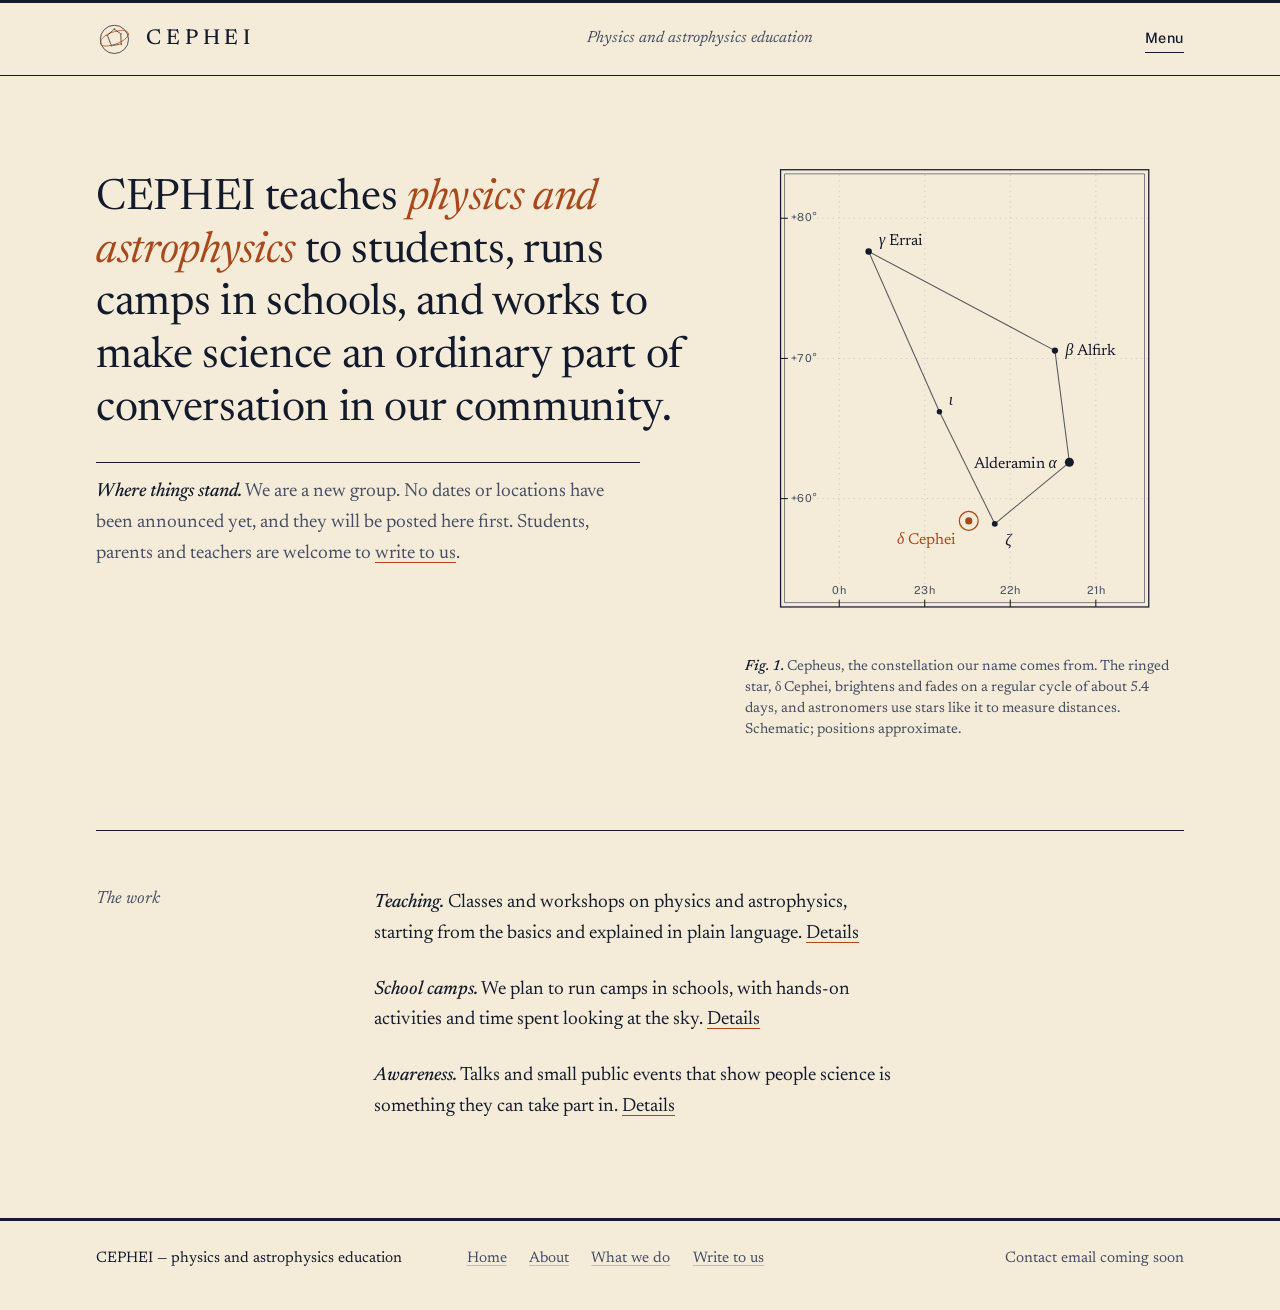
==== index.html @ 13dd4740 "Redesign site with an editorial identity Replace the dark space theme, numbered rows, stat strip and" ====
<!DOCTYPE html>
<html lang="en">
<head>
  <meta charset="UTF-8" />
  <meta name="viewport" content="width=device-width, initial-scale=1" />
  <title>CEPHEI | Physics and astrophysics education</title>
  <meta name="description" content="CEPHEI teaches physics and astrophysics, runs camps in schools and works to make science part of everyday conversation." />
  <meta name="theme-color" content="#f4ecd8" />
  <link rel="preconnect" href="https://fonts.googleapis.com" />
  <link rel="preconnect" href="https://fonts.gstatic.com" crossorigin />
  <link href="https://fonts.googleapis.com/css2?family=Newsreader:ital,opsz,wght@0,6..72,400;0,6..72,500;1,6..72,400;1,6..72,500&family=Public+Sans:wght@500&display=swap" rel="stylesheet" />
  <link rel="stylesheet" href="css/style.css" />
</head>
<body>
  <a class="skip" href="#main">Skip to content</a>

  <header class="masthead">
    <div class="page masthead-row">
      <a class="wordmark" href="index.html" aria-label="CEPHEI, home">
        <svg viewBox="0 0 120 120" fill="none" aria-hidden="true">
          <circle cx="60" cy="60" r="46" stroke="currentColor" stroke-width="2.4" />
          <path d="M 15 74 C 10 56, 39 38, 72 32 C 92 28, 108 33, 106 44" stroke="var(--rust)" stroke-width="2.4" stroke-linecap="round" />
          <line x1="56" y1="30" x2="41" y2="43" stroke="currentColor" stroke-width="2.3" stroke-linecap="round" />
          <line x1="64" y1="30" x2="77" y2="39" stroke="currentColor" stroke-width="2.3" stroke-linecap="round" />
          <line x1="39" y1="51" x2="48" y2="75" stroke="currentColor" stroke-width="2.3" stroke-linecap="round" />
          <line x1="81" y1="47" x2="82" y2="70" stroke="currentColor" stroke-width="2.3" stroke-linecap="round" />
          <line x1="55" y1="80" x2="76" y2="76" stroke="currentColor" stroke-width="2.3" stroke-linecap="round" />
          <path d="M 106 44 C 104 58, 74 76, 40 81 C 23 83, 18 79, 15 74" stroke="var(--rust)" stroke-width="2.6" stroke-linecap="round" />
          <circle cx="60" cy="27" r="3.4" fill="var(--rust)" />
          <circle cx="81" cy="42" r="3.1" fill="var(--rust)" />
          <circle cx="37" cy="47" r="3.1" fill="var(--rust)" />
          <circle cx="82" cy="75" r="3.4" fill="var(--rust)" />
          <circle cx="50" cy="80" r="3.1" fill="var(--rust)" />
        </svg>
        <span>CEPHEI</span>
      </a>
      <p class="descr">Physics and astrophysics education</p>
      <button class="menu-btn" id="menu-btn" type="button" aria-controls="menu" aria-expanded="false">Menu</button>
    </div>
    <nav class="menu" id="menu" aria-label="Main">
      <div class="page"><a href="index.html" aria-current="page">Home</a><a href="about.html">About</a><a href="programs.html">What we do</a><a href="contact.html">Write to us</a></div>
    </nav>
  </header>


  <main id="main">
    <section class="page opening">
      <div class="statement">
        <h1 class="standfirst">CEPHEI teaches <em>physics and astrophysics</em> to students, runs camps in schools, and works to make science an ordinary part of conversation in our community.</h1>
        <p class="status"><strong>Where things stand.</strong> We are a new group. No dates or locations have been announced yet, and they will be posted here first. Students, parents and teachers are welcome to <a href="contact.html">write to us</a>.</p>
      </div>
      <figure class="plate">
        <svg viewBox="0 0 420 470" role="img" aria-labelledby="plate-t plate-d">
          <title id="plate-t">Chart of the constellation Cepheus</title>
          <desc id="plate-d">Six stars of Cepheus joined as a five-sided house shape, with Delta Cephei ringed. Axes are right ascension and declination.</desc>
          <rect class="frame" x="34" y="16" width="352" height="418" stroke-width="1.2"/>
          <rect class="frame" x="38" y="20" width="344" height="410" stroke-width="0.5"/>
          <line class="grid-line" x1="34" y1="330.4" x2="386" y2="330.4"/><line class="grid-line" x1="34" y1="196.4" x2="386" y2="196.4"/><line class="grid-line" x1="34" y1="62.4" x2="386" y2="62.4"/><line class="grid-line" x1="335.4" y1="16" x2="335.4" y2="434"/><line class="grid-line" x1="253.6" y1="16" x2="253.6" y2="434"/><line class="grid-line" x1="171.8" y1="16" x2="171.8" y2="434"/><line class="grid-line" x1="90.1" y1="16" x2="90.1" y2="434"/>
          <line class="tick" x1="34" y1="330.4" x2="41" y2="330.4"/><text class="axis" x="44" y="333.4">+60°</text><line class="tick" x1="34" y1="196.4" x2="41" y2="196.4"/><text class="axis" x="44" y="199.4">+70°</text><line class="tick" x1="34" y1="62.4" x2="41" y2="62.4"/><text class="axis" x="44" y="65.4">+80°</text><line class="tick" x1="335.4" y1="434" x2="335.4" y2="427"/><text class="axis" x="335.4" y="422" text-anchor="middle">21h</text><line class="tick" x1="253.6" y1="434" x2="253.6" y2="427"/><text class="axis" x="253.6" y="422" text-anchor="middle">22h</text><line class="tick" x1="171.8" y1="434" x2="171.8" y2="427"/><text class="axis" x="171.8" y="422" text-anchor="middle">23h</text><line class="tick" x1="90.1" y1="434" x2="90.1" y2="427"/><text class="axis" x="90.1" y="422" text-anchor="middle">0h</text>
          <line class="link" x1="310.1" y1="295.7" x2="296.3" y2="188.9"/><line class="link" x1="296.3" y1="188.9" x2="118.2" y2="94.2"/><line class="link" x1="118.2" y1="94.2" x2="185.9" y2="247.3"/><line class="link" x1="185.9" y1="247.3" x2="238.8" y2="354.5"/><line class="link" x1="238.8" y1="354.5" x2="310.1" y2="295.7"/>
          <circle class="star" cx="310.1" cy="295.7" r="4.3"/><circle class="star" cx="296.3" cy="188.9" r="3.0"/><circle class="star" cx="118.2" cy="94.2" r="3.1"/><circle class="star" cx="185.9" cy="247.3" r="2.6"/><circle class="star" cx="238.8" cy="354.5" r="2.8"/>
          <circle class="var-star" cx="213.9" cy="351.7" r="3.4"/><circle class="var-ring" cx="213.9" cy="351.7" r="9"/>
          <text class="" x="298.1" y="300.7" text-anchor="end">Alderamin <tspan class="greek">α</tspan></text><text class="" x="306.3" y="192.9" text-anchor="start"><tspan class="greek">β</tspan> Alfirk</text><text class="" x="128.2" y="88.2" text-anchor="start"><tspan class="greek">γ</tspan> Errai</text><text class="" x="194.9" y="241.3" text-anchor="start"><tspan class="greek">ι</tspan></text><text class="" x="248.8" y="374.5" text-anchor="start"><tspan class="greek">ζ</tspan></text><text class="var-label" x="201.9" y="373.7" text-anchor="end"><tspan class="greek">δ</tspan> Cephei</text>
        </svg>
        <figcaption><b>Fig. 1.</b> Cepheus, the constellation our name comes from. The ringed star, &delta;&nbsp;Cephei, brightens and fades on a regular cycle of about 5.4 days, and astronomers use stars like it to measure distances. Schematic; positions approximate.</figcaption>
      </figure>
    </section>

    <section class="page sheet work">
      <h2 class="margin">The work</h2>
      <div class="body">
        <p><span class="run">Teaching.</span> Classes and workshops on physics and astrophysics, starting from the basics and explained in plain language. <a href="programs.html#teaching">Details</a></p>
        <p><span class="run">School camps.</span> We plan to run camps in schools, with hands-on activities and time spent looking at the sky. <a href="programs.html#camps">Details</a></p>
        <p><span class="run">Awareness.</span> Talks and small public events that show people science is something they can take part in. <a href="programs.html#awareness">Details</a></p>
      </div>
    </section>
  </main>

  <footer class="footer">
    <div class="page">
      <div class="brandline">CEPHEI &mdash; physics and astrophysics education</div>
      <nav aria-label="Footer"><a href="index.html">Home</a><a href="about.html">About</a><a href="programs.html">What we do</a><a href="contact.html">Write to us</a></nav>
      <div class="where" data-contact-email></div>
    </div>
  </footer>

  <script src="js/site.js"></script>
</body>
</html>
---- css/style.css ----
/* CEPHEI
   Set like a printed bulletin: one serif for reading, a small sans for the
   parts you operate (menu, form), hairline rules instead of boxes, and a
   left margin that carries labels and notes. Colors and type are defined
   once here so they are easy to change. */

:root {
  --paper: #f4ecd8;
  --paper-shade: #ece2c9;
  --ink: #131a2c;
  --ink-soft: #454e64;
  --rust: #a9481a;
  --rule: rgba(19, 26, 44, 0.22);

  --serif: "Newsreader", "Iowan Old Style", "Palatino Linotype", Palatino, Georgia, serif;
  --sans: "Public Sans", system-ui, -apple-system, "Segoe UI", sans-serif;

  --gutter: clamp(1.25rem, 4vw, 3rem);
  --max: 74rem;
  --measure: 34rem;
}

*, *::before, *::after { box-sizing: border-box; }

html { -webkit-text-size-adjust: 100%; }

body {
  margin: 0;
  background: var(--paper);
  color: var(--ink);
  font-family: var(--serif);
  font-size: clamp(1.0625rem, 0.4vw + 1rem, 1.2rem);
  line-height: 1.6;
  font-optical-sizing: auto;
  text-rendering: optimizeLegibility;
}

h1, h2, h3 { font-weight: 400; margin: 0; }
p { margin: 0 0 1em; }
em { font-style: italic; }

a { color: inherit; text-decoration-thickness: 1px; text-underline-offset: 0.2em; text-decoration-color: var(--rust); }
a:hover { color: var(--rust); }
:focus-visible { outline: 2px solid var(--rust); outline-offset: 3px; }

.page { max-width: var(--max); margin: 0 auto; padding: 0 var(--gutter); }

.skip { position: absolute; left: -999px; top: 0; background: var(--ink); color: var(--paper); padding: 0.6rem 1rem; z-index: 20; font-family: var(--sans); }
.skip:focus { left: 0; }

/* ---------- Masthead ---------- */

.masthead { border-top: 3px solid var(--ink); border-bottom: 1px solid var(--ink); position: relative; }
.masthead-row { display: flex; align-items: center; justify-content: space-between; gap: 1.5rem; min-height: 4.5rem; }

.wordmark { display: inline-flex; align-items: center; gap: 0.85rem; text-decoration: none; color: var(--ink); }
.wordmark:hover { color: var(--ink); }
.wordmark svg { width: 2.3rem; height: 2.3rem; flex: none; }
.wordmark span { font-size: 1.35rem; letter-spacing: 0.22em; font-weight: 500; }

.descr { display: none; margin: 0; font-style: italic; color: var(--ink-soft); font-size: 1rem; }
@media (min-width: 56rem) { .descr { display: block; } }

.menu-btn {
  font: 500 0.9rem/1 var(--sans);
  letter-spacing: 0.04em;
  background: none;
  color: var(--ink);
  border: 0;
  border-bottom: 1px solid var(--ink);
  padding: 0.4rem 0;
  cursor: pointer;
}
.menu-btn:hover { color: var(--rust); border-color: var(--rust); }

.menu { display: none; background: var(--paper); }
.menu.open { display: block; }
.menu .page { padding-top: 0.5rem; padding-bottom: 1rem; }
.menu a {
  display: block;
  padding: 0.75rem 0;
  border-top: 1px solid var(--rule);
  text-decoration: none;
  font-size: 1.35rem;
  line-height: 1.2;
}
.menu a:first-child { border-top: 0; }
.menu a[aria-current="page"] { font-style: italic; color: var(--rust); }

@media (min-width: 56rem) {
  .menu {
    position: absolute;
    right: max(var(--gutter), calc((100vw - var(--max)) / 2 + var(--gutter)));
    top: 100%;
    z-index: 10;
    width: 17rem;
    border: 1px solid var(--ink);
    border-top: 0;
  }
  .menu .page { padding: 0.4rem 1.25rem 0.8rem; }
}

/* ---------- Home: opening ---------- */

.opening { padding-top: clamp(2.5rem, 6vw, 5rem); padding-bottom: clamp(3rem, 7vw, 6rem); display: grid; gap: 3rem; }
@media (min-width: 56rem) {
  .opening { grid-template-columns: repeat(12, 1fr); column-gap: 1.5rem; align-items: start; }
  .statement { grid-column: 1 / span 7; padding-top: 1.25rem; }
  .plate { grid-column: 8 / span 5; }
}

.standfirst {
  font-size: clamp(1.7rem, 1.2rem + 2vw, 2.7rem);
  line-height: 1.22;
  letter-spacing: -0.008em;
  max-width: 23em;
  margin-bottom: 1.6rem;
}
.standfirst em { color: var(--rust); }

.status { max-width: var(--measure); border-top: 1px solid var(--ink); padding-top: 0.9rem; color: var(--ink-soft); }
.status strong { font-weight: 500; font-style: italic; color: var(--ink); }

/* The star plate */
.plate { margin: 0; }
.plate svg { display: block; width: 100%; height: auto; }
.plate figcaption { margin-top: 0.8rem; font-size: 0.9rem; line-height: 1.45; color: var(--ink-soft); }
.plate figcaption b { font-weight: 500; font-style: italic; color: var(--ink); }

.plate .frame { fill: none; stroke: var(--ink); }
.plate .grid-line { stroke: var(--ink); opacity: 0.16; stroke-dasharray: 1 4; }
.plate .tick { stroke: var(--ink); }
.plate .link { stroke: var(--ink); stroke-width: 1; opacity: 0.7; }
.plate .star { fill: var(--ink); }
.plate .var-ring { fill: none; stroke: var(--rust); stroke-width: 1.2; }
.plate .var-star { fill: var(--rust); }
.plate text { font-family: var(--serif); font-size: 15px; fill: var(--ink); }
.plate .axis { font-family: var(--sans); font-size: 10.5px; fill: var(--ink-soft); letter-spacing: 0.04em; }
.plate .greek { font-style: italic; }
.plate .var-label { fill: var(--rust); }

/* ---------- Sections with a margin ---------- */

.sheet { padding-bottom: clamp(2.5rem, 5vw, 4rem); display: grid; gap: 0.75rem; }
.sheet::before { content: ""; grid-column: 1 / -1; border-top: 1px solid var(--ink); margin-bottom: clamp(1.6rem, 3.5vw, 2.8rem); }
.sheet + .sheet::before { border-top-color: var(--rule); }
.margin { font-style: italic; font-weight: 400; color: var(--ink-soft); font-size: 1.1rem; line-height: 1.3; margin: 0; }

@media (min-width: 56rem) {
  .sheet { grid-template-columns: repeat(12, 1fr); column-gap: 1.5rem; }
  .sheet > .margin { grid-column: 1 / span 3; }
  .sheet > .body { grid-column: 4 / span 6; }
}
.body { max-width: var(--measure); }
.body p:last-child { margin-bottom: 0; }

.run { font-style: italic; font-weight: 500; }
.work p { margin-bottom: 1.3em; }

.page-head { padding-top: clamp(2.5rem, 6vw, 4.5rem); padding-bottom: clamp(2rem, 4vw, 3rem); }
.page-head h1 { font-size: clamp(2.1rem, 1.4rem + 2.6vw, 3.4rem); line-height: 1.1; letter-spacing: -0.012em; max-width: 16em; }
.page-head p { margin: 1rem 0 0; max-width: var(--measure); color: var(--ink-soft); font-size: 1.15em; }

.note { margin-top: 1.4rem; font-style: italic; color: var(--rust); }

.dashes { list-style: none; padding: 0; margin: 0 0 1.2em; }
.dashes li { padding-left: 1.5rem; position: relative; margin-bottom: 0.3rem; }
.dashes li::before { content: "\2014"; position: absolute; left: 0; color: var(--rust); }

/* ---------- Form ---------- */

.form { max-width: var(--measure); }
.field { margin-bottom: 1.6rem; }
label { display: block; font: 500 0.8rem/1.2 var(--sans); letter-spacing: 0.04em; margin-bottom: 0.2rem; color: var(--ink-soft); }
input, select, textarea {
  width: 100%;
  font: inherit;
  color: var(--ink);
  background: transparent;
  border: 0;
  border-bottom: 1px solid var(--ink);
  border-radius: 0;
  padding: 0.5rem 0;
}
select { appearance: none; background-image: linear-gradient(45deg, transparent 50%, var(--ink) 50%), linear-gradient(135deg, var(--ink) 50%, transparent 50%); background-position: calc(100% - 9px) 55%, calc(100% - 4px) 55%; background-size: 5px 5px; background-repeat: no-repeat; padding-right: 1.5rem; }
textarea { min-height: 7rem; resize: vertical; border: 1px solid var(--ink); padding: 0.6rem; margin-top: 0.3rem; }
input:focus, select:focus, textarea:focus { outline: 0; border-color: var(--rust); box-shadow: 0 1px 0 var(--rust); }

.send {
  font: 500 0.9rem/1 var(--sans);
  letter-spacing: 0.04em;
  padding: 0.95rem 1.6rem;
  background: var(--ink);
  color: var(--paper);
  border: 1px solid var(--ink);
  border-radius: 0;
  cursor: pointer;
}
.send:hover { background: var(--rust); border-color: var(--rust); }
.form-msg { margin-top: 1.2rem; padding: 0.7rem 0 0; border-top: 1px solid var(--ink); font-style: italic; }
.form-msg[hidden] { display: none; }

/* ---------- Footer ---------- */

.footer { margin-top: 2rem; border-top: 3px solid var(--ink); padding: 1.6rem 0 2.4rem; font-size: 0.95rem; color: var(--ink-soft); }
.footer .page { display: grid; gap: 1.2rem; }
.footer nav { display: flex; flex-wrap: wrap; gap: 0.4rem 1.4rem; }
.footer a { text-decoration-color: var(--rule); }
.footer .brandline { color: var(--ink); }
@media (min-width: 56rem) {
  .footer .page { grid-template-columns: repeat(12, 1fr); column-gap: 1.5rem; }
  .footer .brandline { grid-column: 1 / span 4; }
  .footer nav { grid-column: 5 / span 5; }
  .footer .where { grid-column: 10 / span 3; text-align: right; }
}
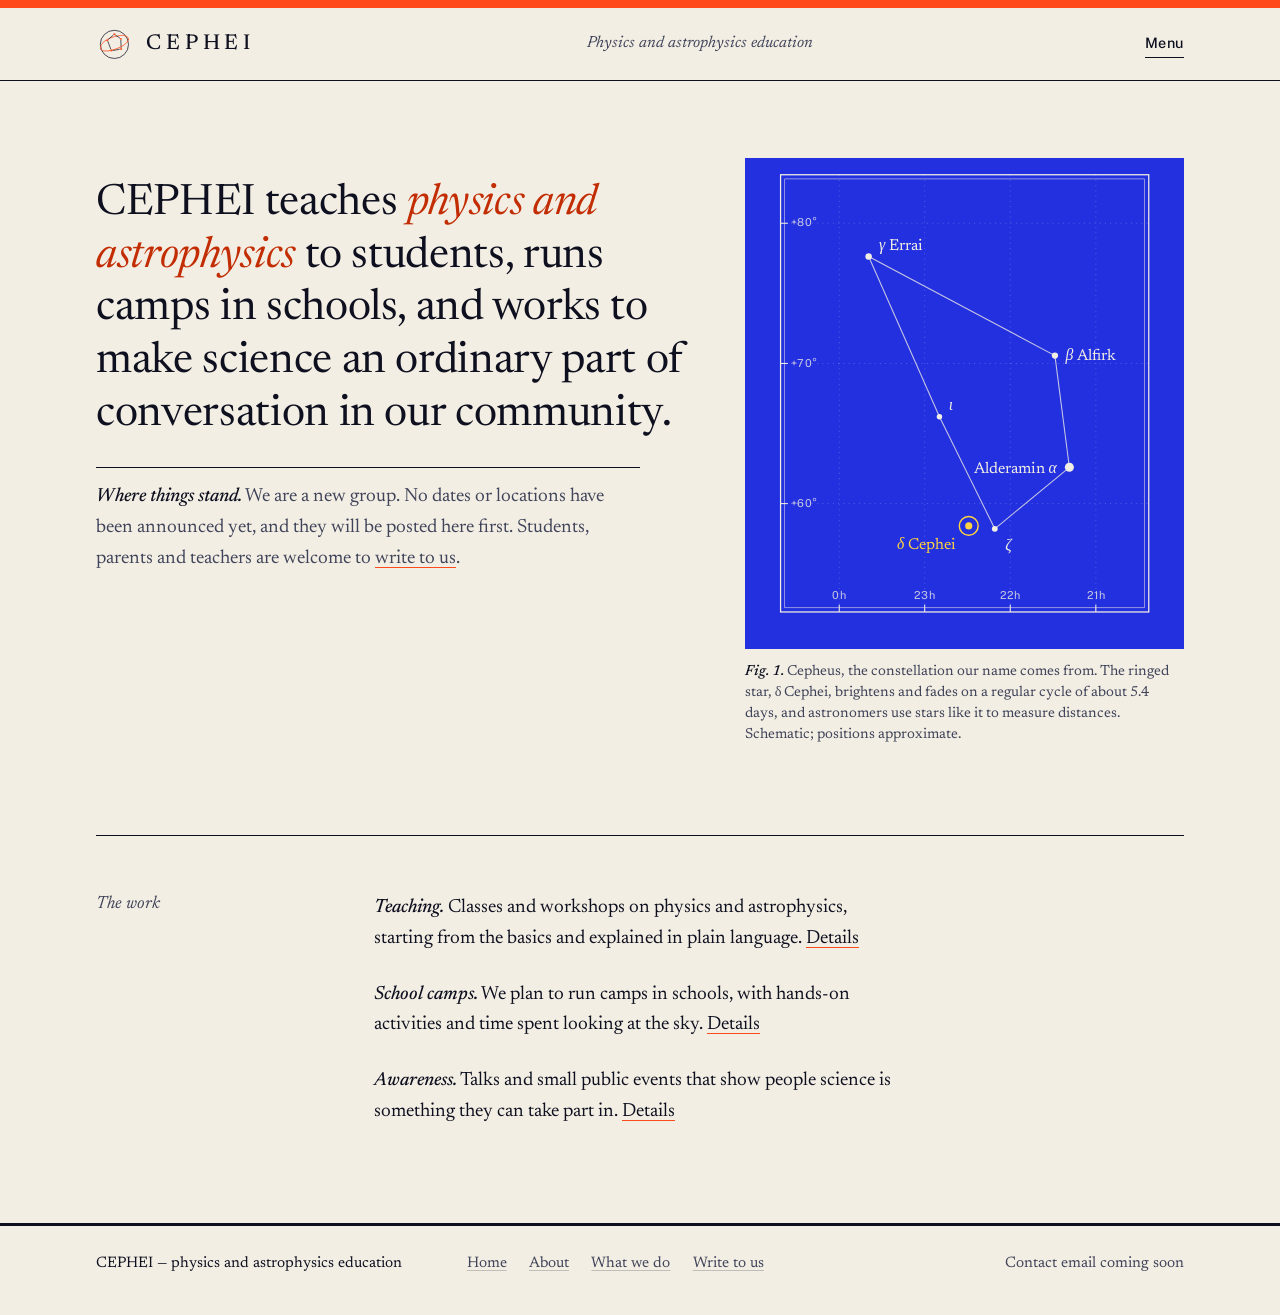
==== commit 716ba57c: "New color palette: off-white and near-black with vermilion, cobalt and sun yellow Flat, poster-like " ====
--- a/index.html
+++ b/index.html
@@ -5,7 +5,7 @@
   <meta name="viewport" content="width=device-width, initial-scale=1" />
   <title>CEPHEI | Physics and astrophysics education</title>
   <meta name="description" content="CEPHEI teaches physics and astrophysics, runs camps in schools and works to make science part of everyday conversation." />
-  <meta name="theme-color" content="#f4ecd8" />
+  <meta name="theme-color" content="#f3eee3" />
   <link rel="preconnect" href="https://fonts.googleapis.com" />
   <link rel="preconnect" href="https://fonts.gstatic.com" crossorigin />
   <link href="https://fonts.googleapis.com/css2?family=Newsreader:ital,opsz,wght@0,6..72,400;0,6..72,500;1,6..72,400;1,6..72,500&family=Public+Sans:wght@500&display=swap" rel="stylesheet" />
@@ -19,18 +19,18 @@
       <a class="wordmark" href="index.html" aria-label="CEPHEI, home">
         <svg viewBox="0 0 120 120" fill="none" aria-hidden="true">
           <circle cx="60" cy="60" r="46" stroke="currentColor" stroke-width="2.4" />
-          <path d="M 15 74 C 10 56, 39 38, 72 32 C 92 28, 108 33, 106 44" stroke="var(--rust)" stroke-width="2.4" stroke-linecap="round" />
+          <path d="M 15 74 C 10 56, 39 38, 72 32 C 92 28, 108 33, 106 44" stroke="var(--signal)" stroke-width="2.4" stroke-linecap="round" />
           <line x1="56" y1="30" x2="41" y2="43" stroke="currentColor" stroke-width="2.3" stroke-linecap="round" />
           <line x1="64" y1="30" x2="77" y2="39" stroke="currentColor" stroke-width="2.3" stroke-linecap="round" />
           <line x1="39" y1="51" x2="48" y2="75" stroke="currentColor" stroke-width="2.3" stroke-linecap="round" />
           <line x1="81" y1="47" x2="82" y2="70" stroke="currentColor" stroke-width="2.3" stroke-linecap="round" />
           <line x1="55" y1="80" x2="76" y2="76" stroke="currentColor" stroke-width="2.3" stroke-linecap="round" />
-          <path d="M 106 44 C 104 58, 74 76, 40 81 C 23 83, 18 79, 15 74" stroke="var(--rust)" stroke-width="2.6" stroke-linecap="round" />
-          <circle cx="60" cy="27" r="3.4" fill="var(--rust)" />
-          <circle cx="81" cy="42" r="3.1" fill="var(--rust)" />
-          <circle cx="37" cy="47" r="3.1" fill="var(--rust)" />
-          <circle cx="82" cy="75" r="3.4" fill="var(--rust)" />
-          <circle cx="50" cy="80" r="3.1" fill="var(--rust)" />
+          <path d="M 106 44 C 104 58, 74 76, 40 81 C 23 83, 18 79, 15 74" stroke="var(--signal)" stroke-width="2.6" stroke-linecap="round" />
+          <circle cx="60" cy="27" r="3.4" fill="var(--signal)" />
+          <circle cx="81" cy="42" r="3.1" fill="var(--signal)" />
+          <circle cx="37" cy="47" r="3.1" fill="var(--signal)" />
+          <circle cx="82" cy="75" r="3.4" fill="var(--signal)" />
+          <circle cx="50" cy="80" r="3.1" fill="var(--signal)" />
         </svg>
         <span>CEPHEI</span>
       </a>
@@ -53,6 +53,7 @@
         <svg viewBox="0 0 420 470" role="img" aria-labelledby="plate-t plate-d">
           <title id="plate-t">Chart of the constellation Cepheus</title>
           <desc id="plate-d">Six stars of Cepheus joined as a five-sided house shape, with Delta Cephei ringed. Axes are right ascension and declination.</desc>
+          <rect class="bg" width="420" height="470"/>
           <rect class="frame" x="34" y="16" width="352" height="418" stroke-width="1.2"/>
           <rect class="frame" x="38" y="20" width="344" height="410" stroke-width="0.5"/>
           <line class="grid-line" x1="34" y1="330.4" x2="386" y2="330.4"/><line class="grid-line" x1="34" y1="196.4" x2="386" y2="196.4"/><line class="grid-line" x1="34" y1="62.4" x2="386" y2="62.4"/><line class="grid-line" x1="335.4" y1="16" x2="335.4" y2="434"/><line class="grid-line" x1="253.6" y1="16" x2="253.6" y2="434"/><line class="grid-line" x1="171.8" y1="16" x2="171.8" y2="434"/><line class="grid-line" x1="90.1" y1="16" x2="90.1" y2="434"/>
--- a/css/style.css
+++ b/css/style.css
@@ -5,12 +5,15 @@
    once here so they are easy to change. */
 
 :root {
-  --paper: #f4ecd8;
-  --paper-shade: #ece2c9;
-  --ink: #131a2c;
-  --ink-soft: #454e64;
-  --rust: #a9481a;
-  --rule: rgba(19, 26, 44, 0.22);
+  --paper: #f3eee3;
+  --paper-shade: #e9e3d4;
+  --ink: #0e1020;
+  --ink-soft: #40445a;
+  --rust: #c22d04;      /* accent for text: dark enough to read on paper */
+  --signal: #ff4a1c;    /* the bright version, for logo, bars and graphics */
+  --cobalt: #2230e0;
+  --sun: #ffd23f;
+  --rule: rgba(14, 16, 32, 0.22);
 
   --serif: "Newsreader", "Iowan Old Style", "Palatino Linotype", Palatino, Georgia, serif;
   --sans: "Public Sans", system-ui, -apple-system, "Segoe UI", sans-serif;
@@ -39,8 +42,9 @@
 p { margin: 0 0 1em; }
 em { font-style: italic; }
 
-a { color: inherit; text-decoration-thickness: 1px; text-underline-offset: 0.2em; text-decoration-color: var(--rust); }
+a { color: inherit; text-decoration-thickness: 1px; text-underline-offset: 0.2em; text-decoration-color: var(--signal); }
 a:hover { color: var(--rust); }
+::selection { background: var(--signal); color: var(--ink); }
 :focus-visible { outline: 2px solid var(--rust); outline-offset: 3px; }
 
 .page { max-width: var(--max); margin: 0 auto; padding: 0 var(--gutter); }
@@ -50,7 +54,7 @@
 
 /* ---------- Masthead ---------- */
 
-.masthead { border-top: 3px solid var(--ink); border-bottom: 1px solid var(--ink); position: relative; }
+.masthead { border-top: 8px solid var(--signal); border-bottom: 1px solid var(--ink); position: relative; }
 .masthead-row { display: flex; align-items: center; justify-content: space-between; gap: 1.5rem; min-height: 4.5rem; }
 
 .wordmark { display: inline-flex; align-items: center; gap: 0.85rem; text-decoration: none; color: var(--ink); }
@@ -127,17 +131,18 @@
 .plate figcaption { margin-top: 0.8rem; font-size: 0.9rem; line-height: 1.45; color: var(--ink-soft); }
 .plate figcaption b { font-weight: 500; font-style: italic; color: var(--ink); }
 
-.plate .frame { fill: none; stroke: var(--ink); }
-.plate .grid-line { stroke: var(--ink); opacity: 0.16; stroke-dasharray: 1 4; }
-.plate .tick { stroke: var(--ink); }
-.plate .link { stroke: var(--ink); stroke-width: 1; opacity: 0.7; }
-.plate .star { fill: var(--ink); }
-.plate .var-ring { fill: none; stroke: var(--rust); stroke-width: 1.2; }
-.plate .var-star { fill: var(--rust); }
-.plate text { font-family: var(--serif); font-size: 15px; fill: var(--ink); }
-.plate .axis { font-family: var(--sans); font-size: 10.5px; fill: var(--ink-soft); letter-spacing: 0.04em; }
+.plate .bg { fill: var(--cobalt); }
+.plate .frame { fill: none; stroke: var(--paper); }
+.plate .grid-line { stroke: var(--paper); opacity: 0.22; stroke-dasharray: 1 4; }
+.plate .tick { stroke: var(--paper); }
+.plate .link { stroke: var(--paper); stroke-width: 1; opacity: 0.8; }
+.plate .star { fill: var(--paper); }
+.plate .var-ring { fill: none; stroke: var(--sun); stroke-width: 1.4; }
+.plate .var-star { fill: var(--sun); }
+.plate text { font-family: var(--serif); font-size: 15px; fill: var(--paper); }
+.plate .axis { font-family: var(--sans); font-size: 10.5px; fill: var(--paper); opacity: 0.8; letter-spacing: 0.04em; }
 .plate .greek { font-style: italic; }
-.plate .var-label { fill: var(--rust); }
+.plate .var-label { fill: var(--sun); }
 
 /* ---------- Sections with a margin ---------- */
 
@@ -196,7 +201,7 @@
   border-radius: 0;
   cursor: pointer;
 }
-.send:hover { background: var(--rust); border-color: var(--rust); }
+.send:hover { background: var(--signal); border-color: var(--signal); color: var(--ink); }
 .form-msg { margin-top: 1.2rem; padding: 0.7rem 0 0; border-top: 1px solid var(--ink); font-style: italic; }
 .form-msg[hidden] { display: none; }
 
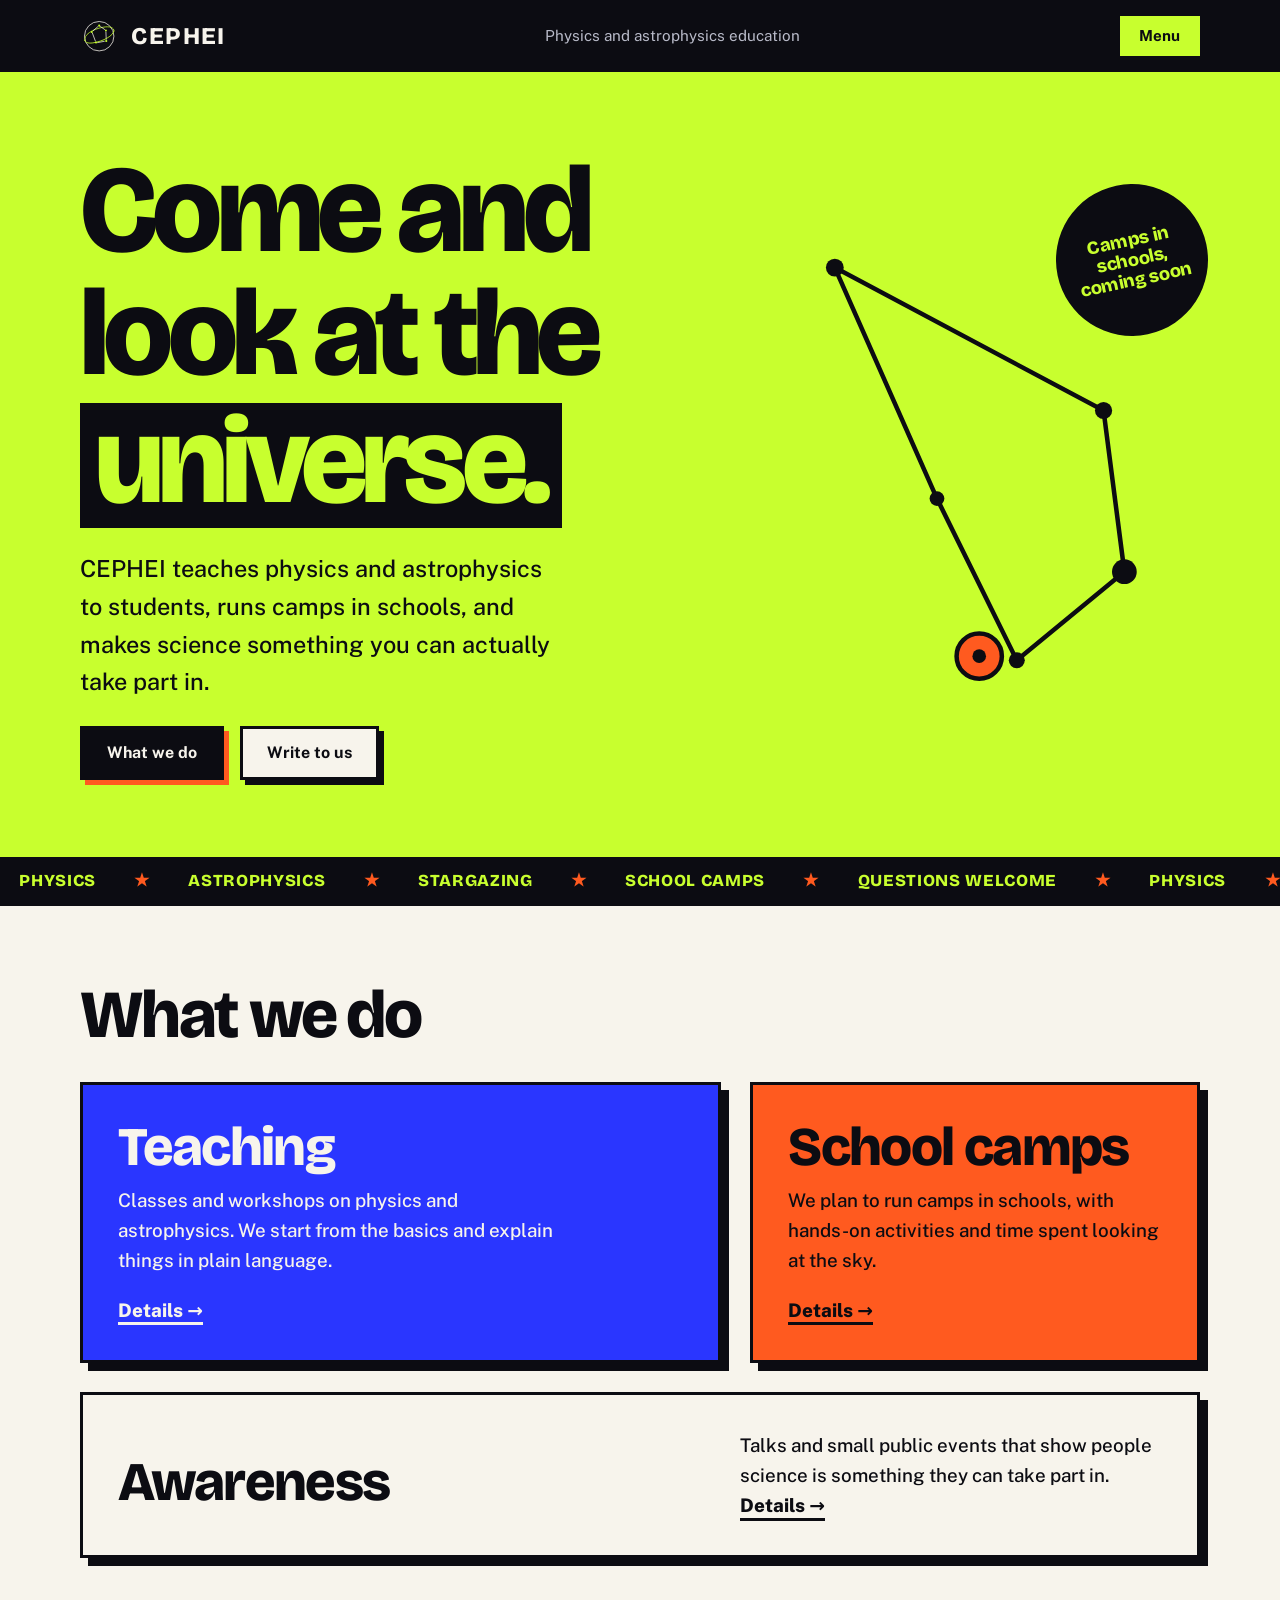
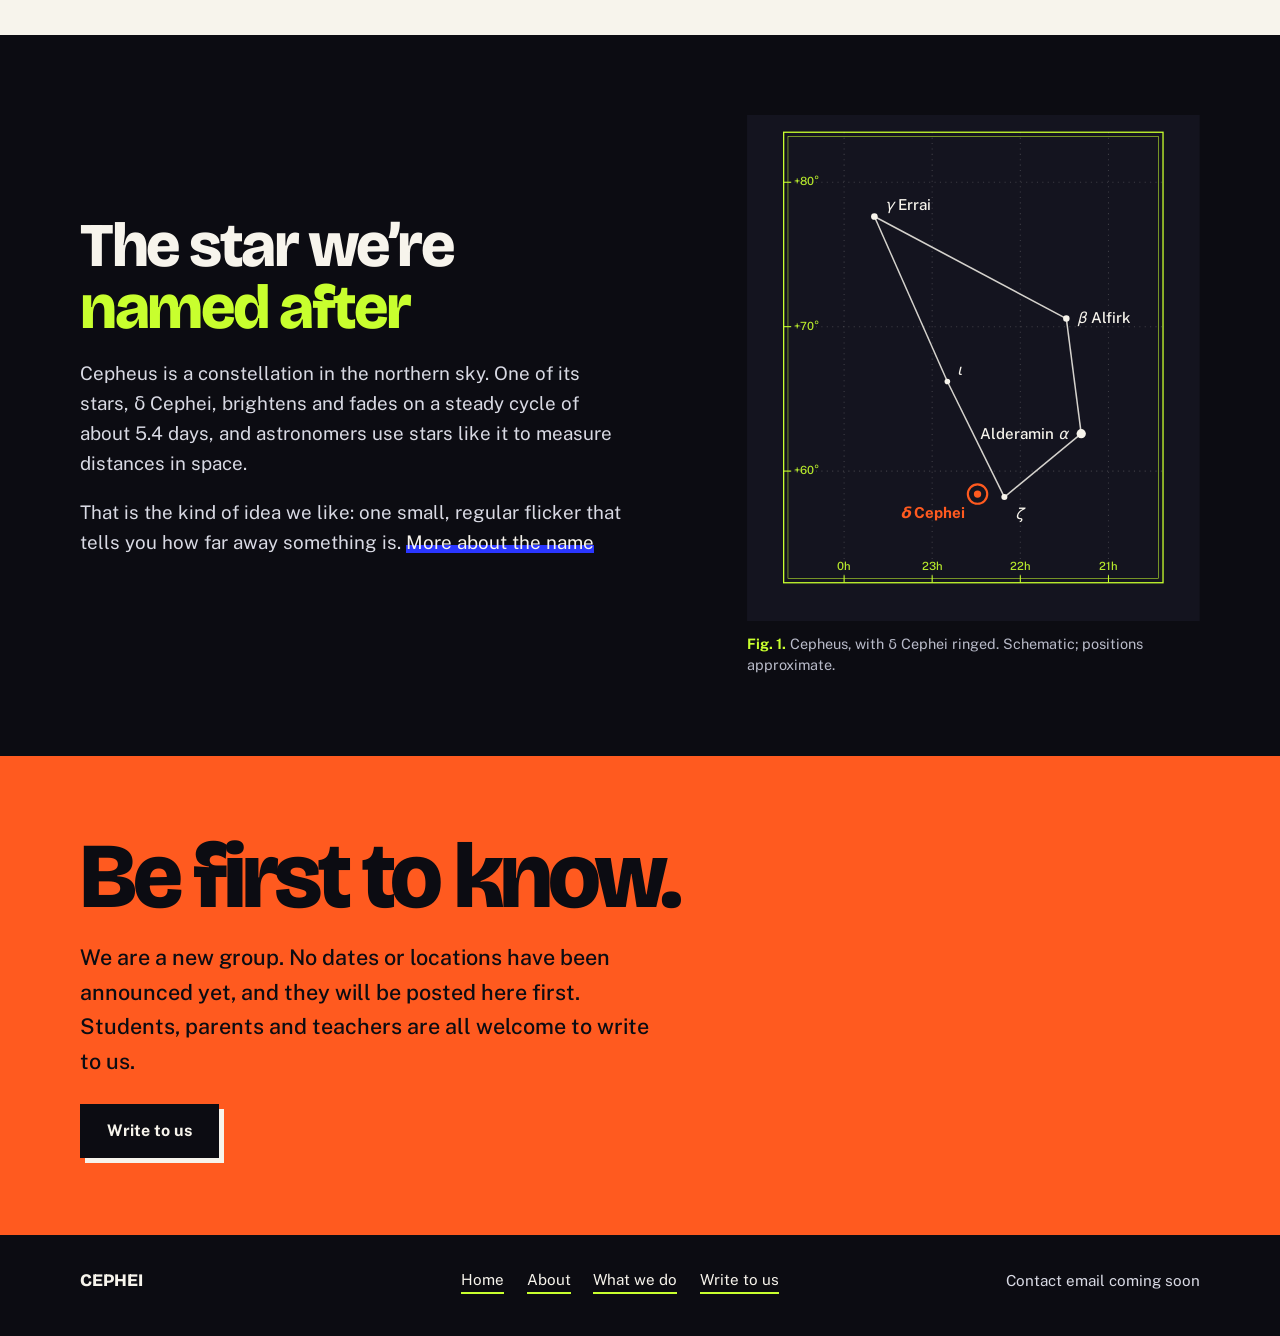
==== commit aa411832: "Bolder zine-style redesign for a teenage audience Acid lime, black, off-white, hot orange and cobalt" ====
--- a/index.html
+++ b/index.html
@@ -5,10 +5,10 @@
   <meta name="viewport" content="width=device-width, initial-scale=1" />
   <title>CEPHEI | Physics and astrophysics education</title>
   <meta name="description" content="CEPHEI teaches physics and astrophysics, runs camps in schools and works to make science part of everyday conversation." />
-  <meta name="theme-color" content="#f3eee3" />
+  <meta name="theme-color" content="#0c0c12" />
   <link rel="preconnect" href="https://fonts.googleapis.com" />
   <link rel="preconnect" href="https://fonts.gstatic.com" crossorigin />
-  <link href="https://fonts.googleapis.com/css2?family=Newsreader:ital,opsz,wght@0,6..72,400;0,6..72,500;1,6..72,400;1,6..72,500&family=Public+Sans:wght@500&display=swap" rel="stylesheet" />
+  <link href="https://fonts.googleapis.com/css2?family=Bricolage+Grotesque:opsz,wght@12..96,700;12..96,800&family=Public+Sans:wght@400;500;600;700&display=swap" rel="stylesheet" />
   <link rel="stylesheet" href="css/style.css" />
 </head>
 <body>
@@ -19,18 +19,18 @@
       <a class="wordmark" href="index.html" aria-label="CEPHEI, home">
         <svg viewBox="0 0 120 120" fill="none" aria-hidden="true">
           <circle cx="60" cy="60" r="46" stroke="currentColor" stroke-width="2.4" />
-          <path d="M 15 74 C 10 56, 39 38, 72 32 C 92 28, 108 33, 106 44" stroke="var(--signal)" stroke-width="2.4" stroke-linecap="round" />
+          <path d="M 15 74 C 10 56, 39 38, 72 32 C 92 28, 108 33, 106 44" stroke="var(--lime)" stroke-width="2.4" stroke-linecap="round" />
           <line x1="56" y1="30" x2="41" y2="43" stroke="currentColor" stroke-width="2.3" stroke-linecap="round" />
           <line x1="64" y1="30" x2="77" y2="39" stroke="currentColor" stroke-width="2.3" stroke-linecap="round" />
           <line x1="39" y1="51" x2="48" y2="75" stroke="currentColor" stroke-width="2.3" stroke-linecap="round" />
           <line x1="81" y1="47" x2="82" y2="70" stroke="currentColor" stroke-width="2.3" stroke-linecap="round" />
           <line x1="55" y1="80" x2="76" y2="76" stroke="currentColor" stroke-width="2.3" stroke-linecap="round" />
-          <path d="M 106 44 C 104 58, 74 76, 40 81 C 23 83, 18 79, 15 74" stroke="var(--signal)" stroke-width="2.6" stroke-linecap="round" />
-          <circle cx="60" cy="27" r="3.4" fill="var(--signal)" />
-          <circle cx="81" cy="42" r="3.1" fill="var(--signal)" />
-          <circle cx="37" cy="47" r="3.1" fill="var(--signal)" />
-          <circle cx="82" cy="75" r="3.4" fill="var(--signal)" />
-          <circle cx="50" cy="80" r="3.1" fill="var(--signal)" />
+          <path d="M 106 44 C 104 58, 74 76, 40 81 C 23 83, 18 79, 15 74" stroke="var(--lime)" stroke-width="2.6" stroke-linecap="round" />
+          <circle cx="60" cy="27" r="3.4" fill="var(--lime)" />
+          <circle cx="81" cy="42" r="3.1" fill="var(--lime)" />
+          <circle cx="37" cy="47" r="3.1" fill="var(--lime)" />
+          <circle cx="82" cy="75" r="3.4" fill="var(--lime)" />
+          <circle cx="50" cy="80" r="3.1" fill="var(--lime)" />
         </svg>
         <span>CEPHEI</span>
       </a>
@@ -44,13 +44,59 @@
 
 
   <main id="main">
-    <section class="page opening">
-      <div class="statement">
-        <h1 class="standfirst">CEPHEI teaches <em>physics and astrophysics</em> to students, runs camps in schools, and works to make science an ordinary part of conversation in our community.</h1>
-        <p class="status"><strong>Where things stand.</strong> We are a new group. No dates or locations have been announced yet, and they will be posted here first. Students, parents and teachers are welcome to <a href="contact.html">write to us</a>.</p>
+    <section class="hero">
+      <div class="page">
+        <div class="hero-text">
+          <h1 class="mega">Come and look at the <em>universe.</em></h1>
+          <p class="lead">CEPHEI teaches physics and astrophysics to students, runs camps in schools, and makes science something you can actually take part in.</p>
+          <div class="btns">
+            <a class="btn" href="programs.html">What we do</a>
+            <a class="btn alt" href="contact.html">Write to us</a>
+          </div>
+        </div>
+        <div class="hero-art">
+          <svg viewBox="60 60 300 330" aria-hidden="true"><line class="ln" x1="310.1" y1="295.7" x2="296.3" y2="188.9"/><line class="ln" x1="296.3" y1="188.9" x2="118.2" y2="94.2"/><line class="ln" x1="118.2" y1="94.2" x2="185.9" y2="247.3"/><line class="ln" x1="185.9" y1="247.3" x2="238.8" y2="354.5"/><line class="ln" x1="238.8" y1="354.5" x2="310.1" y2="295.7"/><circle class="st" cx="310.1" cy="295.7" r="8.2"/><circle class="st" cx="296.3" cy="188.9" r="5.7"/><circle class="st" cx="118.2" cy="94.2" r="5.9"/><circle class="st" cx="185.9" cy="247.3" r="4.9"/><circle class="st" cx="238.8" cy="354.5" r="5.3"/><circle class="ring" cx="213.9" cy="351.7" r="15"/><circle class="st" cx="213.9" cy="351.7" r="4.5"/></svg>
+          <div class="sticker" aria-hidden="true">Camps in schools, coming soon</div>
+        </div>
       </div>
-      <figure class="plate">
-        <svg viewBox="0 0 420 470" role="img" aria-labelledby="plate-t plate-d">
+    </section>
+
+    <div class="ticker" aria-hidden="true">
+      <div class="ticker-track"><span>Physics</span><span><i>&#9733;</i></span><span>Astrophysics</span><span><i>&#9733;</i></span><span>Stargazing</span><span><i>&#9733;</i></span><span>School camps</span><span><i>&#9733;</i></span><span>Questions welcome</span><span><i>&#9733;</i></span><span>Physics</span><span><i>&#9733;</i></span><span>Astrophysics</span><span><i>&#9733;</i></span><span>Stargazing</span><span><i>&#9733;</i></span><span>School camps</span><span><i>&#9733;</i></span><span>Questions welcome</span><span><i>&#9733;</i></span><span>Physics</span><span><i>&#9733;</i></span><span>Astrophysics</span><span><i>&#9733;</i></span><span>Stargazing</span><span><i>&#9733;</i></span><span>School camps</span><span><i>&#9733;</i></span><span>Questions welcome</span><span><i>&#9733;</i></span><span>Physics</span><span><i>&#9733;</i></span><span>Astrophysics</span><span><i>&#9733;</i></span><span>Stargazing</span><span><i>&#9733;</i></span><span>School camps</span><span><i>&#9733;</i></span><span>Questions welcome</span><span><i>&#9733;</i></span></div>
+    </div>
+
+    <section class="page what">
+      <h2>What we do</h2>
+      <div class="panels">
+        <article class="panel a">
+          <h3>Teaching</h3>
+          <p>Classes and workshops on physics and astrophysics. We start from the basics and explain things in plain language.</p>
+          <a class="go" href="programs.html#teaching">Details &rarr;</a>
+        </article>
+        <article class="panel b">
+          <h3>School camps</h3>
+          <p>We plan to run camps in schools, with hands-on activities and time spent looking at the sky.</p>
+          <a class="go" href="programs.html#camps">Details &rarr;</a>
+        </article>
+        <article class="panel c">
+          <h3>Awareness</h3>
+          <div>
+            <p>Talks and small public events that show people science is something they can take part in.</p>
+            <a class="go" href="programs.html#awareness">Details &rarr;</a>
+          </div>
+        </article>
+      </div>
+    </section>
+
+    <section class="chart">
+      <div class="page">
+        <div class="chart-text">
+          <h2>The star we&rsquo;re <em>named after</em></h2>
+          <p>Cepheus is a constellation in the northern sky. One of its stars, &delta;&nbsp;Cephei, brightens and fades on a steady cycle of about 5.4 days, and astronomers use stars like it to measure distances in space.</p>
+          <p>That is the kind of idea we like: one small, regular flicker that tells you how far away something is. <a href="about.html">More about the name</a></p>
+        </div>
+        <figure class="plate">
+          <svg viewBox="0 0 420 470" role="img" aria-labelledby="plate-t plate-d">
           <title id="plate-t">Chart of the constellation Cepheus</title>
           <desc id="plate-d">Six stars of Cepheus joined as a five-sided house shape, with Delta Cephei ringed. Axes are right ascension and declination.</desc>
           <rect class="bg" width="420" height="470"/>
@@ -63,23 +109,23 @@
           <circle class="var-star" cx="213.9" cy="351.7" r="3.4"/><circle class="var-ring" cx="213.9" cy="351.7" r="9"/>
           <text class="" x="298.1" y="300.7" text-anchor="end">Alderamin <tspan class="greek">α</tspan></text><text class="" x="306.3" y="192.9" text-anchor="start"><tspan class="greek">β</tspan> Alfirk</text><text class="" x="128.2" y="88.2" text-anchor="start"><tspan class="greek">γ</tspan> Errai</text><text class="" x="194.9" y="241.3" text-anchor="start"><tspan class="greek">ι</tspan></text><text class="" x="248.8" y="374.5" text-anchor="start"><tspan class="greek">ζ</tspan></text><text class="var-label" x="201.9" y="373.7" text-anchor="end"><tspan class="greek">δ</tspan> Cephei</text>
         </svg>
-        <figcaption><b>Fig. 1.</b> Cepheus, the constellation our name comes from. The ringed star, &delta;&nbsp;Cephei, brightens and fades on a regular cycle of about 5.4 days, and astronomers use stars like it to measure distances. Schematic; positions approximate.</figcaption>
-      </figure>
+          <figcaption><b>Fig. 1.</b> Cepheus, with &delta;&nbsp;Cephei ringed. Schematic; positions approximate.</figcaption>
+        </figure>
+      </div>
     </section>
 
-    <section class="page sheet work">
-      <h2 class="margin">The work</h2>
-      <div class="body">
-        <p><span class="run">Teaching.</span> Classes and workshops on physics and astrophysics, starting from the basics and explained in plain language. <a href="programs.html#teaching">Details</a></p>
-        <p><span class="run">School camps.</span> We plan to run camps in schools, with hands-on activities and time spent looking at the sky. <a href="programs.html#camps">Details</a></p>
-        <p><span class="run">Awareness.</span> Talks and small public events that show people science is something they can take part in. <a href="programs.html#awareness">Details</a></p>
+    <section class="closing">
+      <div class="page">
+        <h2>Be first to know.</h2>
+        <p>We are a new group. No dates or locations have been announced yet, and they will be posted here first. Students, parents and teachers are all welcome to write to us.</p>
+        <div class="btns"><a class="btn" href="contact.html">Write to us</a></div>
       </div>
     </section>
   </main>
 
   <footer class="footer">
     <div class="page">
-      <div class="brandline">CEPHEI &mdash; physics and astrophysics education</div>
+      <div class="brandline">CEPHEI</div>
       <nav aria-label="Footer"><a href="index.html">Home</a><a href="about.html">About</a><a href="programs.html">What we do</a><a href="contact.html">Write to us</a></nav>
       <div class="where" data-contact-email></div>
     </div>
--- a/css/style.css
+++ b/css/style.css
@@ -1,219 +1,289 @@
 /* CEPHEI
-   Set like a printed bulletin: one serif for reading, a small sans for the
-   parts you operate (menu, form), hairline rules instead of boxes, and a
-   left margin that carries labels and notes. Colors and type are defined
+   Zine / poster styling: flat color blocks, thick black outlines, hard
+   offset shadows and a chunky headline face. Colors and type are defined
    once here so they are easy to change. */
 
 :root {
-  --paper: #f3eee3;
-  --paper-shade: #e9e3d4;
-  --ink: #0e1020;
-  --ink-soft: #40445a;
-  --rust: #c22d04;      /* accent for text: dark enough to read on paper */
-  --signal: #ff4a1c;    /* the bright version, for logo, bars and graphics */
-  --cobalt: #2230e0;
-  --sun: #ffd23f;
-  --rule: rgba(14, 16, 32, 0.22);
-
-  --serif: "Newsreader", "Iowan Old Style", "Palatino Linotype", Palatino, Georgia, serif;
-  --sans: "Public Sans", system-ui, -apple-system, "Segoe UI", sans-serif;
+  --black: #0c0c12;
+  --white: #f7f4ec;
+  --lime: #c8ff2e;
+  --hot: #ff5a1f;
+  --blue: #2a36ff;
+  --soft: #4a4c5e;
+
+  --display: "Bricolage Grotesque", "Arial Black", "Helvetica Neue", Arial, sans-serif;
+  --text: "Public Sans", system-ui, -apple-system, "Segoe UI", sans-serif;
 
   --gutter: clamp(1.25rem, 4vw, 3rem);
-  --max: 74rem;
-  --measure: 34rem;
+  --max: 76rem;
+  --measure: 36rem;
+  --line: 3px solid var(--black);
 }
 
 *, *::before, *::after { box-sizing: border-box; }
-
 html { -webkit-text-size-adjust: 100%; }
 
 body {
   margin: 0;
-  background: var(--paper);
-  color: var(--ink);
-  font-family: var(--serif);
-  font-size: clamp(1.0625rem, 0.4vw + 1rem, 1.2rem);
+  background: var(--white);
+  color: var(--black);
+  font-family: var(--text);
+  font-size: clamp(1.0625rem, 0.3vw + 1rem, 1.175rem);
   line-height: 1.6;
-  font-optical-sizing: auto;
-  text-rendering: optimizeLegibility;
-}
-
-h1, h2, h3 { font-weight: 400; margin: 0; }
+}
+
+h1, h2, h3 { font-family: var(--display); font-weight: 800; line-height: 1; letter-spacing: -0.03em; margin: 0; }
 p { margin: 0 0 1em; }
-em { font-style: italic; }
-
-a { color: inherit; text-decoration-thickness: 1px; text-underline-offset: 0.2em; text-decoration-color: var(--signal); }
-a:hover { color: var(--rust); }
-::selection { background: var(--signal); color: var(--ink); }
-:focus-visible { outline: 2px solid var(--rust); outline-offset: 3px; }
+
+a { color: inherit; text-decoration: none; background: linear-gradient(transparent 62%, var(--lime) 62%); }
+a:hover { background: var(--lime); }
+:focus-visible { outline: 3px solid var(--blue); outline-offset: 3px; }
+::selection { background: var(--hot); color: var(--black); }
 
 .page { max-width: var(--max); margin: 0 auto; padding: 0 var(--gutter); }
 
-.skip { position: absolute; left: -999px; top: 0; background: var(--ink); color: var(--paper); padding: 0.6rem 1rem; z-index: 20; font-family: var(--sans); }
+.skip { position: absolute; left: -999px; top: 0; background: var(--lime); color: var(--black); padding: 0.7rem 1rem; z-index: 30; font-weight: 700; }
 .skip:focus { left: 0; }
 
 /* ---------- Masthead ---------- */
 
-.masthead { border-top: 8px solid var(--signal); border-bottom: 1px solid var(--ink); position: relative; }
+.masthead { background: var(--black); color: var(--white); position: relative; }
 .masthead-row { display: flex; align-items: center; justify-content: space-between; gap: 1.5rem; min-height: 4.5rem; }
-
-.wordmark { display: inline-flex; align-items: center; gap: 0.85rem; text-decoration: none; color: var(--ink); }
-.wordmark:hover { color: var(--ink); }
-.wordmark svg { width: 2.3rem; height: 2.3rem; flex: none; }
-.wordmark span { font-size: 1.35rem; letter-spacing: 0.22em; font-weight: 500; }
-
-.descr { display: none; margin: 0; font-style: italic; color: var(--ink-soft); font-size: 1rem; }
+.wordmark { display: inline-flex; align-items: center; gap: 0.8rem; color: var(--white); background: none; }
+.wordmark:hover { background: none; color: var(--lime); }
+.wordmark svg { width: 2.4rem; height: 2.4rem; flex: none; }
+.wordmark span { font-family: var(--display); font-weight: 800; font-size: 1.5rem; letter-spacing: 0.06em; }
+
+.descr { display: none; margin: 0; color: #b9bbc9; font-size: 0.95rem; }
 @media (min-width: 56rem) { .descr { display: block; } }
 
 .menu-btn {
-  font: 500 0.9rem/1 var(--sans);
-  letter-spacing: 0.04em;
-  background: none;
-  color: var(--ink);
-  border: 0;
-  border-bottom: 1px solid var(--ink);
-  padding: 0.4rem 0;
+  font: 700 0.95rem/1 var(--text);
+  color: var(--black);
+  background: var(--lime);
+  border: 2px solid var(--lime);
+  padding: 0.65rem 1.1rem;
   cursor: pointer;
 }
-.menu-btn:hover { color: var(--rust); border-color: var(--rust); }
-
-.menu { display: none; background: var(--paper); }
+.menu-btn:hover, .menu-btn[aria-expanded="true"] { background: var(--black); color: var(--lime); }
+
+.menu { display: none; background: var(--black); border-top: 1px solid #2d2e3a; }
 .menu.open { display: block; }
-.menu .page { padding-top: 0.5rem; padding-bottom: 1rem; }
+.menu .page { padding-top: 0.5rem; padding-bottom: 1.2rem; }
 .menu a {
   display: block;
-  padding: 0.75rem 0;
-  border-top: 1px solid var(--rule);
-  text-decoration: none;
-  font-size: 1.35rem;
-  line-height: 1.2;
-}
-.menu a:first-child { border-top: 0; }
-.menu a[aria-current="page"] { font-style: italic; color: var(--rust); }
+  padding: 0.7rem 0;
+  font-family: var(--display);
+  font-weight: 800;
+  font-size: 1.8rem;
+  letter-spacing: -0.02em;
+  line-height: 1.1;
+  color: var(--white);
+  background: none;
+}
+.menu a:hover { color: var(--lime); background: none; }
+.menu a[aria-current="page"] { color: var(--lime); }
 
 @media (min-width: 56rem) {
   .menu {
     position: absolute;
     right: max(var(--gutter), calc((100vw - var(--max)) / 2 + var(--gutter)));
-    top: 100%;
+    top: calc(100% + 0.5rem);
     z-index: 10;
-    width: 17rem;
-    border: 1px solid var(--ink);
-    border-top: 0;
+    width: 20rem;
+    border: 3px solid var(--black);
+    box-shadow: 8px 8px 0 var(--lime);
   }
-  .menu .page { padding: 0.4rem 1.25rem 0.8rem; }
-}
-
-/* ---------- Home: opening ---------- */
-
-.opening { padding-top: clamp(2.5rem, 6vw, 5rem); padding-bottom: clamp(3rem, 7vw, 6rem); display: grid; gap: 3rem; }
-@media (min-width: 56rem) {
-  .opening { grid-template-columns: repeat(12, 1fr); column-gap: 1.5rem; align-items: start; }
-  .statement { grid-column: 1 / span 7; padding-top: 1.25rem; }
+  .menu .page { padding: 0.6rem 1.4rem 0.9rem; }
+}
+
+/* ---------- Home: hero ---------- */
+
+.hero { background: var(--lime); border-bottom: var(--line); overflow: hidden; }
+.hero .page { display: grid; gap: 2rem; padding-top: clamp(2.5rem, 6vw, 5rem); padding-bottom: clamp(3rem, 6vw, 5.5rem); position: relative; }
+@media (min-width: 56rem) {
+  .hero .page { grid-template-columns: repeat(12, 1fr); column-gap: 1.5rem; align-items: center; }
+  .hero-text { grid-column: 1 / span 7; }
+  .hero-art { grid-column: 8 / span 5; }
+}
+.mega { font-size: clamp(3.1rem, 1rem + 8.4vw, 8rem); line-height: 1; letter-spacing: -0.045em; margin-bottom: 1.4rem; }
+.mega em { font-style: normal; display: inline-block; background: var(--black); color: var(--lime); padding: 0 0.12em 0.06em; margin-top: 0.06em; line-height: 0.95; }
+.hero .lead { font-size: 1.25em; max-width: 30rem; font-weight: 500; }
+
+.btns { display: flex; flex-wrap: wrap; gap: 1rem; margin-top: 1.6rem; }
+.btn {
+  display: inline-block;
+  font: 700 1rem/1 var(--text);
+  padding: 1rem 1.5rem;
+  background: var(--black);
+  color: var(--white);
+  border: var(--line);
+  box-shadow: 5px 5px 0 var(--hot);
+  cursor: pointer;
+}
+.btn:hover { background: var(--black); color: var(--lime); transform: translate(-2px, -2px); box-shadow: 7px 7px 0 var(--hot); }
+.btn.alt { background: var(--white); color: var(--black); box-shadow: 5px 5px 0 var(--black); }
+.btn.alt:hover { background: var(--white); color: var(--black); box-shadow: 7px 7px 0 var(--black); }
+
+.hero-art { position: relative; margin: 0; }
+.hero-art svg { display: block; width: 100%; height: auto; }
+.hero-art .ln { stroke: var(--black); stroke-width: 3; stroke-linecap: round; }
+.hero-art .st { fill: var(--black); }
+.hero-art .ring { fill: var(--hot); stroke: var(--black); stroke-width: 3; }
+.sticker {
+  position: absolute;
+  right: 0;
+  top: -0.5rem;
+  width: 8.5rem;
+  height: 8.5rem;
+  display: grid;
+  place-items: center;
+  text-align: center;
+  background: var(--black);
+  color: var(--lime);
+  border-radius: 50%;
+  transform: rotate(-12deg);
+  font: 800 1.02rem/1.1 var(--display);
+  letter-spacing: -0.01em;
+  padding: 1rem;
+}
+@media (min-width: 56rem) { .sticker { right: -0.5rem; top: -2rem; width: 9.5rem; height: 9.5rem; font-size: 1.15rem; } }
+
+/* ---------- Ticker ---------- */
+
+.ticker { background: var(--black); color: var(--lime); border-bottom: var(--line); overflow: hidden; white-space: nowrap; }
+.ticker-track { display: inline-block; padding: 0.8rem 0; font: 800 1.05rem/1 var(--display); letter-spacing: 0.04em; text-transform: uppercase; animation: slide 32s linear infinite; }
+.ticker-track span { margin: 0 1.2rem; }
+.ticker-track i { font-style: normal; color: var(--hot); }
+@keyframes slide { to { transform: translateX(-50%); } }
+@media (prefers-reduced-motion: reduce) { .ticker-track { animation: none; } }
+
+/* ---------- Home: what we do ---------- */
+
+.what { padding-top: clamp(3rem, 6vw, 5rem); padding-bottom: clamp(3rem, 6vw, 5rem); }
+.what h2 { font-size: clamp(2.2rem, 1rem + 4vw, 4.2rem); margin-bottom: 2rem; letter-spacing: -0.04em; }
+.panels { display: grid; gap: 1.6rem; }
+@media (min-width: 56rem) {
+  .panels { grid-template-columns: repeat(12, 1fr); gap: 1.8rem; }
+  .panel.a { grid-column: 1 / span 7; }
+  .panel.b { grid-column: 8 / span 5; }
+  .panel.c { grid-column: 1 / -1; display: grid; grid-template-columns: 7fr 5fr; align-items: end; column-gap: 2rem; }
+}
+.panel { padding: clamp(1.4rem, 3vw, 2.2rem); border: var(--line); box-shadow: 8px 8px 0 var(--black); }
+.panel h3 { font-size: clamp(2rem, 1rem + 3vw, 3.4rem); margin-bottom: 0.7rem; }
+.panel p { max-width: 28rem; margin-bottom: 1.2rem; font-weight: 500; }
+.panel.a { background: var(--blue); color: var(--white); }
+.panel.b { background: var(--hot); }
+.panel.c { background: var(--white); }
+.panel .go { font-weight: 800; background: none; border-bottom: 3px solid currentColor; padding-bottom: 0.1rem; }
+.panel .go:hover { background: var(--lime); color: var(--black); border-color: var(--black); }
+.panel.c p { margin-bottom: 0; }
+.panel.c .more { margin-top: 1rem; }
+
+/* ---------- Home: chart ---------- */
+
+.chart { background: var(--black); color: var(--white); border-top: var(--line); }
+.chart .page { display: grid; gap: 2.5rem; padding-top: clamp(3rem, 6vw, 5rem); padding-bottom: clamp(3rem, 6vw, 5rem); }
+@media (min-width: 56rem) {
+  .chart .page { grid-template-columns: repeat(12, 1fr); column-gap: 1.5rem; align-items: center; }
+  .chart-text { grid-column: 1 / span 6; }
   .plate { grid-column: 8 / span 5; }
 }
-
-.standfirst {
-  font-size: clamp(1.7rem, 1.2rem + 2vw, 2.7rem);
-  line-height: 1.22;
-  letter-spacing: -0.008em;
-  max-width: 23em;
-  margin-bottom: 1.6rem;
-}
-.standfirst em { color: var(--rust); }
-
-.status { max-width: var(--measure); border-top: 1px solid var(--ink); padding-top: 0.9rem; color: var(--ink-soft); }
-.status strong { font-weight: 500; font-style: italic; color: var(--ink); }
-
-/* The star plate */
+.chart h2 { font-size: clamp(2.2rem, 1rem + 3.6vw, 3.9rem); margin-bottom: 1.2rem; letter-spacing: -0.04em; }
+.chart h2 em { font-style: normal; color: var(--lime); }
+.chart-text p { max-width: var(--measure); color: #d9dae4; }
+.chart-text a { background: linear-gradient(transparent 62%, var(--blue) 62%); color: var(--white); }
+.chart-text a:hover { background: var(--lime); color: var(--black); }
+
 .plate { margin: 0; }
 .plate svg { display: block; width: 100%; height: auto; }
-.plate figcaption { margin-top: 0.8rem; font-size: 0.9rem; line-height: 1.45; color: var(--ink-soft); }
-.plate figcaption b { font-weight: 500; font-style: italic; color: var(--ink); }
-
-.plate .bg { fill: var(--cobalt); }
-.plate .frame { fill: none; stroke: var(--paper); }
-.plate .grid-line { stroke: var(--paper); opacity: 0.22; stroke-dasharray: 1 4; }
-.plate .tick { stroke: var(--paper); }
-.plate .link { stroke: var(--paper); stroke-width: 1; opacity: 0.8; }
-.plate .star { fill: var(--paper); }
-.plate .var-ring { fill: none; stroke: var(--sun); stroke-width: 1.4; }
-.plate .var-star { fill: var(--sun); }
-.plate text { font-family: var(--serif); font-size: 15px; fill: var(--paper); }
-.plate .axis { font-family: var(--sans); font-size: 10.5px; fill: var(--paper); opacity: 0.8; letter-spacing: 0.04em; }
+.plate figcaption { margin-top: 0.8rem; font-size: 0.9rem; line-height: 1.45; color: #b9bbc9; }
+.plate figcaption b { color: var(--lime); }
+.plate .bg { fill: #14141f; }
+.plate .frame { fill: none; stroke: var(--lime); }
+.plate .grid-line { stroke: var(--white); opacity: 0.18; stroke-dasharray: 1 4; }
+.plate .tick { stroke: var(--lime); }
+.plate .link { stroke: var(--white); stroke-width: 1.4; opacity: 0.85; }
+.plate .star { fill: var(--white); }
+.plate .var-ring { fill: none; stroke: var(--hot); stroke-width: 2; }
+.plate .var-star { fill: var(--hot); }
+.plate text { font-family: var(--text); font-size: 14px; font-weight: 500; fill: var(--white); }
+.plate .axis { font-size: 10.5px; fill: var(--lime); opacity: 0.9; }
 .plate .greek { font-style: italic; }
-.plate .var-label { fill: var(--sun); }
-
-/* ---------- Sections with a margin ---------- */
-
-.sheet { padding-bottom: clamp(2.5rem, 5vw, 4rem); display: grid; gap: 0.75rem; }
-.sheet::before { content: ""; grid-column: 1 / -1; border-top: 1px solid var(--ink); margin-bottom: clamp(1.6rem, 3.5vw, 2.8rem); }
-.sheet + .sheet::before { border-top-color: var(--rule); }
-.margin { font-style: italic; font-weight: 400; color: var(--ink-soft); font-size: 1.1rem; line-height: 1.3; margin: 0; }
-
+.plate .var-label { fill: var(--hot); font-weight: 700; }
+
+/* ---------- Home: closing ---------- */
+
+.closing { background: var(--hot); border-top: var(--line); }
+.closing .page { padding-top: clamp(3rem, 6vw, 5rem); padding-bottom: clamp(3rem, 6vw, 5rem); }
+.closing h2 { font-size: clamp(2.6rem, 1rem + 6vw, 6rem); line-height: 0.95; letter-spacing: -0.045em; max-width: 12em; margin-bottom: 1.2rem; }
+.closing p { max-width: var(--measure); font-size: 1.15em; font-weight: 500; }
+.closing .btn { box-shadow: 5px 5px 0 var(--white); }
+.closing .btn:hover { box-shadow: 7px 7px 0 var(--white); }
+
+/* ---------- Inner pages ---------- */
+
+.page-head { background: var(--lime); border-bottom: var(--line); }
+.page-head .page { padding-top: clamp(2.5rem, 6vw, 4.5rem); padding-bottom: clamp(2rem, 4vw, 3.2rem); }
+.page-head h1 { font-size: clamp(3rem, 1rem + 7vw, 6.4rem); line-height: 0.92; letter-spacing: -0.045em; }
+.page-head p { margin: 1.1rem 0 0; max-width: var(--measure); font-size: 1.2em; font-weight: 500; }
+
+.sheet { padding-top: clamp(2rem, 4vw, 3.2rem); padding-bottom: clamp(2rem, 4vw, 3.2rem); display: grid; gap: 0.9rem; }
+.sheet + .sheet { border-top: 1px solid rgba(12, 12, 18, 0.25); }
+.sheet h2 { font-size: clamp(1.7rem, 1.1rem + 1.6vw, 2.4rem); }
 @media (min-width: 56rem) {
   .sheet { grid-template-columns: repeat(12, 1fr); column-gap: 1.5rem; }
-  .sheet > .margin { grid-column: 1 / span 3; }
-  .sheet > .body { grid-column: 4 / span 6; }
+  .sheet > h2 { grid-column: 1 / span 4; }
+  .sheet > .body { grid-column: 5 / span 6; }
 }
 .body { max-width: var(--measure); }
 .body p:last-child { margin-bottom: 0; }
 
-.run { font-style: italic; font-weight: 500; }
-.work p { margin-bottom: 1.3em; }
-
-.page-head { padding-top: clamp(2.5rem, 6vw, 4.5rem); padding-bottom: clamp(2rem, 4vw, 3rem); }
-.page-head h1 { font-size: clamp(2.1rem, 1.4rem + 2.6vw, 3.4rem); line-height: 1.1; letter-spacing: -0.012em; max-width: 16em; }
-.page-head p { margin: 1rem 0 0; max-width: var(--measure); color: var(--ink-soft); font-size: 1.15em; }
-
-.note { margin-top: 1.4rem; font-style: italic; color: var(--rust); }
-
+.note {
+  display: inline-block;
+  margin-top: 0.8rem;
+  padding: 0.3rem 0.7rem;
+  background: var(--hot);
+  font-weight: 700;
+  font-size: 0.95rem;
+  transform: rotate(-1deg);
+}
 .dashes { list-style: none; padding: 0; margin: 0 0 1.2em; }
-.dashes li { padding-left: 1.5rem; position: relative; margin-bottom: 0.3rem; }
-.dashes li::before { content: "\2014"; position: absolute; left: 0; color: var(--rust); }
+.dashes li { padding-left: 1.7rem; position: relative; margin-bottom: 0.35rem; font-weight: 500; }
+.dashes li::before { content: ""; position: absolute; left: 0; top: 0.62em; width: 0.8rem; height: 0.8rem; background: var(--blue); }
 
 /* ---------- Form ---------- */
 
 .form { max-width: var(--measure); }
-.field { margin-bottom: 1.6rem; }
-label { display: block; font: 500 0.8rem/1.2 var(--sans); letter-spacing: 0.04em; margin-bottom: 0.2rem; color: var(--ink-soft); }
+.field { margin-bottom: 1.4rem; }
+label { display: block; font: 700 0.9rem/1.2 var(--text); margin-bottom: 0.35rem; }
 input, select, textarea {
   width: 100%;
-  font: inherit;
-  color: var(--ink);
-  background: transparent;
-  border: 0;
-  border-bottom: 1px solid var(--ink);
+  font: 500 1rem/1.4 var(--text);
+  color: var(--black);
+  background: #fff;
+  border: var(--line);
   border-radius: 0;
-  padding: 0.5rem 0;
-}
-select { appearance: none; background-image: linear-gradient(45deg, transparent 50%, var(--ink) 50%), linear-gradient(135deg, var(--ink) 50%, transparent 50%); background-position: calc(100% - 9px) 55%, calc(100% - 4px) 55%; background-size: 5px 5px; background-repeat: no-repeat; padding-right: 1.5rem; }
-textarea { min-height: 7rem; resize: vertical; border: 1px solid var(--ink); padding: 0.6rem; margin-top: 0.3rem; }
-input:focus, select:focus, textarea:focus { outline: 0; border-color: var(--rust); box-shadow: 0 1px 0 var(--rust); }
-
-.send {
-  font: 500 0.9rem/1 var(--sans);
-  letter-spacing: 0.04em;
-  padding: 0.95rem 1.6rem;
-  background: var(--ink);
-  color: var(--paper);
-  border: 1px solid var(--ink);
-  border-radius: 0;
-  cursor: pointer;
-}
-.send:hover { background: var(--signal); border-color: var(--signal); color: var(--ink); }
-.form-msg { margin-top: 1.2rem; padding: 0.7rem 0 0; border-top: 1px solid var(--ink); font-style: italic; }
+  padding: 0.75rem 0.85rem;
+}
+select { appearance: none; background-image: linear-gradient(45deg, transparent 50%, var(--black) 50%), linear-gradient(135deg, var(--black) 50%, transparent 50%); background-position: calc(100% - 20px) 55%, calc(100% - 14px) 55%; background-size: 6px 6px; background-repeat: no-repeat; padding-right: 2.4rem; }
+textarea { min-height: 8rem; resize: vertical; }
+input:focus, select:focus, textarea:focus { outline: 0; background: var(--lime); }
+.send { font: 700 1rem/1 var(--text); padding: 1rem 1.5rem; background: var(--black); color: var(--white); border: var(--line); box-shadow: 5px 5px 0 var(--hot); cursor: pointer; }
+.send:hover { color: var(--lime); transform: translate(-2px, -2px); box-shadow: 7px 7px 0 var(--hot); }
+.form-msg { margin-top: 1.4rem; padding: 0.8rem 1rem; border: var(--line); background: var(--lime); font-weight: 600; }
 .form-msg[hidden] { display: none; }
 
 /* ---------- Footer ---------- */
 
-.footer { margin-top: 2rem; border-top: 3px solid var(--ink); padding: 1.6rem 0 2.4rem; font-size: 0.95rem; color: var(--ink-soft); }
+.footer { background: var(--black); color: #d9dae4; padding: 2rem 0 2.6rem; font-size: 0.95rem; }
 .footer .page { display: grid; gap: 1.2rem; }
 .footer nav { display: flex; flex-wrap: wrap; gap: 0.4rem 1.4rem; }
-.footer a { text-decoration-color: var(--rule); }
-.footer .brandline { color: var(--ink); }
-@media (min-width: 56rem) {
-  .footer .page { grid-template-columns: repeat(12, 1fr); column-gap: 1.5rem; }
+.footer a { color: var(--white); background: none; border-bottom: 2px solid var(--lime); }
+.footer a:hover { background: var(--lime); color: var(--black); }
+.footer .brandline { color: var(--white); font-family: var(--display); font-weight: 800; font-size: 1.1rem; }
+@media (min-width: 56rem) {
+  .footer .page { grid-template-columns: repeat(12, 1fr); column-gap: 1.5rem; align-items: center; }
   .footer .brandline { grid-column: 1 / span 4; }
   .footer nav { grid-column: 5 / span 5; }
   .footer .where { grid-column: 10 / span 3; text-align: right; }
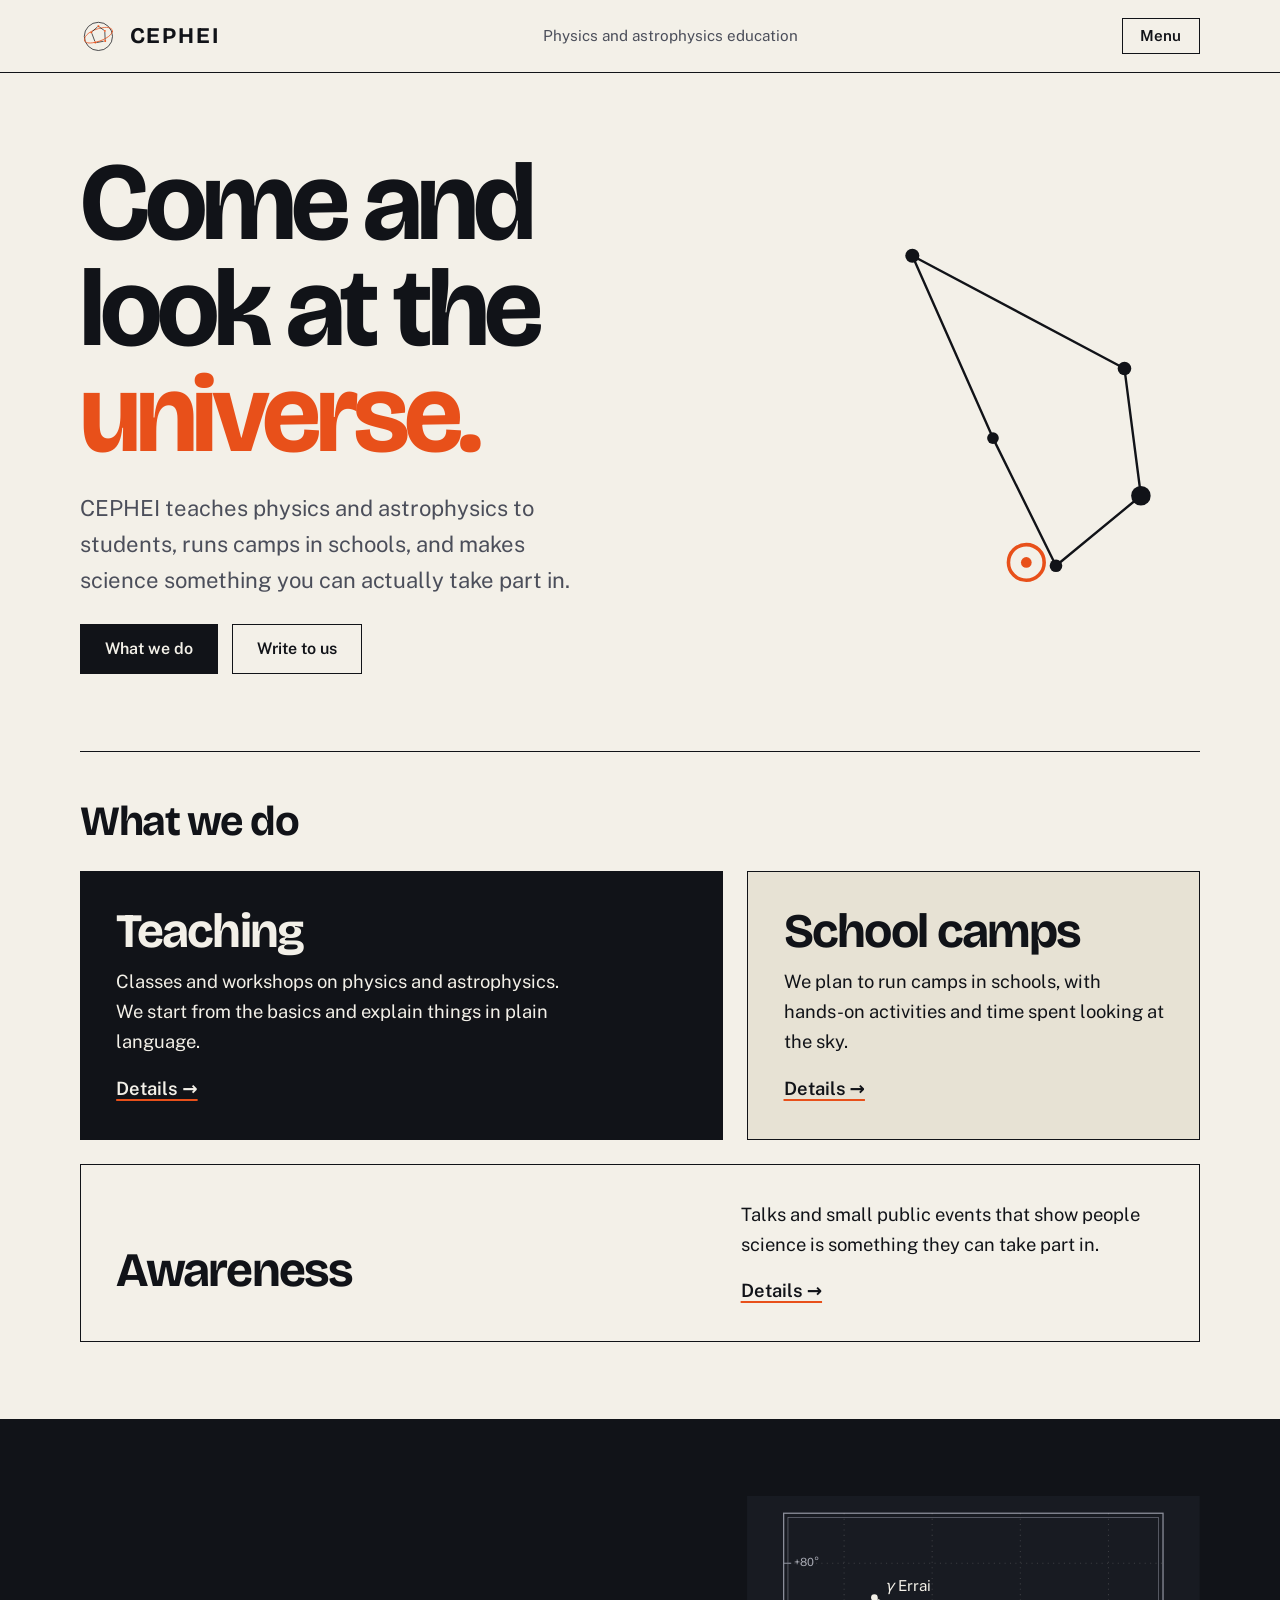
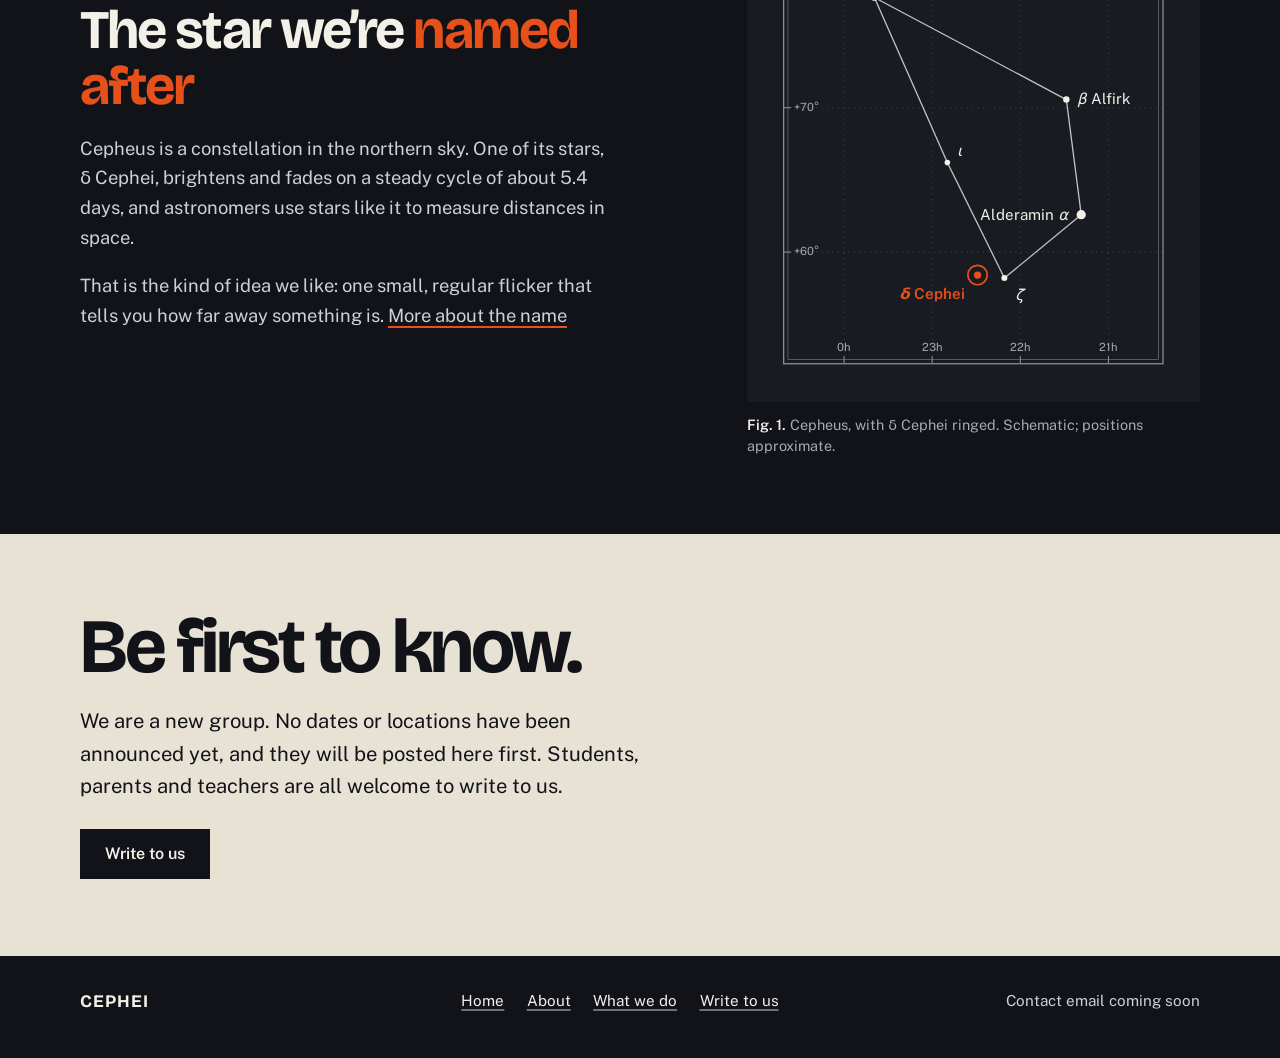
==== commit e68a7263: "Tone the design down: calm palette with one accent Warm off-white and near-black with a single orang" ====
--- a/index.html
+++ b/index.html
@@ -5,7 +5,7 @@
   <meta name="viewport" content="width=device-width, initial-scale=1" />
   <title>CEPHEI | Physics and astrophysics education</title>
   <meta name="description" content="CEPHEI teaches physics and astrophysics, runs camps in schools and works to make science part of everyday conversation." />
-  <meta name="theme-color" content="#0c0c12" />
+  <meta name="theme-color" content="#f3f0e8" />
   <link rel="preconnect" href="https://fonts.googleapis.com" />
   <link rel="preconnect" href="https://fonts.gstatic.com" crossorigin />
   <link href="https://fonts.googleapis.com/css2?family=Bricolage+Grotesque:opsz,wght@12..96,700;12..96,800&family=Public+Sans:wght@400;500;600;700&display=swap" rel="stylesheet" />
@@ -19,18 +19,18 @@
       <a class="wordmark" href="index.html" aria-label="CEPHEI, home">
         <svg viewBox="0 0 120 120" fill="none" aria-hidden="true">
           <circle cx="60" cy="60" r="46" stroke="currentColor" stroke-width="2.4" />
-          <path d="M 15 74 C 10 56, 39 38, 72 32 C 92 28, 108 33, 106 44" stroke="var(--lime)" stroke-width="2.4" stroke-linecap="round" />
+          <path d="M 15 74 C 10 56, 39 38, 72 32 C 92 28, 108 33, 106 44" stroke="var(--hot)" stroke-width="2.4" stroke-linecap="round" />
           <line x1="56" y1="30" x2="41" y2="43" stroke="currentColor" stroke-width="2.3" stroke-linecap="round" />
           <line x1="64" y1="30" x2="77" y2="39" stroke="currentColor" stroke-width="2.3" stroke-linecap="round" />
           <line x1="39" y1="51" x2="48" y2="75" stroke="currentColor" stroke-width="2.3" stroke-linecap="round" />
           <line x1="81" y1="47" x2="82" y2="70" stroke="currentColor" stroke-width="2.3" stroke-linecap="round" />
           <line x1="55" y1="80" x2="76" y2="76" stroke="currentColor" stroke-width="2.3" stroke-linecap="round" />
-          <path d="M 106 44 C 104 58, 74 76, 40 81 C 23 83, 18 79, 15 74" stroke="var(--lime)" stroke-width="2.6" stroke-linecap="round" />
-          <circle cx="60" cy="27" r="3.4" fill="var(--lime)" />
-          <circle cx="81" cy="42" r="3.1" fill="var(--lime)" />
-          <circle cx="37" cy="47" r="3.1" fill="var(--lime)" />
-          <circle cx="82" cy="75" r="3.4" fill="var(--lime)" />
-          <circle cx="50" cy="80" r="3.1" fill="var(--lime)" />
+          <path d="M 106 44 C 104 58, 74 76, 40 81 C 23 83, 18 79, 15 74" stroke="var(--hot)" stroke-width="2.6" stroke-linecap="round" />
+          <circle cx="60" cy="27" r="3.4" fill="var(--hot)" />
+          <circle cx="81" cy="42" r="3.1" fill="var(--hot)" />
+          <circle cx="37" cy="47" r="3.1" fill="var(--hot)" />
+          <circle cx="82" cy="75" r="3.4" fill="var(--hot)" />
+          <circle cx="50" cy="80" r="3.1" fill="var(--hot)" />
         </svg>
         <span>CEPHEI</span>
       </a>
@@ -55,14 +55,11 @@
           </div>
         </div>
         <div class="hero-art">
-          <svg viewBox="60 60 300 330" aria-hidden="true"><line class="ln" x1="310.1" y1="295.7" x2="296.3" y2="188.9"/><line class="ln" x1="296.3" y1="188.9" x2="118.2" y2="94.2"/><line class="ln" x1="118.2" y1="94.2" x2="185.9" y2="247.3"/><line class="ln" x1="185.9" y1="247.3" x2="238.8" y2="354.5"/><line class="ln" x1="238.8" y1="354.5" x2="310.1" y2="295.7"/><circle class="st" cx="310.1" cy="295.7" r="8.2"/><circle class="st" cx="296.3" cy="188.9" r="5.7"/><circle class="st" cx="118.2" cy="94.2" r="5.9"/><circle class="st" cx="185.9" cy="247.3" r="4.9"/><circle class="st" cx="238.8" cy="354.5" r="5.3"/><circle class="ring" cx="213.9" cy="351.7" r="15"/><circle class="st" cx="213.9" cy="351.7" r="4.5"/></svg>
-          <div class="sticker" aria-hidden="true">Camps in schools, coming soon</div>
+          <svg viewBox="60 60 300 330" aria-hidden="true"><line class="ln" x1="310.1" y1="295.7" x2="296.3" y2="188.9"/><line class="ln" x1="296.3" y1="188.9" x2="118.2" y2="94.2"/><line class="ln" x1="118.2" y1="94.2" x2="185.9" y2="247.3"/><line class="ln" x1="185.9" y1="247.3" x2="238.8" y2="354.5"/><line class="ln" x1="238.8" y1="354.5" x2="310.1" y2="295.7"/><circle class="st" cx="310.1" cy="295.7" r="8.2"/><circle class="st" cx="296.3" cy="188.9" r="5.7"/><circle class="st" cx="118.2" cy="94.2" r="5.9"/><circle class="st" cx="185.9" cy="247.3" r="4.9"/><circle class="st" cx="238.8" cy="354.5" r="5.3"/><circle class="ring" cx="213.9" cy="351.7" r="15"/><circle class="st v" cx="213.9" cy="351.7" r="4.5"/></svg>
         </div>
       </div>
     </section>
 
-    <div class="ticker" aria-hidden="true">
-      <div class="ticker-track"><span>Physics</span><span><i>&#9733;</i></span><span>Astrophysics</span><span><i>&#9733;</i></span><span>Stargazing</span><span><i>&#9733;</i></span><span>School camps</span><span><i>&#9733;</i></span><span>Questions welcome</span><span><i>&#9733;</i></span><span>Physics</span><span><i>&#9733;</i></span><span>Astrophysics</span><span><i>&#9733;</i></span><span>Stargazing</span><span><i>&#9733;</i></span><span>School camps</span><span><i>&#9733;</i></span><span>Questions welcome</span><span><i>&#9733;</i></span><span>Physics</span><span><i>&#9733;</i></span><span>Astrophysics</span><span><i>&#9733;</i></span><span>Stargazing</span><span><i>&#9733;</i></span><span>School camps</span><span><i>&#9733;</i></span><span>Questions welcome</span><span><i>&#9733;</i></span><span>Physics</span><span><i>&#9733;</i></span><span>Astrophysics</span><span><i>&#9733;</i></span><span>Stargazing</span><span><i>&#9733;</i></span><span>School camps</span><span><i>&#9733;</i></span><span>Questions welcome</span><span><i>&#9733;</i></span></div>
     </div>
 
     <section class="page what">
--- a/css/style.css
+++ b/css/style.css
@@ -1,15 +1,15 @@
 /* CEPHEI
-   Zine / poster styling: flat color blocks, thick black outlines, hard
-   offset shadows and a chunky headline face. Colors and type are defined
-   once here so they are easy to change. */
+   Confident but calm: warm off-white and near-black, one orange accent,
+   a heavy headline face and square, flat blocks. Colors and type are
+   defined once here so they are easy to change. */
 
 :root {
-  --black: #0c0c12;
-  --white: #f7f4ec;
-  --lime: #c8ff2e;
-  --hot: #ff5a1f;
-  --blue: #2a36ff;
-  --soft: #4a4c5e;
+  --black: #111318;
+  --white: #f3f0e8;
+  --tint: #e7e2d4;
+  --hot: #e8501a;
+  --soft: #4b4e5a;
+  --rule: rgba(17, 19, 24, 0.2);
 
   --display: "Bricolage Grotesque", "Arial Black", "Helvetica Neue", Arial, sans-serif;
   --text: "Public Sans", system-ui, -apple-system, "Segoe UI", sans-serif;
@@ -17,7 +17,6 @@
   --gutter: clamp(1.25rem, 4vw, 3rem);
   --max: 76rem;
   --measure: 36rem;
-  --line: 3px solid var(--black);
 }
 
 *, *::before, *::after { box-sizing: border-box; }
@@ -28,209 +27,144 @@
   background: var(--white);
   color: var(--black);
   font-family: var(--text);
-  font-size: clamp(1.0625rem, 0.3vw + 1rem, 1.175rem);
-  line-height: 1.6;
-}
-
-h1, h2, h3 { font-family: var(--display); font-weight: 800; line-height: 1; letter-spacing: -0.03em; margin: 0; }
+  font-size: clamp(1.0625rem, 0.3vw + 1rem, 1.15rem);
+  line-height: 1.62;
+}
+
+h1, h2, h3 { font-family: var(--display); font-weight: 700; line-height: 1.02; letter-spacing: -0.035em; margin: 0; }
 p { margin: 0 0 1em; }
 
-a { color: inherit; text-decoration: none; background: linear-gradient(transparent 62%, var(--lime) 62%); }
-a:hover { background: var(--lime); }
-:focus-visible { outline: 3px solid var(--blue); outline-offset: 3px; }
-::selection { background: var(--hot); color: var(--black); }
+a { color: inherit; text-decoration: underline; text-decoration-color: var(--hot); text-decoration-thickness: 2px; text-underline-offset: 0.22em; }
+a:hover { color: var(--hot); }
+:focus-visible { outline: 3px solid var(--hot); outline-offset: 3px; }
+::selection { background: var(--hot); color: var(--white); }
 
 .page { max-width: var(--max); margin: 0 auto; padding: 0 var(--gutter); }
 
-.skip { position: absolute; left: -999px; top: 0; background: var(--lime); color: var(--black); padding: 0.7rem 1rem; z-index: 30; font-weight: 700; }
+.skip { position: absolute; left: -999px; top: 0; background: var(--black); color: var(--white); padding: 0.7rem 1rem; z-index: 30; font-weight: 600; }
 .skip:focus { left: 0; }
 
 /* ---------- Masthead ---------- */
 
-.masthead { background: var(--black); color: var(--white); position: relative; }
+.masthead { background: var(--white); border-bottom: 1px solid var(--black); position: relative; }
 .masthead-row { display: flex; align-items: center; justify-content: space-between; gap: 1.5rem; min-height: 4.5rem; }
-.wordmark { display: inline-flex; align-items: center; gap: 0.8rem; color: var(--white); background: none; }
-.wordmark:hover { background: none; color: var(--lime); }
-.wordmark svg { width: 2.4rem; height: 2.4rem; flex: none; }
-.wordmark span { font-family: var(--display); font-weight: 800; font-size: 1.5rem; letter-spacing: 0.06em; }
-
-.descr { display: none; margin: 0; color: #b9bbc9; font-size: 0.95rem; }
+.wordmark { display: inline-flex; align-items: center; gap: 0.8rem; text-decoration: none; color: var(--black); }
+.wordmark:hover { color: var(--black); }
+.wordmark svg { width: 2.3rem; height: 2.3rem; flex: none; }
+.wordmark span { font-family: var(--display); font-weight: 700; font-size: 1.4rem; letter-spacing: 0.08em; }
+
+.descr { display: none; margin: 0; color: var(--soft); font-size: 0.95rem; }
 @media (min-width: 56rem) { .descr { display: block; } }
 
-.menu-btn {
-  font: 700 0.95rem/1 var(--text);
-  color: var(--black);
-  background: var(--lime);
-  border: 2px solid var(--lime);
-  padding: 0.65rem 1.1rem;
-  cursor: pointer;
-}
-.menu-btn:hover, .menu-btn[aria-expanded="true"] { background: var(--black); color: var(--lime); }
-
-.menu { display: none; background: var(--black); border-top: 1px solid #2d2e3a; }
+.menu-btn { font: 600 0.95rem/1 var(--text); color: var(--black); background: none; border: 1.5px solid var(--black); padding: 0.6rem 1.1rem; cursor: pointer; }
+.menu-btn:hover, .menu-btn[aria-expanded="true"] { background: var(--black); color: var(--white); }
+
+.menu { display: none; background: var(--white); border-top: 1px solid var(--rule); }
 .menu.open { display: block; }
-.menu .page { padding-top: 0.5rem; padding-bottom: 1.2rem; }
-.menu a {
-  display: block;
-  padding: 0.7rem 0;
-  font-family: var(--display);
-  font-weight: 800;
-  font-size: 1.8rem;
-  letter-spacing: -0.02em;
-  line-height: 1.1;
-  color: var(--white);
-  background: none;
-}
-.menu a:hover { color: var(--lime); background: none; }
-.menu a[aria-current="page"] { color: var(--lime); }
-
-@media (min-width: 56rem) {
-  .menu {
-    position: absolute;
-    right: max(var(--gutter), calc((100vw - var(--max)) / 2 + var(--gutter)));
-    top: calc(100% + 0.5rem);
-    z-index: 10;
-    width: 20rem;
-    border: 3px solid var(--black);
-    box-shadow: 8px 8px 0 var(--lime);
-  }
-  .menu .page { padding: 0.6rem 1.4rem 0.9rem; }
+.menu .page { padding-top: 0.4rem; padding-bottom: 1rem; }
+.menu a { display: block; padding: 0.7rem 0; font-family: var(--display); font-weight: 700; font-size: 1.7rem; letter-spacing: -0.025em; line-height: 1.1; text-decoration: none; border-top: 1px solid var(--rule); }
+.menu a:first-child { border-top: 0; }
+.menu a:hover, .menu a[aria-current="page"] { color: var(--hot); }
+
+@media (min-width: 56rem) {
+  .menu { position: absolute; right: max(var(--gutter), calc((100vw - var(--max)) / 2 + var(--gutter))); top: 100%; z-index: 10; width: 19rem; border: 1.5px solid var(--black); border-top: 0; }
+  .menu .page { padding: 0.4rem 1.3rem 0.8rem; }
 }
 
 /* ---------- Home: hero ---------- */
 
-.hero { background: var(--lime); border-bottom: var(--line); overflow: hidden; }
-.hero .page { display: grid; gap: 2rem; padding-top: clamp(2.5rem, 6vw, 5rem); padding-bottom: clamp(3rem, 6vw, 5.5rem); position: relative; }
+.hero .page { display: grid; gap: 2rem; padding-top: clamp(2.5rem, 6vw, 5rem); padding-bottom: clamp(3rem, 6vw, 5.5rem); }
 @media (min-width: 56rem) {
   .hero .page { grid-template-columns: repeat(12, 1fr); column-gap: 1.5rem; align-items: center; }
   .hero-text { grid-column: 1 / span 7; }
-  .hero-art { grid-column: 8 / span 5; }
-}
-.mega { font-size: clamp(3.1rem, 1rem + 8.4vw, 8rem); line-height: 1; letter-spacing: -0.045em; margin-bottom: 1.4rem; }
-.mega em { font-style: normal; display: inline-block; background: var(--black); color: var(--lime); padding: 0 0.12em 0.06em; margin-top: 0.06em; line-height: 0.95; }
-.hero .lead { font-size: 1.25em; max-width: 30rem; font-weight: 500; }
-
-.btns { display: flex; flex-wrap: wrap; gap: 1rem; margin-top: 1.6rem; }
-.btn {
-  display: inline-block;
-  font: 700 1rem/1 var(--text);
-  padding: 1rem 1.5rem;
-  background: var(--black);
-  color: var(--white);
-  border: var(--line);
-  box-shadow: 5px 5px 0 var(--hot);
-  cursor: pointer;
-}
-.btn:hover { background: var(--black); color: var(--lime); transform: translate(-2px, -2px); box-shadow: 7px 7px 0 var(--hot); }
-.btn.alt { background: var(--white); color: var(--black); box-shadow: 5px 5px 0 var(--black); }
-.btn.alt:hover { background: var(--white); color: var(--black); box-shadow: 7px 7px 0 var(--black); }
-
-.hero-art { position: relative; margin: 0; }
+  .hero-art { grid-column: 9 / span 4; }
+}
+.mega { font-size: clamp(2.9rem, 1rem + 7.4vw, 7rem); line-height: 0.96; letter-spacing: -0.045em; margin-bottom: 1.4rem; }
+.mega em { font-style: normal; color: var(--hot); }
+.hero .lead { font-size: 1.2em; max-width: 31rem; text-wrap: pretty; color: var(--soft); }
+
+.btns { display: flex; flex-wrap: wrap; gap: 0.9rem; margin-top: 1.6rem; }
+.btn { display: inline-block; font: 600 1rem/1 var(--text); padding: 1rem 1.5rem; background: var(--black); color: var(--white); border: 1.5px solid var(--black); text-decoration: none; cursor: pointer; }
+.btn:hover { background: var(--hot); border-color: var(--hot); color: var(--white); }
+.btn.alt { background: none; color: var(--black); }
+.btn.alt:hover { background: var(--black); border-color: var(--black); color: var(--white); }
+
+.hero-art { margin: 0; }
 .hero-art svg { display: block; width: 100%; height: auto; }
-.hero-art .ln { stroke: var(--black); stroke-width: 3; stroke-linecap: round; }
+.hero-art .ln { stroke: var(--black); stroke-width: 2; stroke-linecap: round; }
 .hero-art .st { fill: var(--black); }
-.hero-art .ring { fill: var(--hot); stroke: var(--black); stroke-width: 3; }
-.sticker {
-  position: absolute;
-  right: 0;
-  top: -0.5rem;
-  width: 8.5rem;
-  height: 8.5rem;
-  display: grid;
-  place-items: center;
-  text-align: center;
-  background: var(--black);
-  color: var(--lime);
-  border-radius: 50%;
-  transform: rotate(-12deg);
-  font: 800 1.02rem/1.1 var(--display);
-  letter-spacing: -0.01em;
-  padding: 1rem;
-}
-@media (min-width: 56rem) { .sticker { right: -0.5rem; top: -2rem; width: 9.5rem; height: 9.5rem; font-size: 1.15rem; } }
-
-/* ---------- Ticker ---------- */
-
-.ticker { background: var(--black); color: var(--lime); border-bottom: var(--line); overflow: hidden; white-space: nowrap; }
-.ticker-track { display: inline-block; padding: 0.8rem 0; font: 800 1.05rem/1 var(--display); letter-spacing: 0.04em; text-transform: uppercase; animation: slide 32s linear infinite; }
-.ticker-track span { margin: 0 1.2rem; }
-.ticker-track i { font-style: normal; color: var(--hot); }
-@keyframes slide { to { transform: translateX(-50%); } }
-@media (prefers-reduced-motion: reduce) { .ticker-track { animation: none; } }
+.hero-art .ring { fill: none; stroke: var(--hot); stroke-width: 3; }
+.hero-art .st.v { fill: var(--hot); }
 
 /* ---------- Home: what we do ---------- */
 
-.what { padding-top: clamp(3rem, 6vw, 5rem); padding-bottom: clamp(3rem, 6vw, 5rem); }
-.what h2 { font-size: clamp(2.2rem, 1rem + 4vw, 4.2rem); margin-bottom: 2rem; letter-spacing: -0.04em; }
-.panels { display: grid; gap: 1.6rem; }
-@media (min-width: 56rem) {
-  .panels { grid-template-columns: repeat(12, 1fr); gap: 1.8rem; }
+.what { padding-bottom: clamp(3rem, 6vw, 5rem); }
+.what::before { content: ""; display: block; border-top: 1px solid var(--black); margin-bottom: clamp(2rem, 4vw, 3rem); }
+.what h2 { font-size: clamp(1.7rem, 1rem + 2vw, 2.6rem); margin-bottom: 1.8rem; }
+.panels { display: grid; gap: 1.2rem; }
+@media (min-width: 56rem) {
+  .panels { grid-template-columns: repeat(12, 1fr); gap: 1.5rem; }
   .panel.a { grid-column: 1 / span 7; }
   .panel.b { grid-column: 8 / span 5; }
   .panel.c { grid-column: 1 / -1; display: grid; grid-template-columns: 7fr 5fr; align-items: end; column-gap: 2rem; }
 }
-.panel { padding: clamp(1.4rem, 3vw, 2.2rem); border: var(--line); box-shadow: 8px 8px 0 var(--black); }
-.panel h3 { font-size: clamp(2rem, 1rem + 3vw, 3.4rem); margin-bottom: 0.7rem; }
-.panel p { max-width: 28rem; margin-bottom: 1.2rem; font-weight: 500; }
-.panel.a { background: var(--blue); color: var(--white); }
-.panel.b { background: var(--hot); }
+.panel { padding: clamp(1.4rem, 3vw, 2.2rem); border: 1.5px solid var(--black); }
+.panel h3 { font-size: clamp(1.9rem, 1rem + 2.6vw, 3rem); margin-bottom: 0.7rem; }
+.panel p { max-width: 28rem; margin-bottom: 1.1rem; }
+.panel.a { background: var(--black); color: var(--white); }
+.panel.b { background: var(--tint); }
 .panel.c { background: var(--white); }
-.panel .go { font-weight: 800; background: none; border-bottom: 3px solid currentColor; padding-bottom: 0.1rem; }
-.panel .go:hover { background: var(--lime); color: var(--black); border-color: var(--black); }
-.panel.c p { margin-bottom: 0; }
-.panel.c .more { margin-top: 1rem; }
+.panel .go { font-weight: 600; text-decoration-color: var(--hot); }
+.panel.c p { margin-bottom: 1rem; }
 
 /* ---------- Home: chart ---------- */
 
-.chart { background: var(--black); color: var(--white); border-top: var(--line); }
+.chart { background: var(--black); color: var(--white); }
 .chart .page { display: grid; gap: 2.5rem; padding-top: clamp(3rem, 6vw, 5rem); padding-bottom: clamp(3rem, 6vw, 5rem); }
 @media (min-width: 56rem) {
   .chart .page { grid-template-columns: repeat(12, 1fr); column-gap: 1.5rem; align-items: center; }
   .chart-text { grid-column: 1 / span 6; }
   .plate { grid-column: 8 / span 5; }
 }
-.chart h2 { font-size: clamp(2.2rem, 1rem + 3.6vw, 3.9rem); margin-bottom: 1.2rem; letter-spacing: -0.04em; }
-.chart h2 em { font-style: normal; color: var(--lime); }
-.chart-text p { max-width: var(--measure); color: #d9dae4; }
-.chart-text a { background: linear-gradient(transparent 62%, var(--blue) 62%); color: var(--white); }
-.chart-text a:hover { background: var(--lime); color: var(--black); }
+.chart h2 { font-size: clamp(2rem, 1rem + 3vw, 3.4rem); margin-bottom: 1.2rem; }
+.chart h2 em { font-style: normal; color: var(--hot); }
+.chart-text p { max-width: var(--measure); color: #cfd0d6; }
+.chart-text a:hover { color: var(--hot); }
 
 .plate { margin: 0; }
 .plate svg { display: block; width: 100%; height: auto; }
-.plate figcaption { margin-top: 0.8rem; font-size: 0.9rem; line-height: 1.45; color: #b9bbc9; }
-.plate figcaption b { color: var(--lime); }
-.plate .bg { fill: #14141f; }
-.plate .frame { fill: none; stroke: var(--lime); }
-.plate .grid-line { stroke: var(--white); opacity: 0.18; stroke-dasharray: 1 4; }
-.plate .tick { stroke: var(--lime); }
-.plate .link { stroke: var(--white); stroke-width: 1.4; opacity: 0.85; }
+.plate figcaption { margin-top: 0.8rem; font-size: 0.9rem; line-height: 1.45; color: #a7a9b3; }
+.plate figcaption b { color: var(--white); font-weight: 600; }
+.plate .bg { fill: #181b22; }
+.plate .frame { fill: none; stroke: #8a8d99; }
+.plate .grid-line { stroke: var(--white); opacity: 0.16; stroke-dasharray: 1 4; }
+.plate .tick { stroke: #8a8d99; }
+.plate .link { stroke: var(--white); stroke-width: 1.2; opacity: 0.8; }
 .plate .star { fill: var(--white); }
-.plate .var-ring { fill: none; stroke: var(--hot); stroke-width: 2; }
+.plate .var-ring { fill: none; stroke: var(--hot); stroke-width: 1.6; }
 .plate .var-star { fill: var(--hot); }
-.plate text { font-family: var(--text); font-size: 14px; font-weight: 500; fill: var(--white); }
-.plate .axis { font-size: 10.5px; fill: var(--lime); opacity: 0.9; }
+.plate text { font-family: var(--text); font-size: 14px; fill: var(--white); }
+.plate .axis { font-size: 10.5px; fill: #a7a9b3; }
 .plate .greek { font-style: italic; }
-.plate .var-label { fill: var(--hot); font-weight: 700; }
+.plate .var-label { fill: var(--hot); font-weight: 600; }
 
 /* ---------- Home: closing ---------- */
 
-.closing { background: var(--hot); border-top: var(--line); }
+.closing { background: var(--tint); }
 .closing .page { padding-top: clamp(3rem, 6vw, 5rem); padding-bottom: clamp(3rem, 6vw, 5rem); }
-.closing h2 { font-size: clamp(2.6rem, 1rem + 6vw, 6rem); line-height: 0.95; letter-spacing: -0.045em; max-width: 12em; margin-bottom: 1.2rem; }
-.closing p { max-width: var(--measure); font-size: 1.15em; font-weight: 500; }
-.closing .btn { box-shadow: 5px 5px 0 var(--white); }
-.closing .btn:hover { box-shadow: 7px 7px 0 var(--white); }
+.closing h2 { font-size: clamp(2.3rem, 1rem + 5vw, 4.8rem); line-height: 0.98; letter-spacing: -0.045em; max-width: 12em; margin-bottom: 1.2rem; }
+.closing p { max-width: var(--measure); font-size: 1.1em; }
 
 /* ---------- Inner pages ---------- */
 
-.page-head { background: var(--lime); border-bottom: var(--line); }
-.page-head .page { padding-top: clamp(2.5rem, 6vw, 4.5rem); padding-bottom: clamp(2rem, 4vw, 3.2rem); }
-.page-head h1 { font-size: clamp(3rem, 1rem + 7vw, 6.4rem); line-height: 0.92; letter-spacing: -0.045em; }
-.page-head p { margin: 1.1rem 0 0; max-width: var(--measure); font-size: 1.2em; font-weight: 500; }
-
-.sheet { padding-top: clamp(2rem, 4vw, 3.2rem); padding-bottom: clamp(2rem, 4vw, 3.2rem); display: grid; gap: 0.9rem; }
-.sheet + .sheet { border-top: 1px solid rgba(12, 12, 18, 0.25); }
-.sheet h2 { font-size: clamp(1.7rem, 1.1rem + 1.6vw, 2.4rem); }
+.page-head { background: var(--tint); border-bottom: 1px solid var(--black); }
+.page-head .page { padding-top: clamp(2.5rem, 6vw, 4.5rem); padding-bottom: clamp(2rem, 4vw, 3rem); }
+.page-head h1 { font-size: clamp(2.8rem, 1rem + 6vw, 5.4rem); line-height: 0.96; letter-spacing: -0.045em; }
+.page-head p { margin: 1rem 0 0; max-width: var(--measure); font-size: 1.15em; color: var(--soft); }
+
+.sheet { padding-top: clamp(2rem, 4vw, 3rem); padding-bottom: clamp(2rem, 4vw, 3rem); display: grid; gap: 0.9rem; }
+.sheet + .sheet { border-top: 1px solid var(--rule); }
+.sheet h2 { font-size: clamp(1.6rem, 1.1rem + 1.4vw, 2.2rem); }
 @media (min-width: 56rem) {
   .sheet { grid-template-columns: repeat(12, 1fr); column-gap: 1.5rem; }
   .sheet > h2 { grid-column: 1 / span 4; }
@@ -239,49 +173,33 @@
 .body { max-width: var(--measure); }
 .body p:last-child { margin-bottom: 0; }
 
-.note {
-  display: inline-block;
-  margin-top: 0.8rem;
-  padding: 0.3rem 0.7rem;
-  background: var(--hot);
-  font-weight: 700;
-  font-size: 0.95rem;
-  transform: rotate(-1deg);
-}
+.note { margin-top: 1.1rem; padding-left: 0.9rem; border-left: 3px solid var(--hot); color: var(--soft); }
 .dashes { list-style: none; padding: 0; margin: 0 0 1.2em; }
-.dashes li { padding-left: 1.7rem; position: relative; margin-bottom: 0.35rem; font-weight: 500; }
-.dashes li::before { content: ""; position: absolute; left: 0; top: 0.62em; width: 0.8rem; height: 0.8rem; background: var(--blue); }
+.dashes li { padding-left: 1.5rem; position: relative; margin-bottom: 0.35rem; }
+.dashes li::before { content: ""; position: absolute; left: 0; top: 0.68em; width: 0.6rem; height: 0.6rem; background: var(--hot); }
 
 /* ---------- Form ---------- */
 
 .form { max-width: var(--measure); }
 .field { margin-bottom: 1.4rem; }
-label { display: block; font: 700 0.9rem/1.2 var(--text); margin-bottom: 0.35rem; }
-input, select, textarea {
-  width: 100%;
-  font: 500 1rem/1.4 var(--text);
-  color: var(--black);
-  background: #fff;
-  border: var(--line);
-  border-radius: 0;
-  padding: 0.75rem 0.85rem;
-}
+label { display: block; font: 600 0.9rem/1.2 var(--text); margin-bottom: 0.35rem; }
+input, select, textarea { width: 100%; font: 400 1rem/1.4 var(--text); color: var(--black); background: #fbf9f4; border: 1.5px solid var(--black); border-radius: 0; padding: 0.75rem 0.85rem; }
 select { appearance: none; background-image: linear-gradient(45deg, transparent 50%, var(--black) 50%), linear-gradient(135deg, var(--black) 50%, transparent 50%); background-position: calc(100% - 20px) 55%, calc(100% - 14px) 55%; background-size: 6px 6px; background-repeat: no-repeat; padding-right: 2.4rem; }
 textarea { min-height: 8rem; resize: vertical; }
-input:focus, select:focus, textarea:focus { outline: 0; background: var(--lime); }
-.send { font: 700 1rem/1 var(--text); padding: 1rem 1.5rem; background: var(--black); color: var(--white); border: var(--line); box-shadow: 5px 5px 0 var(--hot); cursor: pointer; }
-.send:hover { color: var(--lime); transform: translate(-2px, -2px); box-shadow: 7px 7px 0 var(--hot); }
-.form-msg { margin-top: 1.4rem; padding: 0.8rem 1rem; border: var(--line); background: var(--lime); font-weight: 600; }
+input:focus, select:focus, textarea:focus { outline: 0; border-color: var(--hot); box-shadow: 0 0 0 2px var(--hot); }
+.send { font: 600 1rem/1 var(--text); padding: 1rem 1.5rem; background: var(--black); color: var(--white); border: 1.5px solid var(--black); border-radius: 0; cursor: pointer; }
+.send:hover { background: var(--hot); border-color: var(--hot); }
+.form-msg { margin-top: 1.4rem; padding: 0.8rem 1rem; border-left: 3px solid var(--hot); background: var(--tint); }
 .form-msg[hidden] { display: none; }
 
 /* ---------- Footer ---------- */
 
-.footer { background: var(--black); color: #d9dae4; padding: 2rem 0 2.6rem; font-size: 0.95rem; }
+.footer { background: var(--black); color: #cfd0d6; padding: 2rem 0 2.6rem; font-size: 0.95rem; }
 .footer .page { display: grid; gap: 1.2rem; }
 .footer nav { display: flex; flex-wrap: wrap; gap: 0.4rem 1.4rem; }
-.footer a { color: var(--white); background: none; border-bottom: 2px solid var(--lime); }
-.footer a:hover { background: var(--lime); color: var(--black); }
-.footer .brandline { color: var(--white); font-family: var(--display); font-weight: 800; font-size: 1.1rem; }
+.footer a { color: var(--white); text-decoration-color: #6c6f7c; }
+.footer a:hover { color: var(--hot); }
+.footer .brandline { color: var(--white); font-family: var(--display); font-weight: 700; font-size: 1.1rem; letter-spacing: 0.06em; }
 @media (min-width: 56rem) {
   .footer .page { grid-template-columns: repeat(12, 1fr); column-gap: 1.5rem; align-items: center; }
   .footer .brandline { grid-column: 1 / span 4; }
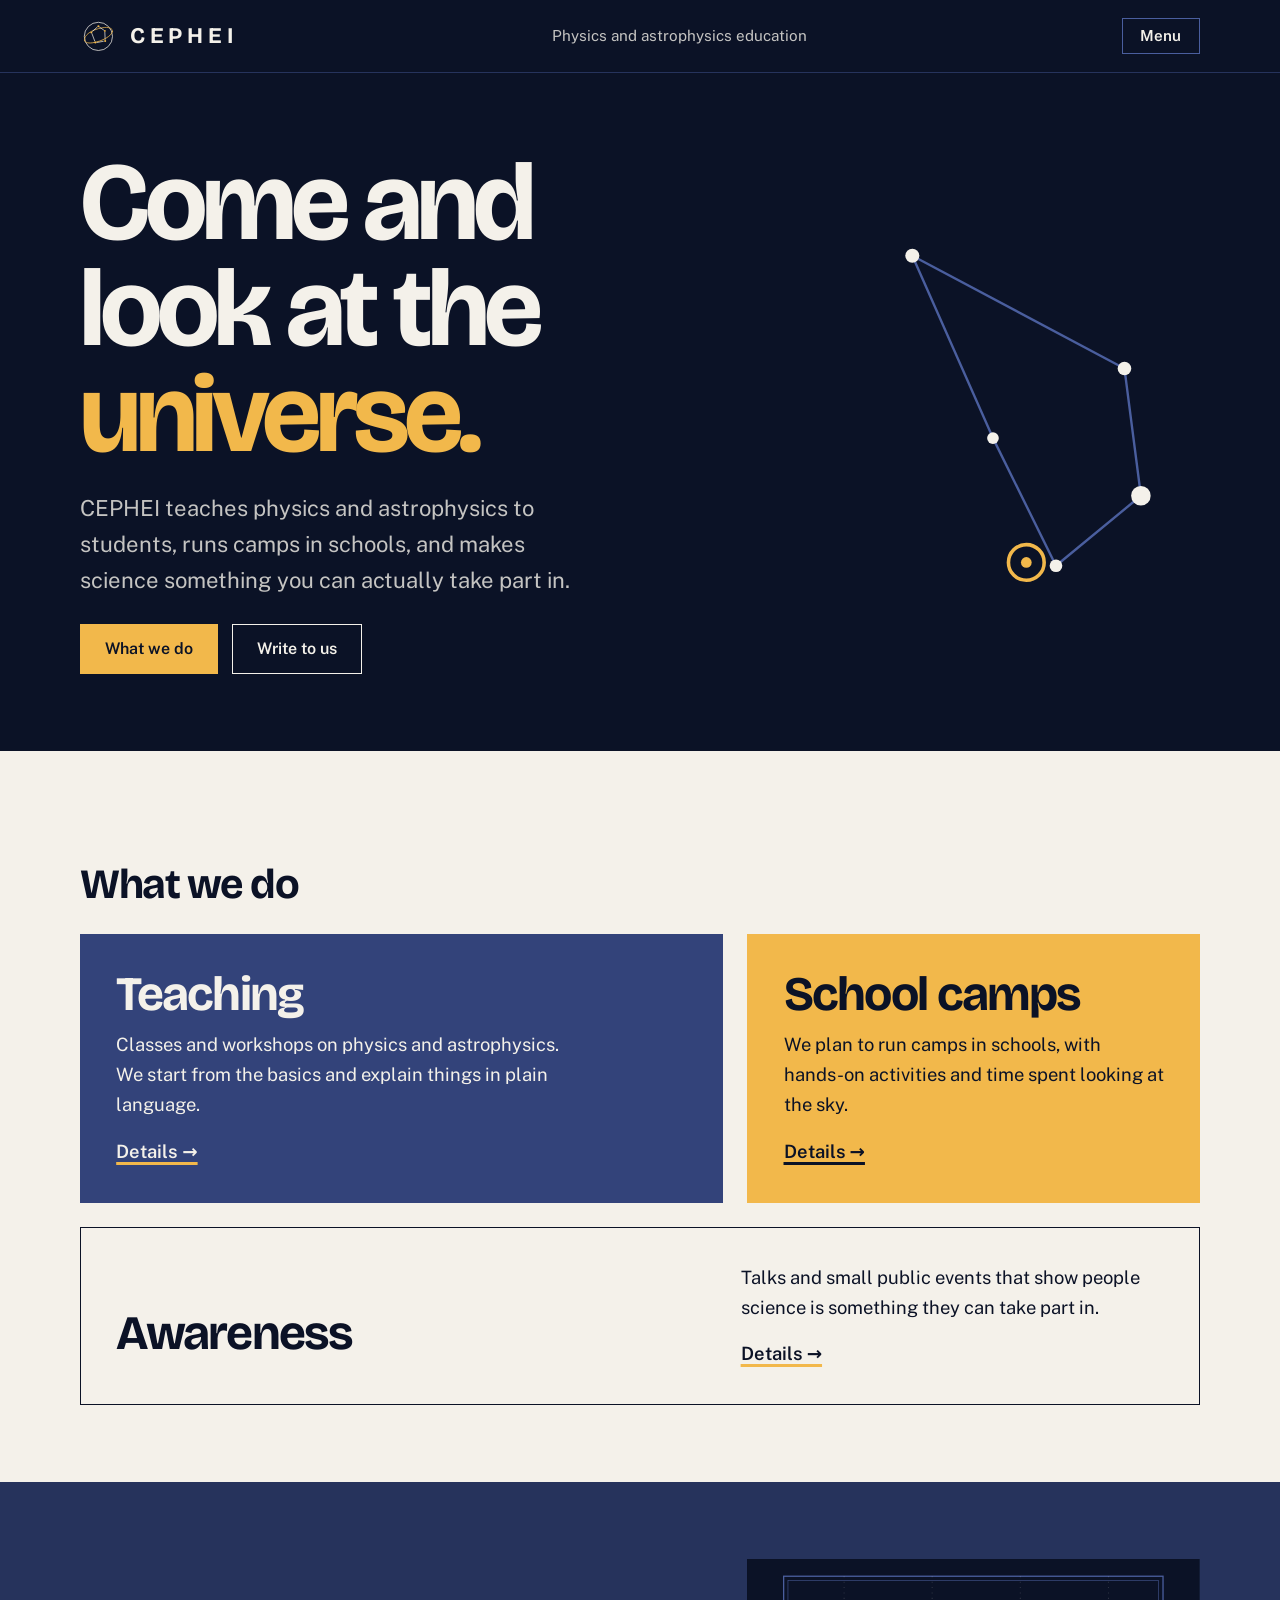
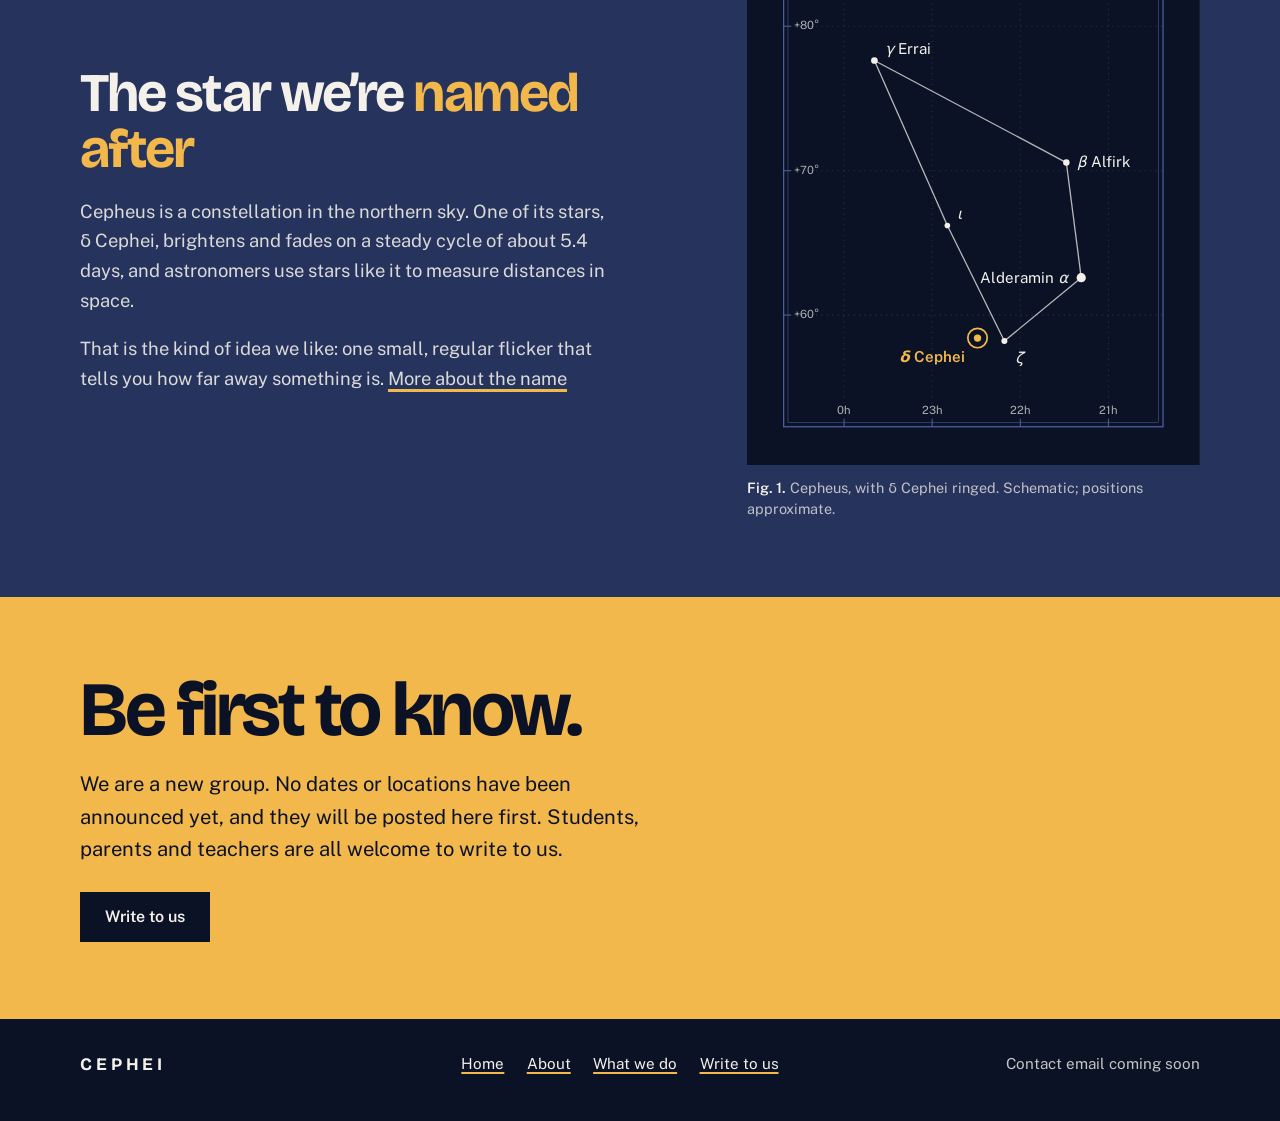
==== commit 2cbd8e35: "Apply brand palette: navy, gold, blue ramp and off-white Navy #0B1226, blues #26335C #33437A #4A5E9E" ====
--- a/index.html
+++ b/index.html
@@ -5,7 +5,17 @@
   <meta name="viewport" content="width=device-width, initial-scale=1" />
   <title>CEPHEI | Physics and astrophysics education</title>
   <meta name="description" content="CEPHEI teaches physics and astrophysics, runs camps in schools and works to make science part of everyday conversation." />
-  <meta name="theme-color" content="#f3f0e8" />
+  <meta property="og:type" content="website" />
+  <meta property="og:site_name" content="CEPHEI" />
+  <meta property="og:title" content="CEPHEI | Physics and astrophysics education" />
+  <meta property="og:description" content="CEPHEI teaches physics and astrophysics, runs camps in schools and works to make science part of everyday conversation." />
+  <meta property="og:url" content="https://cephei-institute.site/" />
+  <meta property="og:image" content="https://cephei-institute.site/img/og-image.png" />
+  <meta property="og:image:width" content="2400" />
+  <meta property="og:image:height" content="1260" />
+  <meta property="og:image:alt" content="CEPHEI: Love space? Same. A nonprofit in Nepal for students who think physics and astrophysics are really cool." />
+  <meta name="twitter:card" content="summary_large_image" />
+  <meta name="theme-color" content="#0B1226" />
   <link rel="preconnect" href="https://fonts.googleapis.com" />
   <link rel="preconnect" href="https://fonts.gstatic.com" crossorigin />
   <link href="https://fonts.googleapis.com/css2?family=Bricolage+Grotesque:opsz,wght@12..96,700;12..96,800&family=Public+Sans:wght@400;500;600;700&display=swap" rel="stylesheet" />
@@ -19,18 +29,18 @@
       <a class="wordmark" href="index.html" aria-label="CEPHEI, home">
         <svg viewBox="0 0 120 120" fill="none" aria-hidden="true">
           <circle cx="60" cy="60" r="46" stroke="currentColor" stroke-width="2.4" />
-          <path d="M 15 74 C 10 56, 39 38, 72 32 C 92 28, 108 33, 106 44" stroke="var(--hot)" stroke-width="2.4" stroke-linecap="round" />
+          <path d="M 15 74 C 10 56, 39 38, 72 32 C 92 28, 108 33, 106 44" stroke="var(--gold)" stroke-width="2.4" stroke-linecap="round" />
           <line x1="56" y1="30" x2="41" y2="43" stroke="currentColor" stroke-width="2.3" stroke-linecap="round" />
           <line x1="64" y1="30" x2="77" y2="39" stroke="currentColor" stroke-width="2.3" stroke-linecap="round" />
           <line x1="39" y1="51" x2="48" y2="75" stroke="currentColor" stroke-width="2.3" stroke-linecap="round" />
           <line x1="81" y1="47" x2="82" y2="70" stroke="currentColor" stroke-width="2.3" stroke-linecap="round" />
           <line x1="55" y1="80" x2="76" y2="76" stroke="currentColor" stroke-width="2.3" stroke-linecap="round" />
-          <path d="M 106 44 C 104 58, 74 76, 40 81 C 23 83, 18 79, 15 74" stroke="var(--hot)" stroke-width="2.6" stroke-linecap="round" />
-          <circle cx="60" cy="27" r="3.4" fill="var(--hot)" />
-          <circle cx="81" cy="42" r="3.1" fill="var(--hot)" />
-          <circle cx="37" cy="47" r="3.1" fill="var(--hot)" />
-          <circle cx="82" cy="75" r="3.4" fill="var(--hot)" />
-          <circle cx="50" cy="80" r="3.1" fill="var(--hot)" />
+          <path d="M 106 44 C 104 58, 74 76, 40 81 C 23 83, 18 79, 15 74" stroke="var(--gold)" stroke-width="2.6" stroke-linecap="round" />
+          <circle cx="60" cy="27" r="3.4" fill="var(--gold)" />
+          <circle cx="81" cy="42" r="3.1" fill="var(--gold)" />
+          <circle cx="37" cy="47" r="3.1" fill="var(--gold)" />
+          <circle cx="82" cy="75" r="3.4" fill="var(--gold)" />
+          <circle cx="50" cy="80" r="3.1" fill="var(--gold)" />
         </svg>
         <span>CEPHEI</span>
       </a>
--- a/css/style.css
+++ b/css/style.css
@@ -1,15 +1,23 @@
 /* CEPHEI
-   Confident but calm: warm off-white and near-black, one orange accent,
-   a heavy headline face and square, flat blocks. Colors and type are
-   defined once here so they are easy to change. */
+   Deep navy and gold, with a blue ramp for depth and a warm off-white for
+   reading. Heavy headline face, square flat blocks. All colors and type are
+   defined once here so they are easy to change.
+
+   Rule of thumb: gold is for dark backgrounds and for fills (buttons,
+   bars, marks). On the off-white pages it is never used for text, because
+   it would not be readable. */
 
 :root {
-  --black: #111318;
-  --white: #f3f0e8;
-  --tint: #e7e2d4;
-  --hot: #e8501a;
-  --soft: #4b4e5a;
-  --rule: rgba(17, 19, 24, 0.2);
+  --navy: #0B1226;
+  --blue-1: #26335C;
+  --blue-2: #33437A;
+  --blue-3: #4A5E9E;
+  --gold: #F2B84B;
+  --paper: #F4F1EA;
+
+  --on-dark: rgba(244, 241, 234, 0.8);   /* softer text on navy */
+  --on-light: #33437A;                    /* softer text on paper */
+  --rule: rgba(11, 18, 38, 0.2);
 
   --display: "Bricolage Grotesque", "Arial Black", "Helvetica Neue", Arial, sans-serif;
   --text: "Public Sans", system-ui, -apple-system, "Segoe UI", sans-serif;
@@ -24,8 +32,8 @@
 
 body {
   margin: 0;
-  background: var(--white);
-  color: var(--black);
+  background: var(--paper);
+  color: var(--navy);
   font-family: var(--text);
   font-size: clamp(1.0625rem, 0.3vw + 1rem, 1.15rem);
   line-height: 1.62;
@@ -34,40 +42,47 @@
 h1, h2, h3 { font-family: var(--display); font-weight: 700; line-height: 1.02; letter-spacing: -0.035em; margin: 0; }
 p { margin: 0 0 1em; }
 
-a { color: inherit; text-decoration: underline; text-decoration-color: var(--hot); text-decoration-thickness: 2px; text-underline-offset: 0.22em; }
-a:hover { color: var(--hot); }
-:focus-visible { outline: 3px solid var(--hot); outline-offset: 3px; }
-::selection { background: var(--hot); color: var(--white); }
+a { color: inherit; text-decoration: underline; text-decoration-color: var(--gold); text-decoration-thickness: 3px; text-underline-offset: 0.2em; }
+a:hover { color: var(--blue-3); text-decoration-color: var(--blue-3); }
+:focus-visible { outline: 3px solid var(--blue-3); outline-offset: 3px; }
+::selection { background: var(--gold); color: var(--navy); }
 
 .page { max-width: var(--max); margin: 0 auto; padding: 0 var(--gutter); }
 
-.skip { position: absolute; left: -999px; top: 0; background: var(--black); color: var(--white); padding: 0.7rem 1rem; z-index: 30; font-weight: 600; }
+.skip { position: absolute; left: -999px; top: 0; background: var(--gold); color: var(--navy); padding: 0.7rem 1rem; z-index: 30; font-weight: 600; }
 .skip:focus { left: 0; }
 
+/* ---------- Dark areas: masthead, hero, page heads, chart, footer ---------- */
+
+.masthead, .hero, .page-head, .chart, .footer { background: var(--navy); color: var(--paper); }
+.masthead :focus-visible, .hero :focus-visible, .page-head :focus-visible,
+.chart :focus-visible, .footer :focus-visible { outline-color: var(--gold); }
+.masthead a:hover, .hero a:hover, .page-head a:hover, .chart a:hover, .footer a:hover { color: var(--gold); text-decoration-color: var(--gold); }
+
 /* ---------- Masthead ---------- */
 
-.masthead { background: var(--white); border-bottom: 1px solid var(--black); position: relative; }
+.masthead { position: relative; border-bottom: 1px solid var(--blue-1); }
 .masthead-row { display: flex; align-items: center; justify-content: space-between; gap: 1.5rem; min-height: 4.5rem; }
-.wordmark { display: inline-flex; align-items: center; gap: 0.8rem; text-decoration: none; color: var(--black); }
-.wordmark:hover { color: var(--black); }
+.wordmark { display: inline-flex; align-items: center; gap: 0.8rem; text-decoration: none; color: var(--paper); }
+.wordmark:hover { color: var(--paper); }
 .wordmark svg { width: 2.3rem; height: 2.3rem; flex: none; }
-.wordmark span { font-family: var(--display); font-weight: 700; font-size: 1.4rem; letter-spacing: 0.08em; }
-
-.descr { display: none; margin: 0; color: var(--soft); font-size: 0.95rem; }
+.wordmark span { font-family: var(--display); font-weight: 700; font-size: 1.4rem; letter-spacing: 0.22em; }
+
+.descr { display: none; margin: 0; color: var(--on-dark); font-size: 0.95rem; }
 @media (min-width: 56rem) { .descr { display: block; } }
 
-.menu-btn { font: 600 0.95rem/1 var(--text); color: var(--black); background: none; border: 1.5px solid var(--black); padding: 0.6rem 1.1rem; cursor: pointer; }
-.menu-btn:hover, .menu-btn[aria-expanded="true"] { background: var(--black); color: var(--white); }
-
-.menu { display: none; background: var(--white); border-top: 1px solid var(--rule); }
+.menu-btn { font: 600 0.95rem/1 var(--text); color: var(--paper); background: none; border: 1.5px solid var(--blue-3); padding: 0.6rem 1.1rem; cursor: pointer; }
+.menu-btn:hover, .menu-btn[aria-expanded="true"] { background: var(--gold); border-color: var(--gold); color: var(--navy); }
+
+.menu { display: none; background: var(--navy); border-top: 1px solid var(--blue-1); }
 .menu.open { display: block; }
 .menu .page { padding-top: 0.4rem; padding-bottom: 1rem; }
-.menu a { display: block; padding: 0.7rem 0; font-family: var(--display); font-weight: 700; font-size: 1.7rem; letter-spacing: -0.025em; line-height: 1.1; text-decoration: none; border-top: 1px solid var(--rule); }
+.menu a { display: block; padding: 0.7rem 0; font-family: var(--display); font-weight: 700; font-size: 1.7rem; letter-spacing: -0.025em; line-height: 1.1; text-decoration: none; border-top: 1px solid var(--blue-1); }
 .menu a:first-child { border-top: 0; }
-.menu a:hover, .menu a[aria-current="page"] { color: var(--hot); }
-
-@media (min-width: 56rem) {
-  .menu { position: absolute; right: max(var(--gutter), calc((100vw - var(--max)) / 2 + var(--gutter))); top: 100%; z-index: 10; width: 19rem; border: 1.5px solid var(--black); border-top: 0; }
+.menu a:hover, .menu a[aria-current="page"] { color: var(--gold); }
+
+@media (min-width: 56rem) {
+  .menu { position: absolute; right: max(var(--gutter), calc((100vw - var(--max)) / 2 + var(--gutter))); top: 100%; z-index: 10; width: 19rem; border: 1.5px solid var(--blue-2); border-top: 0; }
   .menu .page { padding: 0.4rem 1.3rem 0.8rem; }
 }
 
@@ -80,26 +95,30 @@
   .hero-art { grid-column: 9 / span 4; }
 }
 .mega { font-size: clamp(2.9rem, 1rem + 7.4vw, 7rem); line-height: 0.96; letter-spacing: -0.045em; margin-bottom: 1.4rem; }
-.mega em { font-style: normal; color: var(--hot); }
-.hero .lead { font-size: 1.2em; max-width: 31rem; text-wrap: pretty; color: var(--soft); }
+.mega em { font-style: normal; color: var(--gold); }
+.hero .lead { font-size: 1.2em; max-width: 31rem; text-wrap: pretty; color: var(--on-dark); }
 
 .btns { display: flex; flex-wrap: wrap; gap: 0.9rem; margin-top: 1.6rem; }
-.btn { display: inline-block; font: 600 1rem/1 var(--text); padding: 1rem 1.5rem; background: var(--black); color: var(--white); border: 1.5px solid var(--black); text-decoration: none; cursor: pointer; }
-.btn:hover { background: var(--hot); border-color: var(--hot); color: var(--white); }
-.btn.alt { background: none; color: var(--black); }
-.btn.alt:hover { background: var(--black); border-color: var(--black); color: var(--white); }
+.btn { display: inline-block; font: 600 1rem/1 var(--text); padding: 1rem 1.5rem; background: var(--navy); color: var(--paper); border: 1.5px solid var(--navy); text-decoration: none; cursor: pointer; }
+.btn:hover { background: var(--gold); border-color: var(--gold); color: var(--navy); }
+.btn.alt { background: none; color: inherit; border-color: currentColor; }
+.btn.alt:hover { background: var(--paper); border-color: var(--paper); color: var(--navy); }
+/* On navy, the main button is gold */
+.hero .btn:not(.alt), .page-head .btn:not(.alt) { background: var(--gold); border-color: var(--gold); color: var(--navy); }
+.hero .btn:not(.alt):hover { background: var(--paper); border-color: var(--paper); color: var(--navy); }
 
 .hero-art { margin: 0; }
 .hero-art svg { display: block; width: 100%; height: auto; }
-.hero-art .ln { stroke: var(--black); stroke-width: 2; stroke-linecap: round; }
-.hero-art .st { fill: var(--black); }
-.hero-art .ring { fill: none; stroke: var(--hot); stroke-width: 3; }
-.hero-art .st.v { fill: var(--hot); }
+.hero-art .ln { stroke: var(--blue-3); stroke-width: 2; stroke-linecap: round; }
+.hero-art .st { fill: var(--paper); }
+.hero-art .ring { fill: none; stroke: var(--gold); stroke-width: 3; }
+.hero-art .st.v { fill: var(--gold); }
 
 /* ---------- Home: what we do ---------- */
 
 .what { padding-bottom: clamp(3rem, 6vw, 5rem); }
-.what::before { content: ""; display: block; border-top: 1px solid var(--black); margin-bottom: clamp(2rem, 4vw, 3rem); }
+.what::before { content: ""; display: block; margin-bottom: clamp(2rem, 4vw, 3rem); }
+.what { padding-top: clamp(2.5rem, 5vw, 4rem); }
 .what h2 { font-size: clamp(1.7rem, 1rem + 2vw, 2.6rem); margin-bottom: 1.8rem; }
 .panels { display: grid; gap: 1.2rem; }
 @media (min-width: 56rem) {
@@ -108,18 +127,21 @@
   .panel.b { grid-column: 8 / span 5; }
   .panel.c { grid-column: 1 / -1; display: grid; grid-template-columns: 7fr 5fr; align-items: end; column-gap: 2rem; }
 }
-.panel { padding: clamp(1.4rem, 3vw, 2.2rem); border: 1.5px solid var(--black); }
+.panel { padding: clamp(1.4rem, 3vw, 2.2rem); border: 1.5px solid var(--navy); }
 .panel h3 { font-size: clamp(1.9rem, 1rem + 2.6vw, 3rem); margin-bottom: 0.7rem; }
 .panel p { max-width: 28rem; margin-bottom: 1.1rem; }
-.panel.a { background: var(--black); color: var(--white); }
-.panel.b { background: var(--tint); }
-.panel.c { background: var(--white); }
-.panel .go { font-weight: 600; text-decoration-color: var(--hot); }
+.panel.a { background: var(--blue-2); border-color: var(--blue-2); color: var(--paper); }
+.panel.b { background: var(--gold); border-color: var(--gold); color: var(--navy); }
+.panel.c { background: var(--paper); }
+.panel .go { font-weight: 600; }
+.panel.a .go:hover { color: var(--gold); text-decoration-color: var(--gold); }
+.panel.b .go { text-decoration-color: var(--navy); }
+.panel.b .go:hover { color: var(--blue-2); text-decoration-color: var(--blue-2); }
 .panel.c p { margin-bottom: 1rem; }
 
 /* ---------- Home: chart ---------- */
 
-.chart { background: var(--black); color: var(--white); }
+.chart { background: var(--blue-1); }
 .chart .page { display: grid; gap: 2.5rem; padding-top: clamp(3rem, 6vw, 5rem); padding-bottom: clamp(3rem, 6vw, 5rem); }
 @media (min-width: 56rem) {
   .chart .page { grid-template-columns: repeat(12, 1fr); column-gap: 1.5rem; align-items: center; }
@@ -127,40 +149,41 @@
   .plate { grid-column: 8 / span 5; }
 }
 .chart h2 { font-size: clamp(2rem, 1rem + 3vw, 3.4rem); margin-bottom: 1.2rem; }
-.chart h2 em { font-style: normal; color: var(--hot); }
-.chart-text p { max-width: var(--measure); color: #cfd0d6; }
-.chart-text a:hover { color: var(--hot); }
+.chart h2 em { font-style: normal; color: var(--gold); }
+.chart-text p { max-width: var(--measure); color: rgba(244, 241, 234, 0.88); }
 
 .plate { margin: 0; }
 .plate svg { display: block; width: 100%; height: auto; }
-.plate figcaption { margin-top: 0.8rem; font-size: 0.9rem; line-height: 1.45; color: #a7a9b3; }
-.plate figcaption b { color: var(--white); font-weight: 600; }
-.plate .bg { fill: #181b22; }
-.plate .frame { fill: none; stroke: #8a8d99; }
-.plate .grid-line { stroke: var(--white); opacity: 0.16; stroke-dasharray: 1 4; }
-.plate .tick { stroke: #8a8d99; }
-.plate .link { stroke: var(--white); stroke-width: 1.2; opacity: 0.8; }
-.plate .star { fill: var(--white); }
-.plate .var-ring { fill: none; stroke: var(--hot); stroke-width: 1.6; }
-.plate .var-star { fill: var(--hot); }
-.plate text { font-family: var(--text); font-size: 14px; fill: var(--white); }
-.plate .axis { font-size: 10.5px; fill: #a7a9b3; }
+.plate figcaption { margin-top: 0.8rem; font-size: 0.9rem; line-height: 1.45; color: rgba(244, 241, 234, 0.75); }
+.plate figcaption b { color: var(--paper); font-weight: 600; }
+.plate .bg { fill: var(--navy); }
+.plate .frame { fill: none; stroke: var(--blue-3); }
+.plate .grid-line { stroke: var(--paper); opacity: 0.14; stroke-dasharray: 1 4; }
+.plate .tick { stroke: var(--blue-3); }
+.plate .link { stroke: var(--paper); stroke-width: 1.2; opacity: 0.75; }
+.plate .star { fill: var(--paper); }
+.plate .var-ring { fill: none; stroke: var(--gold); stroke-width: 1.6; }
+.plate .var-star { fill: var(--gold); }
+.plate text { font-family: var(--text); font-size: 14px; fill: var(--paper); }
+.plate .axis { font-size: 10.5px; fill: rgba(244, 241, 234, 0.7); }
 .plate .greek { font-style: italic; }
-.plate .var-label { fill: var(--hot); font-weight: 600; }
+.plate .var-label { fill: var(--gold); font-weight: 600; }
 
 /* ---------- Home: closing ---------- */
 
-.closing { background: var(--tint); }
+.closing { background: var(--gold); color: var(--navy); }
 .closing .page { padding-top: clamp(3rem, 6vw, 5rem); padding-bottom: clamp(3rem, 6vw, 5rem); }
 .closing h2 { font-size: clamp(2.3rem, 1rem + 5vw, 4.8rem); line-height: 0.98; letter-spacing: -0.045em; max-width: 12em; margin-bottom: 1.2rem; }
 .closing p { max-width: var(--measure); font-size: 1.1em; }
+.closing a { text-decoration-color: var(--navy); }
+.closing .btn:hover { background: var(--paper); border-color: var(--paper); color: var(--navy); }
 
 /* ---------- Inner pages ---------- */
 
-.page-head { background: var(--tint); border-bottom: 1px solid var(--black); }
+.page-head { border-bottom: 1px solid var(--blue-1); }
 .page-head .page { padding-top: clamp(2.5rem, 6vw, 4.5rem); padding-bottom: clamp(2rem, 4vw, 3rem); }
 .page-head h1 { font-size: clamp(2.8rem, 1rem + 6vw, 5.4rem); line-height: 0.96; letter-spacing: -0.045em; }
-.page-head p { margin: 1rem 0 0; max-width: var(--measure); font-size: 1.15em; color: var(--soft); }
+.page-head p { margin: 1rem 0 0; max-width: var(--measure); font-size: 1.15em; color: var(--on-dark); }
 
 .sheet { padding-top: clamp(2rem, 4vw, 3rem); padding-bottom: clamp(2rem, 4vw, 3rem); display: grid; gap: 0.9rem; }
 .sheet + .sheet { border-top: 1px solid var(--rule); }
@@ -173,33 +196,38 @@
 .body { max-width: var(--measure); }
 .body p:last-child { margin-bottom: 0; }
 
-.note { margin-top: 1.1rem; padding-left: 0.9rem; border-left: 3px solid var(--hot); color: var(--soft); }
+.note { margin-top: 1.1rem; padding-left: 0.9rem; border-left: 4px solid var(--gold); color: var(--on-light); }
 .dashes { list-style: none; padding: 0; margin: 0 0 1.2em; }
 .dashes li { padding-left: 1.5rem; position: relative; margin-bottom: 0.35rem; }
-.dashes li::before { content: ""; position: absolute; left: 0; top: 0.68em; width: 0.6rem; height: 0.6rem; background: var(--hot); }
+.dashes li::before { content: ""; position: absolute; left: 0; top: 0.68em; width: 0.6rem; height: 0.6rem; background: var(--blue-3); }
+
+.team { margin: 0; }
+.team > div { display: grid; gap: 0.1rem; padding: 1rem 0; border-top: 1px solid var(--rule); }
+.team > div:first-child { border-top: 0; padding-top: 0; }
+.team dt { font-family: var(--display); font-weight: 700; font-size: clamp(1.6rem, 1.1rem + 1.6vw, 2.2rem); letter-spacing: -0.03em; line-height: 1.1; }
+.team dd { margin: 0; color: var(--on-light); }
 
 /* ---------- Form ---------- */
 
 .form { max-width: var(--measure); }
 .field { margin-bottom: 1.4rem; }
 label { display: block; font: 600 0.9rem/1.2 var(--text); margin-bottom: 0.35rem; }
-input, select, textarea { width: 100%; font: 400 1rem/1.4 var(--text); color: var(--black); background: #fbf9f4; border: 1.5px solid var(--black); border-radius: 0; padding: 0.75rem 0.85rem; }
-select { appearance: none; background-image: linear-gradient(45deg, transparent 50%, var(--black) 50%), linear-gradient(135deg, var(--black) 50%, transparent 50%); background-position: calc(100% - 20px) 55%, calc(100% - 14px) 55%; background-size: 6px 6px; background-repeat: no-repeat; padding-right: 2.4rem; }
+input, select, textarea { width: 100%; font: 400 1rem/1.4 var(--text); color: var(--navy); background: #fff; border: 1.5px solid var(--navy); border-radius: 0; padding: 0.75rem 0.85rem; }
+select { appearance: none; background-image: linear-gradient(45deg, transparent 50%, var(--navy) 50%), linear-gradient(135deg, var(--navy) 50%, transparent 50%); background-position: calc(100% - 20px) 55%, calc(100% - 14px) 55%; background-size: 6px 6px; background-repeat: no-repeat; padding-right: 2.4rem; }
 textarea { min-height: 8rem; resize: vertical; }
-input:focus, select:focus, textarea:focus { outline: 0; border-color: var(--hot); box-shadow: 0 0 0 2px var(--hot); }
-.send { font: 600 1rem/1 var(--text); padding: 1rem 1.5rem; background: var(--black); color: var(--white); border: 1.5px solid var(--black); border-radius: 0; cursor: pointer; }
-.send:hover { background: var(--hot); border-color: var(--hot); }
-.form-msg { margin-top: 1.4rem; padding: 0.8rem 1rem; border-left: 3px solid var(--hot); background: var(--tint); }
+input:focus, select:focus, textarea:focus { outline: 0; border-color: var(--blue-3); box-shadow: 0 0 0 3px var(--gold); }
+.send { font: 600 1rem/1 var(--text); padding: 1rem 1.5rem; background: var(--navy); color: var(--paper); border: 1.5px solid var(--navy); border-radius: 0; cursor: pointer; }
+.send:hover { background: var(--gold); border-color: var(--gold); color: var(--navy); }
+.form-msg { margin-top: 1.4rem; padding: 0.8rem 1rem; border-left: 4px solid var(--gold); background: #e9e5da; }
 .form-msg[hidden] { display: none; }
 
 /* ---------- Footer ---------- */
 
-.footer { background: var(--black); color: #cfd0d6; padding: 2rem 0 2.6rem; font-size: 0.95rem; }
+.footer { padding: 2rem 0 2.6rem; font-size: 0.95rem; color: var(--on-dark); }
 .footer .page { display: grid; gap: 1.2rem; }
 .footer nav { display: flex; flex-wrap: wrap; gap: 0.4rem 1.4rem; }
-.footer a { color: var(--white); text-decoration-color: #6c6f7c; }
-.footer a:hover { color: var(--hot); }
-.footer .brandline { color: var(--white); font-family: var(--display); font-weight: 700; font-size: 1.1rem; letter-spacing: 0.06em; }
+.footer a { color: var(--paper); text-decoration-thickness: 2px; }
+.footer .brandline { color: var(--paper); font-family: var(--display); font-weight: 700; font-size: 1.1rem; letter-spacing: 0.22em; }
 @media (min-width: 56rem) {
   .footer .page { grid-template-columns: repeat(12, 1fr); column-gap: 1.5rem; align-items: center; }
   .footer .brandline { grid-column: 1 / span 4; }
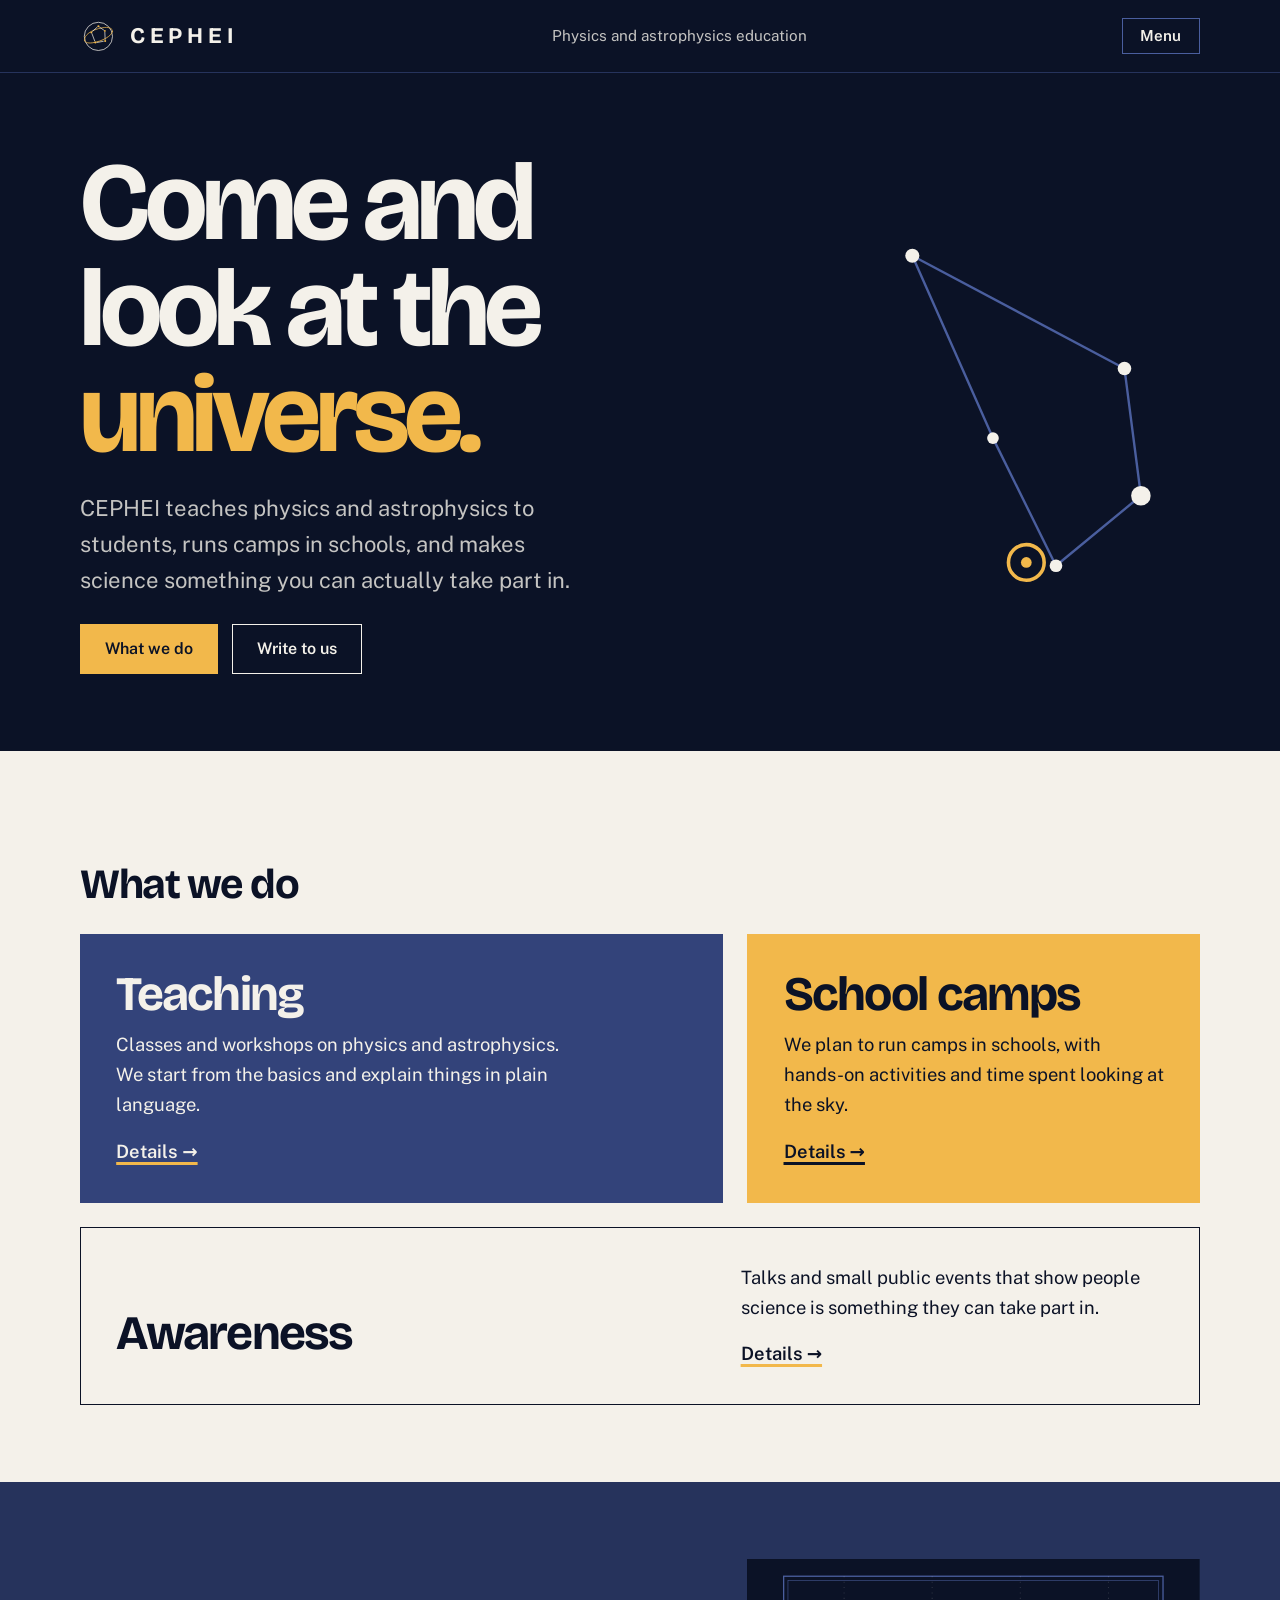
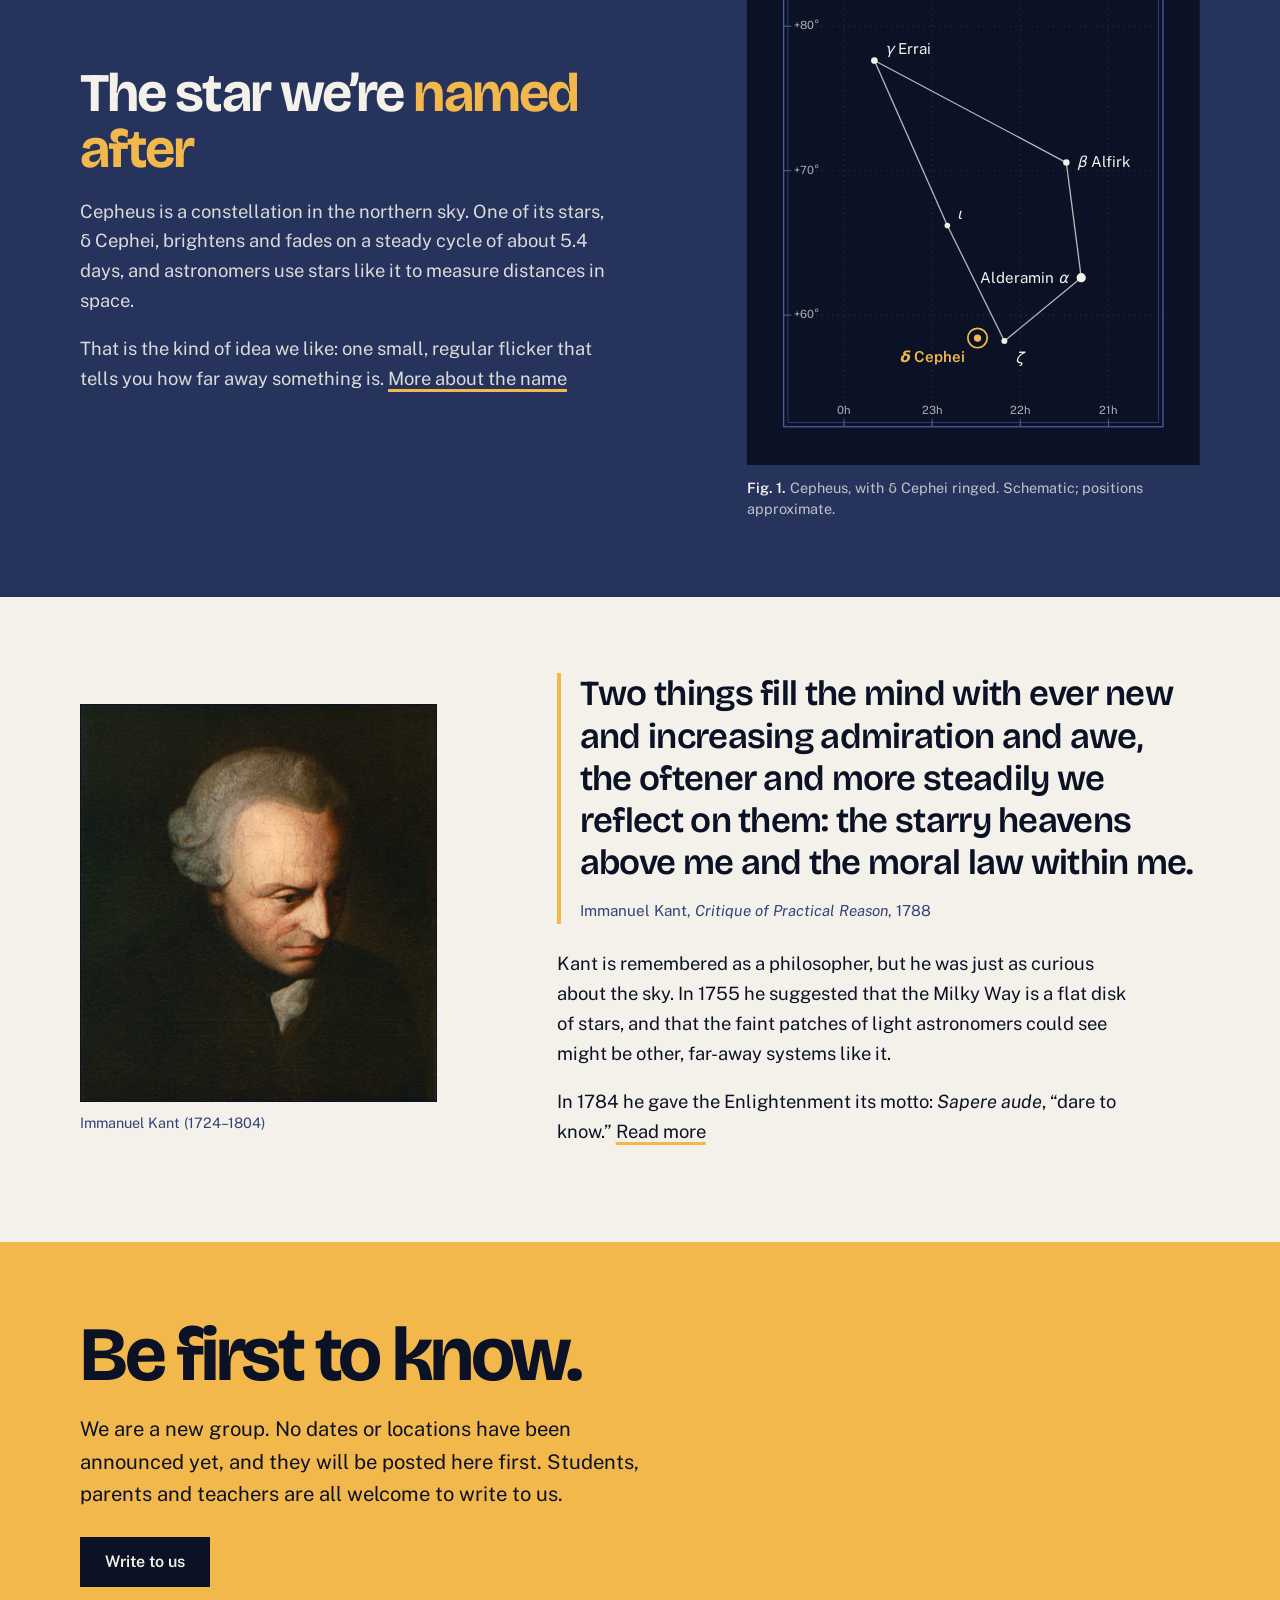
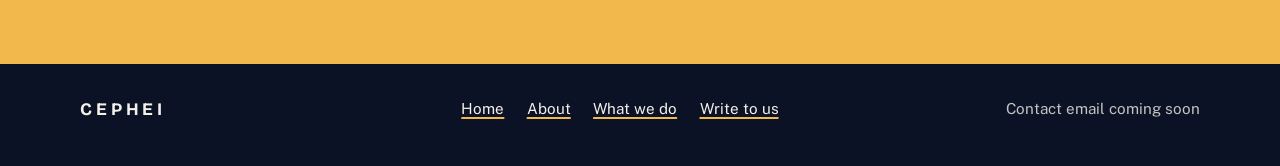
==== commit b2aff958: "Add a Kant theme: portrait, quote and Why Kant section Home gets a section with the portrait and the" ====
--- a/index.html
+++ b/index.html
@@ -121,6 +121,23 @@
       </div>
     </section>
 
+    <section class="kant" id="kant">
+      <div class="page">
+        <figure class="portrait">
+          <img src="img/kant.jpg" width="900" height="1003" loading="lazy" alt="Painted portrait of Immanuel Kant in a powdered wig, looking downward against a dark background" />
+          <figcaption>Immanuel Kant (1724&ndash;1804)</figcaption>
+        </figure>
+        <div class="kant-text">
+          <blockquote>
+            <p>Two things fill the mind with ever new and increasing admiration and awe, the oftener and more steadily we reflect on them: the starry heavens above me and the moral law within me.</p>
+            <footer>Immanuel Kant, <cite>Critique of Practical Reason</cite>, 1788</footer>
+          </blockquote>
+          <p>Kant is remembered as a philosopher, but he was just as curious about the sky. In 1755 he suggested that the Milky Way is a flat disk of stars, and that the faint patches of light astronomers could see might be other, far-away systems like it.</p>
+          <p>In 1784 he gave the Enlightenment its motto: <em>Sapere aude</em>, &ldquo;dare to know.&rdquo; <a href="about.html#kant">Read more</a></p>
+        </div>
+      </div>
+    </section>
+
     <section class="closing">
       <div class="page">
         <h2>Be first to know.</h2>
--- a/css/style.css
+++ b/css/style.css
@@ -234,3 +234,21 @@
   .footer nav { grid-column: 5 / span 5; }
   .footer .where { grid-column: 10 / span 3; text-align: right; }
 }
+
+/* ---------- Kant section (home) ---------- */
+
+.kant { background: var(--paper); }
+.kant .page { display: grid; gap: 2rem; padding-top: clamp(3rem, 6vw, 5rem); padding-bottom: clamp(3rem, 6vw, 5rem); }
+@media (min-width: 56rem) {
+  .kant .page { grid-template-columns: repeat(12, 1fr); column-gap: 1.5rem; align-items: center; }
+  .portrait { grid-column: 1 / span 4; }
+  .kant-text { grid-column: 6 / span 7; }
+}
+.portrait { margin: 0; max-width: 24rem; }
+.portrait img { display: block; width: 100%; height: auto; background: var(--navy); border: 1.5px solid var(--navy); }
+.portrait figcaption { margin-top: 0.6rem; font-size: 0.9rem; color: var(--on-light); }
+.kant blockquote { margin: 0 0 1.6rem; padding-left: 1.2rem; border-left: 4px solid var(--gold); }
+.kant blockquote p { font-family: var(--display); font-weight: 600; font-size: clamp(1.45rem, 1rem + 1.5vw, 2.25rem); line-height: 1.2; letter-spacing: -0.02em; margin: 0 0 0.9rem; }
+.kant blockquote footer { font-size: 0.95rem; color: var(--on-light); }
+.kant blockquote cite { font-style: italic; }
+.kant-text > p { max-width: var(--measure); }
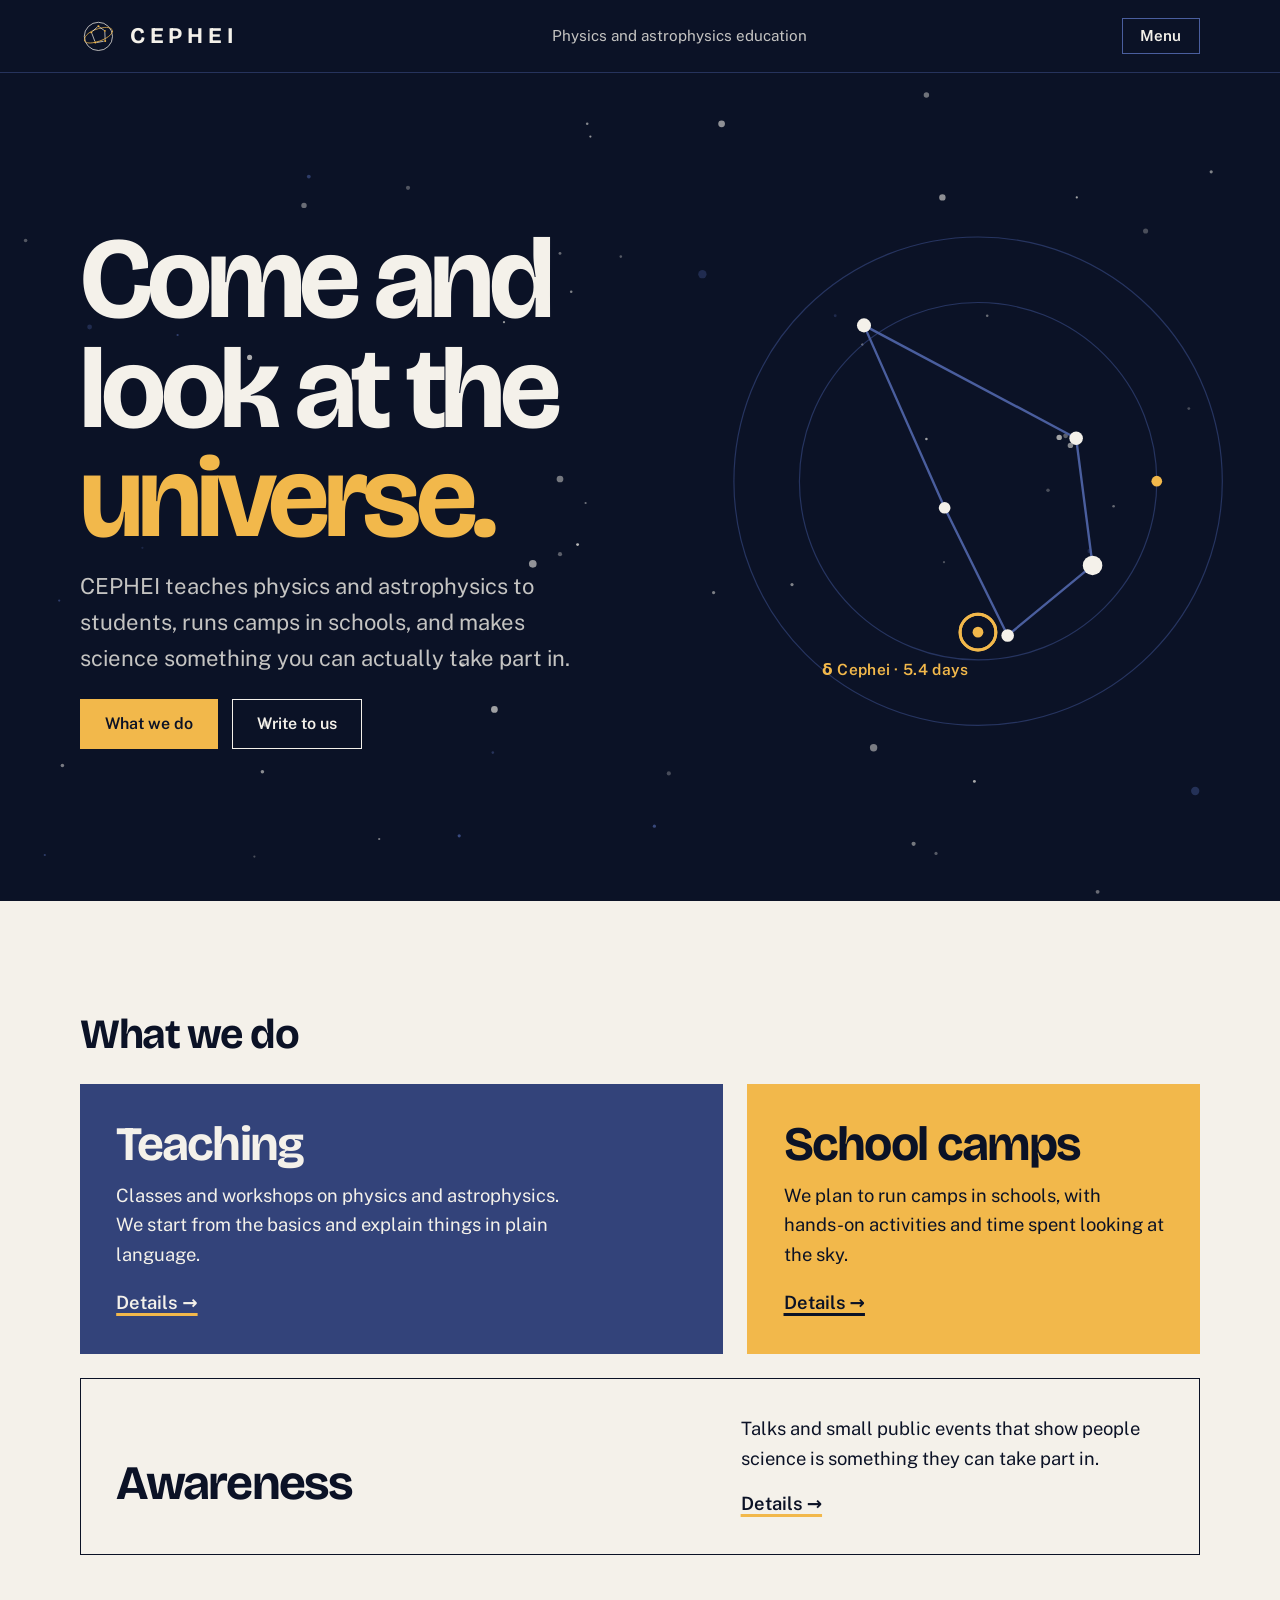
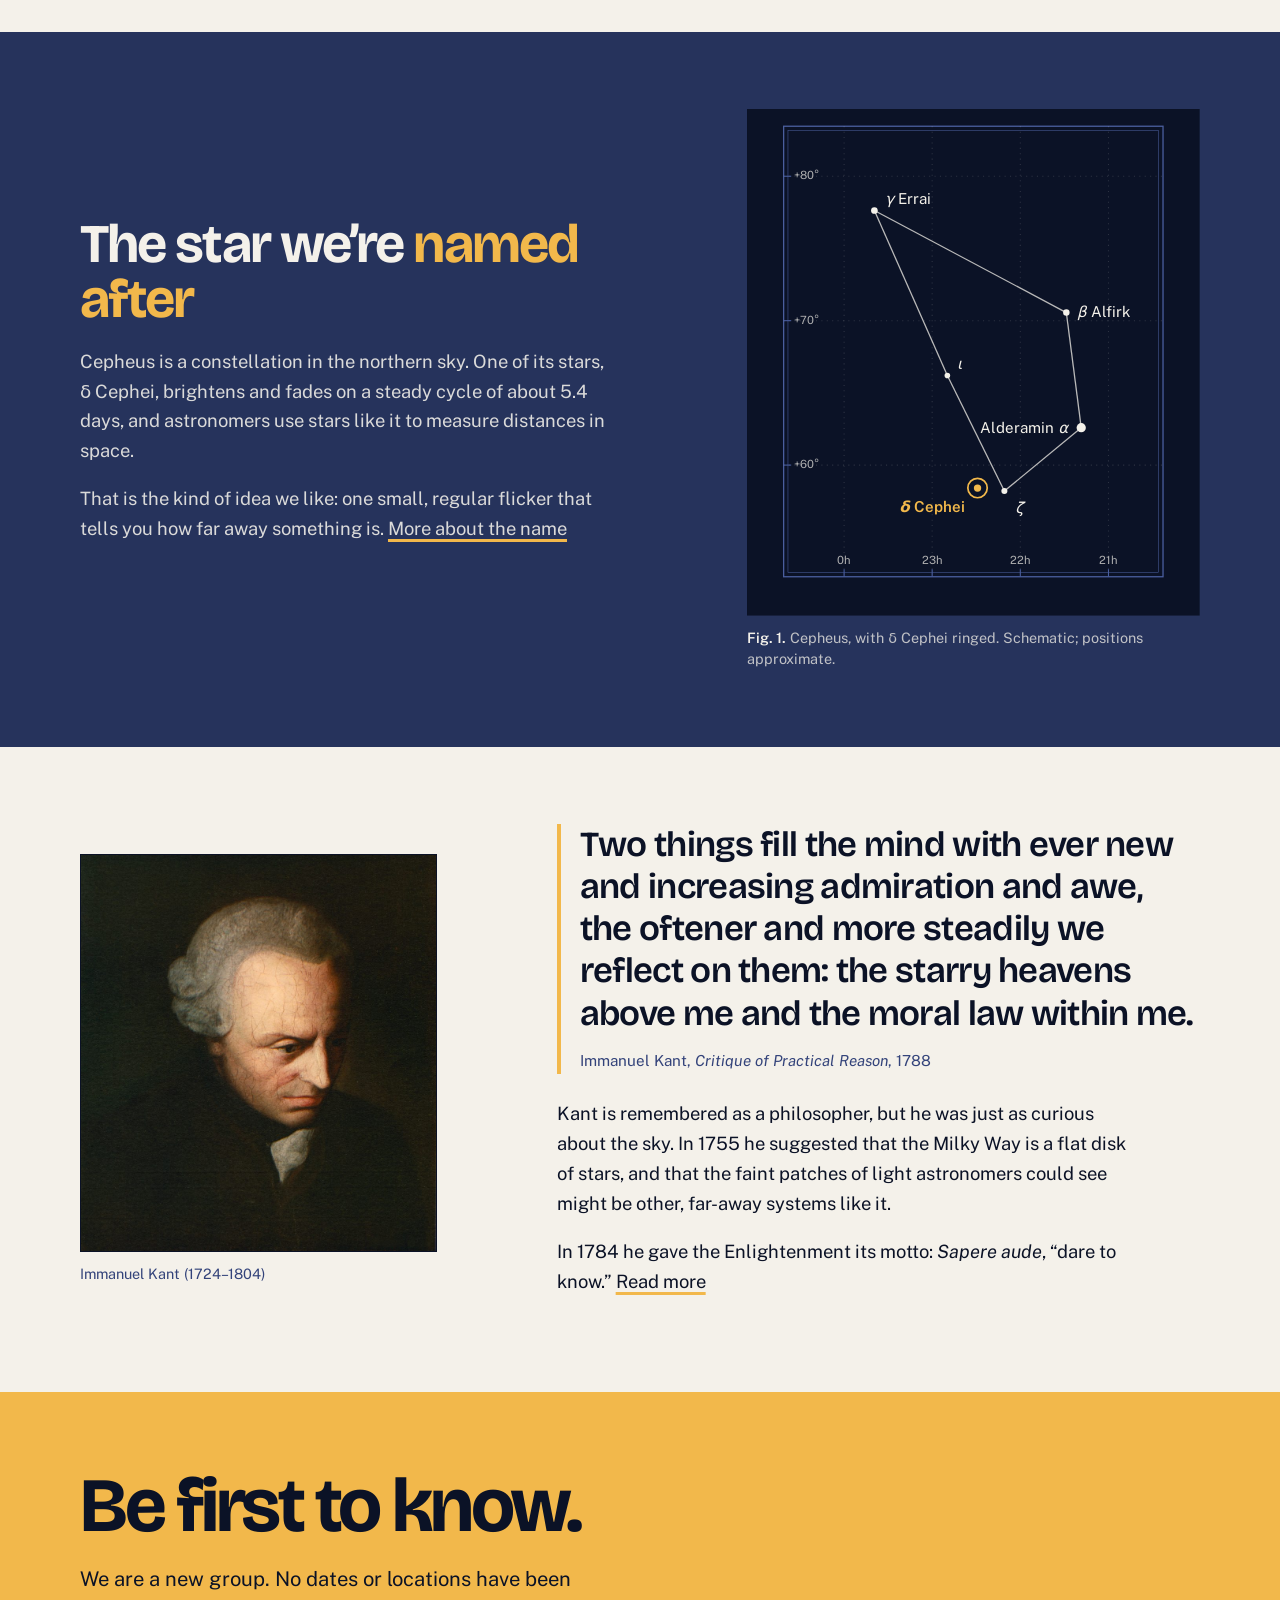
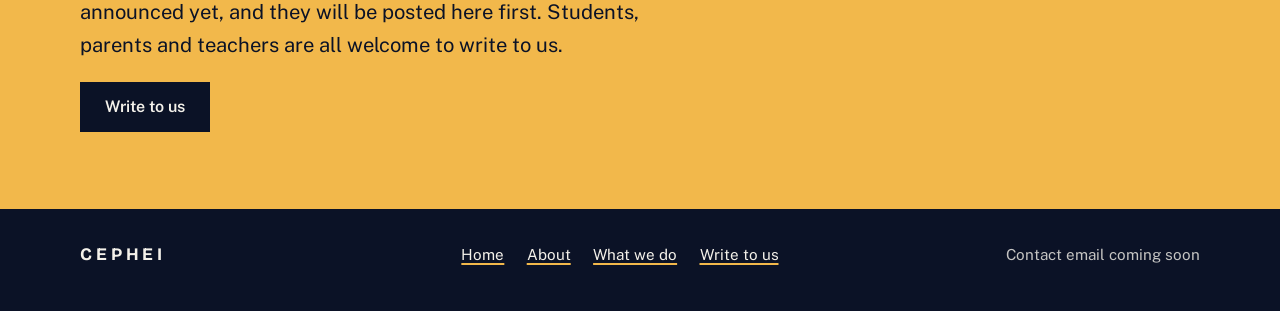
==== commit 7c7f5cdb: "Make the home hero a full-screen night sky Starfield, orbit rings with a slow planet, constellation " ====
--- a/index.html
+++ b/index.html
@@ -55,6 +55,128 @@
 
   <main id="main">
     <section class="hero">
+        <svg class="sky" viewBox="0 0 800 900" preserveAspectRatio="xMidYMid slice" aria-hidden="true">
+          <circle cx="522" cy="343" r="0.9" fill="var(--blue-3)" opacity="0.32" class="tw" style="--d:2.1s;--t:6.9s"/>
+          <circle cx="662" cy="419" r="1.7" fill="var(--paper)" opacity="0.65"/>
+          <circle cx="145" cy="27" r="0.9" fill="var(--paper)" opacity="0.29"/>
+          <circle cx="306" cy="894" r="1.3" fill="var(--blue-3)" opacity="0.30"/>
+          <circle cx="637" cy="173" r="1.9" fill="var(--paper)" opacity="0.34"/>
+          <circle cx="673" cy="269" r="0.7" fill="var(--paper)" opacity="0.65" class="tw" style="--d:1.6s;--t:5.3s"/>
+          <circle cx="220" cy="820" r="0.7" fill="var(--blue-3)" opacity="0.62"/>
+          <circle cx="96" cy="401" r="2.2" fill="var(--paper)" opacity="0.67"/>
+          <circle cx="104" cy="844" r="1.0" fill="var(--paper)" opacity="0.57"/>
+          <circle cx="328" cy="44" r="0.7" fill="var(--blue-3)" opacity="0.27"/>
+          <circle cx="350" cy="445" r="2.1" fill="var(--paper)" opacity="0.46" class="tw" style="--d:0.5s;--t:5.4s"/>
+          <circle cx="388" cy="306" r="0.8" fill="var(--paper)" opacity="0.32"/>
+          <circle cx="409" cy="662" r="1.0" fill="var(--blue-3)" opacity="0.71"/>
+          <circle cx="647" cy="139" r="2.0" fill="var(--paper)" opacity="0.42"/>
+          <circle cx="350" cy="304" r="0.9" fill="var(--paper)" opacity="0.39"/>
+          <circle cx="452" cy="757" r="0.8" fill="var(--blue-3)" opacity="0.72" class="tw" style="--d:3.1s;--t:7.7s"/>
+          <circle cx="571" cy="673" r="1.3" fill="var(--paper)" opacity="0.46"/>
+          <circle cx="73" cy="406" r="1.1" fill="var(--paper)" opacity="0.66"/>
+          <circle cx="14" cy="186" r="1.3" fill="var(--blue-3)" opacity="0.35"/>
+          <circle cx="357" cy="328" r="0.8" fill="var(--paper)" opacity="0.50"/>
+          <circle cx="686" cy="703" r="1.2" fill="var(--paper)" opacity="0.40" class="tw" style="--d:5.5s;--t:4.6s"/>
+          <circle cx="665" cy="54" r="1.1" fill="var(--blue-3)" opacity="0.43"/>
+          <circle cx="634" cy="828" r="0.7" fill="var(--paper)" opacity="0.38"/>
+          <circle cx="361" cy="486" r="0.9" fill="var(--paper)" opacity="0.74"/>
+          <circle cx="287" cy="668" r="1.0" fill="var(--blue-3)" opacity="0.75"/>
+          <circle cx="44" cy="48" r="0.7" fill="var(--paper)" opacity="0.33" class="tw" style="--d:4.5s;--t:7.7s"/>
+          <circle cx="130" cy="122" r="0.8" fill="var(--paper)" opacity="0.69"/>
+          <circle cx="28" cy="875" r="1.9" fill="var(--blue-3)" opacity="0.34"/>
+          <circle cx="289" cy="561" r="1.5" fill="var(--paper)" opacity="0.45"/>
+          <circle cx="690" cy="105" r="1.3" fill="var(--paper)" opacity="0.53"/>
+          <circle cx="377" cy="880" r="1.1" fill="var(--blue-3)" opacity="0.70" class="tw" style="--d:4.4s;--t:7.3s"/>
+          <circle cx="589" cy="269" r="2.0" fill="var(--paper)" opacity="0.57"/>
+          <circle cx="451" cy="223" r="2.1" fill="var(--paper)" opacity="0.57"/>
+          <circle cx="260" cy="324" r="0.8" fill="var(--blue-3)" opacity="0.36"/>
+          <circle cx="743" cy="401" r="0.9" fill="var(--paper)" opacity="0.26"/>
+          <circle cx="624" cy="873" r="0.8" fill="var(--paper)" opacity="0.51" class="tw" style="--d:2.5s;--t:4.4s"/>
+          <circle cx="373" cy="868" r="1.1" fill="var(--blue-3)" opacity="0.74"/>
+          <circle cx="333" cy="498" r="2.4" fill="var(--paper)" opacity="0.58"/>
+          <circle cx="255" cy="263" r="1.3" fill="var(--paper)" opacity="0.30"/>
+          <circle cx="111" cy="355" r="0.7" fill="var(--blue-3)" opacity="0.61"/>
+          <circle cx="649" cy="16" r="0.8" fill="var(--paper)" opacity="0.28" class="tw" style="--d:5.8s;--t:7.4s"/>
+          <circle cx="532" cy="839" r="0.7" fill="var(--paper)" opacity="0.48"/>
+          <circle cx="89" cy="488" r="0.7" fill="var(--blue-3)" opacity="0.27"/>
+          <circle cx="549" cy="44" r="0.7" fill="var(--paper)" opacity="0.39"/>
+          <circle cx="567" cy="93" r="1.0" fill="var(--paper)" opacity="0.73"/>
+          <circle cx="308" cy="616" r="0.8" fill="var(--blue-3)" opacity="0.44" class="tw" style="--d:1.7s;--t:7.6s"/>
+          <circle cx="418" cy="629" r="1.3" fill="var(--paper)" opacity="0.26"/>
+          <circle cx="166" cy="598" r="1.9" fill="var(--paper)" opacity="0.41"/>
+          <circle cx="747" cy="640" r="2.6" fill="var(--blue-3)" opacity="0.41"/>
+          <circle cx="237" cy="670" r="0.7" fill="var(--paper)" opacity="0.49"/>
+          <circle cx="574" cy="825" r="0.7" fill="var(--paper)" opacity="0.46" class="tw" style="--d:3.6s;--t:5.6s"/>
+          <circle cx="37" cy="521" r="0.7" fill="var(--blue-3)" opacity="0.57"/>
+          <circle cx="271" cy="39" r="1.4" fill="var(--paper)" opacity="0.27"/>
+          <circle cx="762" cy="125" r="1.1" fill="var(--paper)" opacity="0.49"/>
+          <circle cx="340" cy="797" r="0.8" fill="var(--blue-3)" opacity="0.70"/>
+          <circle cx="210" cy="151" r="0.7" fill="var(--paper)" opacity="0.75" class="tw" style="--d:3.3s;--t:7.1s"/>
+          <circle cx="16" cy="296" r="1.1" fill="var(--paper)" opacity="0.31"/>
+          <circle cx="193" cy="256" r="1.2" fill="var(--blue-3)" opacity="0.55"/>
+          <circle cx="309" cy="589" r="2.1" fill="var(--paper)" opacity="0.64"/>
+          <circle cx="655" cy="452" r="1.1" fill="var(--paper)" opacity="0.27"/>
+          <circle cx="176" cy="187" r="0.8" fill="var(--blue-3)" opacity="0.74" class="tw" style="--d:4.5s;--t:4.6s"/>
+          <circle cx="716" cy="290" r="1.6" fill="var(--paper)" opacity="0.27"/>
+          <circle cx="190" cy="274" r="1.7" fill="var(--paper)" opacity="0.41"/>
+          <circle cx="28" cy="680" r="0.7" fill="var(--blue-3)" opacity="0.56"/>
+          <circle cx="579" cy="420" r="0.8" fill="var(--paper)" opacity="0.64"/>
+          <circle cx="589" cy="148" r="2.2" fill="var(--paper)" opacity="0.41" class="tw" style="--d:0.8s;--t:7.1s"/>
+          <circle cx="707" cy="815" r="1.3" fill="var(--blue-3)" opacity="0.35"/>
+          <circle cx="682" cy="714" r="0.9" fill="var(--paper)" opacity="0.42"/>
+          <circle cx="495" cy="511" r="1.0" fill="var(--paper)" opacity="0.51"/>
+          <circle cx="439" cy="317" r="2.6" fill="var(--blue-3)" opacity="0.34"/>
+          <circle cx="383" cy="740" r="0.8" fill="var(--paper)" opacity="0.68" class="tw" style="--d:5.9s;--t:4.1s"/>
+          <circle cx="757" cy="253" r="1.0" fill="var(--paper)" opacity="0.50"/>
+          <circle cx="569" cy="826" r="0.9" fill="var(--blue-3)" opacity="0.57"/>
+          <circle cx="315" cy="347" r="0.7" fill="var(--paper)" opacity="0.60"/>
+          <circle cx="369" cy="231" r="0.7" fill="var(--paper)" opacity="0.58"/>
+          <circle cx="116" cy="715" r="1.3" fill="var(--blue-3)" opacity="0.28" class="tw" style="--d:2.5s;--t:7.6s"/>
+          <circle cx="341" cy="50" r="1.0" fill="var(--paper)" opacity="0.73"/>
+          <circle cx="271" cy="47" r="0.7" fill="var(--paper)" opacity="0.71"/>
+          <circle cx="302" cy="794" r="1.7" fill="var(--blue-3)" opacity="0.27"/>
+          <circle cx="71" cy="25" r="1.2" fill="var(--paper)" opacity="0.70"/>
+          <circle cx="662" cy="750" r="2.0" fill="var(--paper)" opacity="0.31" class="tw" style="--d:4.5s;--t:4.8s"/>
+          <circle cx="83" cy="151" r="0.8" fill="var(--blue-3)" opacity="0.57"/>
+          <circle cx="39" cy="624" r="1.1" fill="var(--paper)" opacity="0.47"/>
+          <circle cx="460" cy="81" r="2.0" fill="var(--paper)" opacity="0.43"/>
+          <circle cx="681" cy="490" r="1.4" fill="var(--blue-3)" opacity="0.28"/>
+          <circle cx="491" cy="27" r="1.2" fill="var(--paper)" opacity="0.51" class="tw" style="--d:1.9s;--t:7.6s"/>
+          <circle cx="617" cy="343" r="0.8" fill="var(--paper)" opacity="0.41"/>
+          <circle cx="215" cy="93" r="0.8" fill="var(--blue-3)" opacity="0.37"/>
+          <circle cx="157" cy="141" r="1.2" fill="var(--paper)" opacity="0.30"/>
+          <circle cx="590" cy="497" r="0.7" fill="var(--paper)" opacity="0.29"/>
+          <circle cx="362" cy="861" r="1.3" fill="var(--blue-3)" opacity="0.73" class="tw" style="--d:0.4s;--t:5.8s"/>
+          <circle cx="366" cy="460" r="0.7" fill="var(--paper)" opacity="0.43"/>
+          <circle cx="666" cy="418" r="1.5" fill="var(--paper)" opacity="0.35"/>
+          <circle cx="412" cy="723" r="0.9" fill="var(--blue-3)" opacity="0.29"/>
+          <circle cx="164" cy="628" r="1.1" fill="var(--paper)" opacity="0.55"/>
+          <circle cx="609" cy="634" r="0.9" fill="var(--paper)" opacity="0.68" class="tw" style="--d:5.4s;--t:5.9s"/>
+          <circle cx="446" cy="145" r="2.1" fill="var(--blue-3)" opacity="0.61"/>
+          <circle cx="138" cy="336" r="0.7" fill="var(--paper)" opacity="0.53"/>
+          <circle cx="282" cy="408" r="2.0" fill="var(--paper)" opacity="0.34"/>
+          <circle cx="402" cy="848" r="2.4" fill="var(--blue-3)" opacity="0.61"/>
+          <circle cx="579" cy="205" r="1.7" fill="var(--paper)" opacity="0.43" class="tw" style="--d:6.0s;--t:4.3s"/>
+          <circle cx="546" cy="613" r="2.3" fill="var(--paper)" opacity="0.48"/>
+          <circle cx="436" cy="157" r="0.9" fill="var(--blue-3)" opacity="0.74"/>
+          <circle cx="334" cy="791" r="1.6" fill="var(--paper)" opacity="0.36"/>
+          <circle cx="467" cy="73" r="1.1" fill="var(--paper)" opacity="0.70"/>
+          <circle cx="137" cy="186" r="1.7" fill="var(--blue-3)" opacity="0.49" class="tw" style="--d:1.3s;--t:6.5s"/>
+          <circle cx="367" cy="223" r="0.8" fill="var(--paper)" opacity="0.52"/>
+          <circle cx="518" cy="723" r="2.6" fill="var(--paper)" opacity="0.70"/>
+          <circle cx="267" cy="759" r="0.7" fill="var(--blue-3)" opacity="0.34"/>
+          <circle cx="159" cy="681" r="0.7" fill="var(--paper)" opacity="0.28"/>
+          <circle cx="585" cy="679" r="1.0" fill="var(--paper)" opacity="0.33" class="tw" style="--d:5.4s;--t:5.7s"/>
+          <circle cx="56" cy="350" r="1.5" fill="var(--blue-3)" opacity="0.34"/>
+          <circle cx="539" cy="361" r="0.7" fill="var(--paper)" opacity="0.57"/>
+          <circle cx="350" cy="492" r="1.3" fill="var(--paper)" opacity="0.35"/>
+          <circle cx="96" cy="762" r="0.7" fill="var(--blue-3)" opacity="0.31"/>
+          <circle cx="696" cy="462" r="0.8" fill="var(--paper)" opacity="0.39" class="tw" style="--d:0.1s;--t:5.3s"/>
+          <circle cx="446" cy="516" r="1.0" fill="var(--paper)" opacity="0.49"/>
+          <circle cx="319" cy="721" r="0.9" fill="var(--blue-3)" opacity="0.42"/>
+          <circle cx="669" cy="424" r="1.7" fill="var(--paper)" opacity="0.53"/>
+          <circle cx="156" cy="369" r="1.6" fill="var(--paper)" opacity="0.69"/>
+        </svg>
       <div class="page">
         <div class="hero-text">
           <h1 class="mega">Come and look at the <em>universe.</em></h1>
@@ -65,7 +187,17 @@
           </div>
         </div>
         <div class="hero-art">
-          <svg viewBox="60 60 300 330" aria-hidden="true"><line class="ln" x1="310.1" y1="295.7" x2="296.3" y2="188.9"/><line class="ln" x1="296.3" y1="188.9" x2="118.2" y2="94.2"/><line class="ln" x1="118.2" y1="94.2" x2="185.9" y2="247.3"/><line class="ln" x1="185.9" y1="247.3" x2="238.8" y2="354.5"/><line class="ln" x1="238.8" y1="354.5" x2="310.1" y2="295.7"/><circle class="st" cx="310.1" cy="295.7" r="8.2"/><circle class="st" cx="296.3" cy="188.9" r="5.7"/><circle class="st" cx="118.2" cy="94.2" r="5.9"/><circle class="st" cx="185.9" cy="247.3" r="4.9"/><circle class="st" cx="238.8" cy="354.5" r="5.3"/><circle class="ring" cx="213.9" cy="351.7" r="15"/><circle class="st v" cx="213.9" cy="351.7" r="4.5"/></svg>
+          <svg viewBox="20 20 380 420" aria-hidden="true">
+            <circle class="orb" cx="214" cy="225" r="150"/>
+            <circle class="orb" cx="214" cy="225" r="205"/>
+            <g class="planet"><circle cx="364" cy="225" r="4.5"/></g>
+            <line class="ln" pathLength="1" style="--i:0" x1="310.1" y1="295.7" x2="296.3" y2="188.9"/><line class="ln" pathLength="1" style="--i:1" x1="296.3" y1="188.9" x2="118.2" y2="94.2"/><line class="ln" pathLength="1" style="--i:2" x1="118.2" y1="94.2" x2="185.9" y2="247.3"/><line class="ln" pathLength="1" style="--i:3" x1="185.9" y1="247.3" x2="238.8" y2="354.5"/><line class="ln" pathLength="1" style="--i:4" x1="238.8" y1="354.5" x2="310.1" y2="295.7"/>
+            <circle class="st" style="--i:0" cx="310.1" cy="295.7" r="8.2"/><circle class="st" style="--i:1" cx="296.3" cy="188.9" r="5.7"/><circle class="st" style="--i:2" cx="118.2" cy="94.2" r="5.9"/><circle class="st" style="--i:3" cx="185.9" cy="247.3" r="4.9"/><circle class="st" style="--i:4" cx="238.8" cy="354.5" r="5.3"/>
+            <circle class="ring pulse" cx="213.9" cy="351.7" r="15"/>
+            <circle class="ring" cx="213.9" cy="351.7" r="15"/>
+            <circle class="st v" cx="213.9" cy="351.7" r="4.5"/>
+            <text class="dl" x="206" y="388" text-anchor="end">&delta; Cephei &middot; 5.4 days</text>
+          </svg>
         </div>
       </div>
     </section>
--- a/css/style.css
+++ b/css/style.css
@@ -88,17 +88,20 @@
 
 /* ---------- Home: hero ---------- */
 
-.hero .page { display: grid; gap: 2rem; padding-top: clamp(2.5rem, 6vw, 5rem); padding-bottom: clamp(3rem, 6vw, 5.5rem); }
-@media (min-width: 56rem) {
-  .hero .page { grid-template-columns: repeat(12, 1fr); column-gap: 1.5rem; align-items: center; }
+.hero { position: relative; overflow: hidden; display: flex; min-height: min(calc(100svh - 4.5rem), 52rem); }
+.hero .sky { position: absolute; inset: 0; width: 100%; height: 100%; z-index: 0; }
+.hero .page { position: relative; z-index: 1; width: 100%; display: grid; grid-template-rows: auto 1fr; gap: 0.5rem; padding-top: clamp(1.75rem, 6vw, 5rem); padding-bottom: clamp(1.5rem, 4vw, 3rem); }
+@media (min-width: 56rem) {
+  .hero .page { grid-template-rows: none; grid-template-columns: repeat(12, 1fr); column-gap: 1.5rem; align-items: center; padding-bottom: clamp(3rem, 6vw, 5.5rem); }
   .hero-text { grid-column: 1 / span 7; }
-  .hero-art { grid-column: 9 / span 4; }
-}
-.mega { font-size: clamp(2.9rem, 1rem + 7.4vw, 7rem); line-height: 0.96; letter-spacing: -0.045em; margin-bottom: 1.4rem; }
+  .hero-art { grid-column: 8 / span 5; }
+}
+.mega { font-size: clamp(3.1rem, 1rem + 8vw, 7.2rem); line-height: 0.95; letter-spacing: -0.045em; margin-bottom: 1rem; }
 .mega em { font-style: normal; color: var(--gold); }
-.hero .lead { font-size: 1.2em; max-width: 31rem; text-wrap: pretty; color: var(--on-dark); }
-
-.btns { display: flex; flex-wrap: wrap; gap: 0.9rem; margin-top: 1.6rem; }
+.hero .lead { font-size: 1.08em; max-width: 31rem; text-wrap: pretty; color: var(--on-dark); }
+@media (min-width: 56rem) { .hero .lead { font-size: 1.2em; } }
+
+.btns { display: flex; flex-wrap: wrap; gap: 0.9rem; margin-top: 1.3rem; }
 .btn { display: inline-block; font: 600 1rem/1 var(--text); padding: 1rem 1.5rem; background: var(--navy); color: var(--paper); border: 1.5px solid var(--navy); text-decoration: none; cursor: pointer; }
 .btn:hover { background: var(--gold); border-color: var(--gold); color: var(--navy); }
 .btn.alt { background: none; color: inherit; border-color: currentColor; }
@@ -107,12 +110,33 @@
 .hero .btn:not(.alt), .page-head .btn:not(.alt) { background: var(--gold); border-color: var(--gold); color: var(--navy); }
 .hero .btn:not(.alt):hover { background: var(--paper); border-color: var(--paper); color: var(--navy); }
 
-.hero-art { margin: 0; }
-.hero-art svg { display: block; width: 100%; height: auto; }
-.hero-art .ln { stroke: var(--blue-3); stroke-width: 2; stroke-linecap: round; }
+.hero-art { margin: 0; display: flex; align-items: center; justify-content: center; min-height: 19rem; }
+@media (max-width: 55.99rem) { .hero-art { margin-top: -0.5rem; } }
+.hero-art svg { display: block; width: 100%; max-width: 30rem; height: auto; overflow: visible; }
+.hero-art .orb { fill: none; stroke: var(--blue-2); stroke-width: 1; opacity: 0.7; }
+.hero-art .planet circle { fill: var(--gold); }
+.hero-art .ln { stroke: var(--blue-3); stroke-width: 2; stroke-linecap: round; stroke-dasharray: 1; }
 .hero-art .st { fill: var(--paper); }
-.hero-art .ring { fill: none; stroke: var(--gold); stroke-width: 3; }
+.hero-art .ring { fill: none; stroke: var(--gold); stroke-width: 2.5; }
 .hero-art .st.v { fill: var(--gold); }
+.hero-art .dl { font: 600 13px var(--text); fill: var(--gold); letter-spacing: 0.02em; }
+
+/* Motion: slow and quiet. Everything is fully visible when motion is off. */
+@media (prefers-reduced-motion: no-preference) {
+  .hero .tw { animation: twinkle var(--t, 5s) ease-in-out var(--d, 0s) infinite; }
+  .hero-art .ln { animation: draw 1.1s ease-out backwards; animation-delay: calc(0.3s + var(--i) * 0.45s); }
+  .hero-art .st:not(.v) { animation: appear 0.5s ease-out backwards; animation-delay: calc(0.5s + var(--i) * 0.45s); }
+  .hero-art .planet { transform-origin: 214px 225px; animation: orbit 120s linear infinite; }
+  .hero-art .st.v { animation: cycle 5.4s ease-in infinite; }
+  .hero-art .ring.pulse { transform-origin: 213.9px 351.7px; animation: pulse 5.4s ease-out infinite; }
+}
+@keyframes twinkle { 50% { opacity: 0.1; } }
+@keyframes draw { from { stroke-dashoffset: 1; } }
+@keyframes appear { from { opacity: 0; } }
+@keyframes orbit { to { transform: rotate(360deg); } }
+/* Delta Cephei brightens quickly and fades slowly, like the real star. One second stands for one day. */
+@keyframes cycle { 0% { opacity: 0.5; } 12% { opacity: 1; } 100% { opacity: 0.5; } }
+@keyframes pulse { 0% { transform: scale(1); opacity: 0.9; } 100% { transform: scale(2.6); opacity: 0; } }
 
 /* ---------- Home: what we do ---------- */
 
